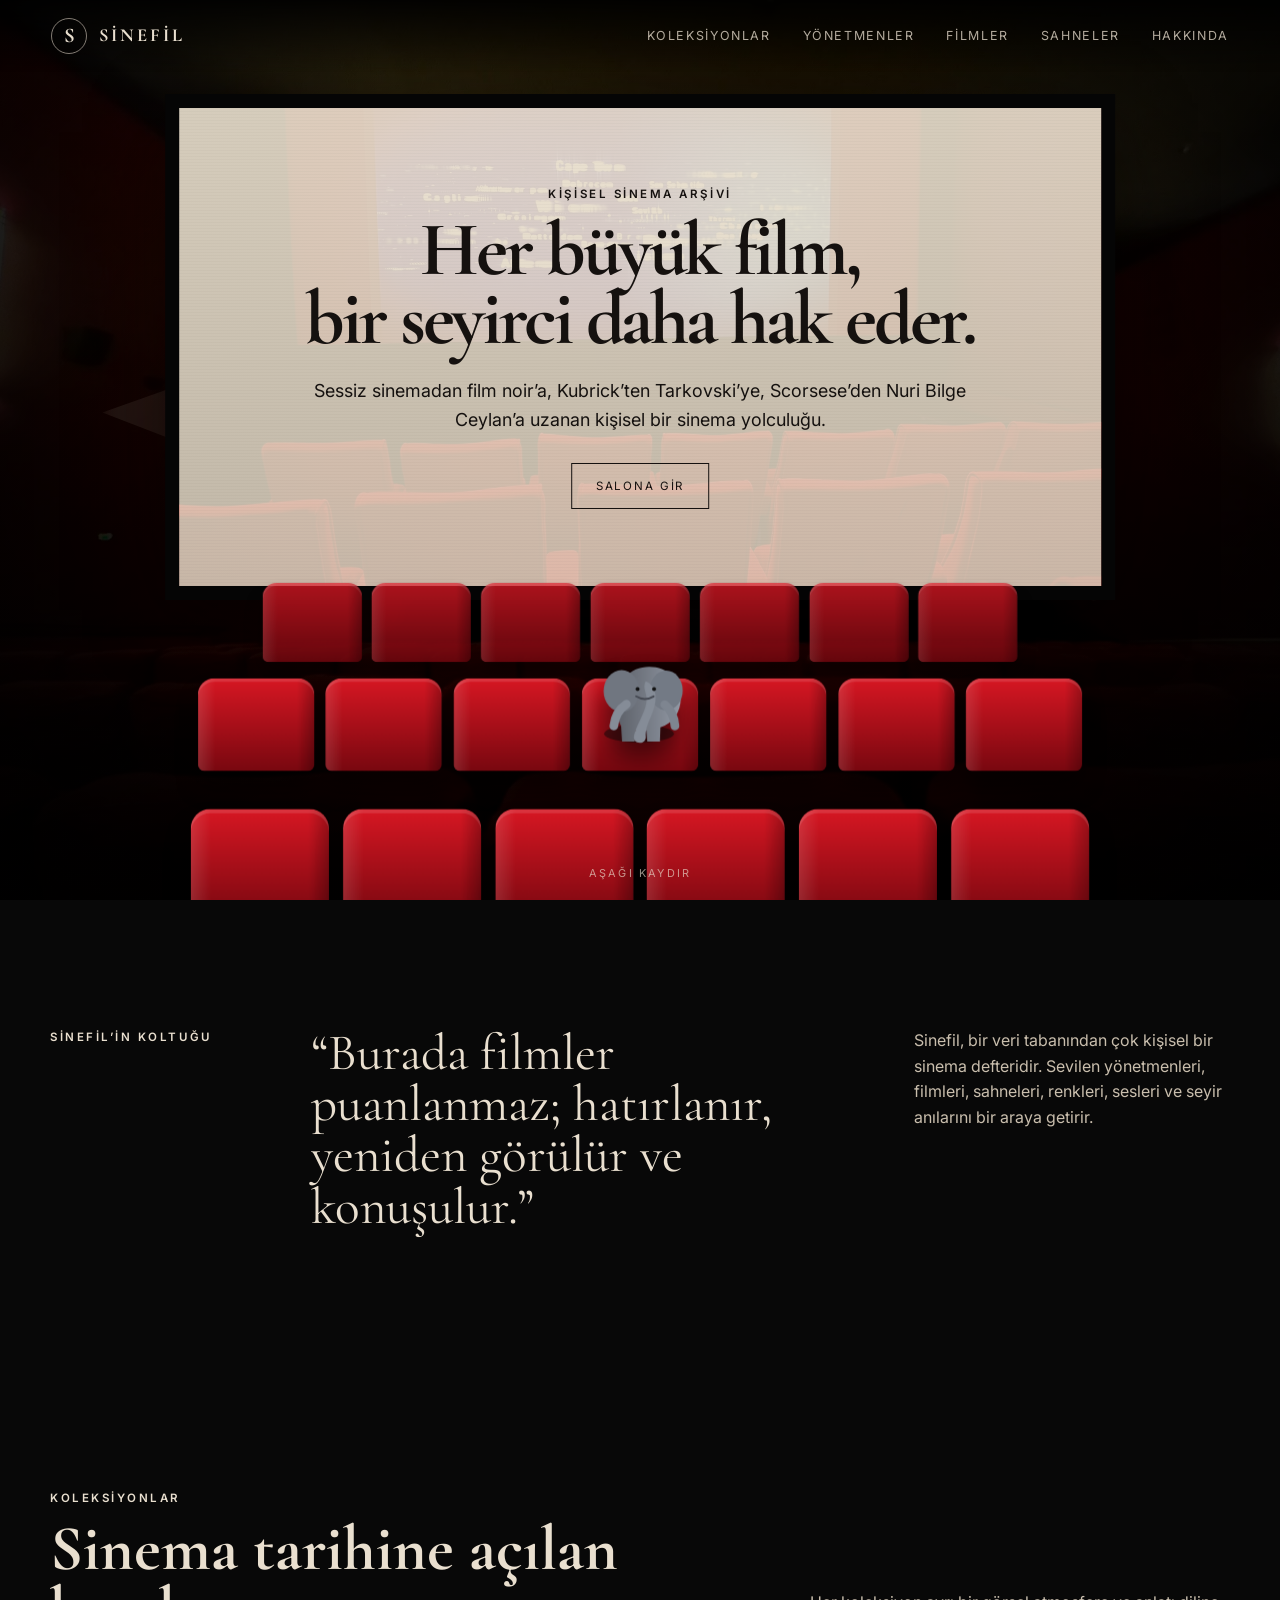
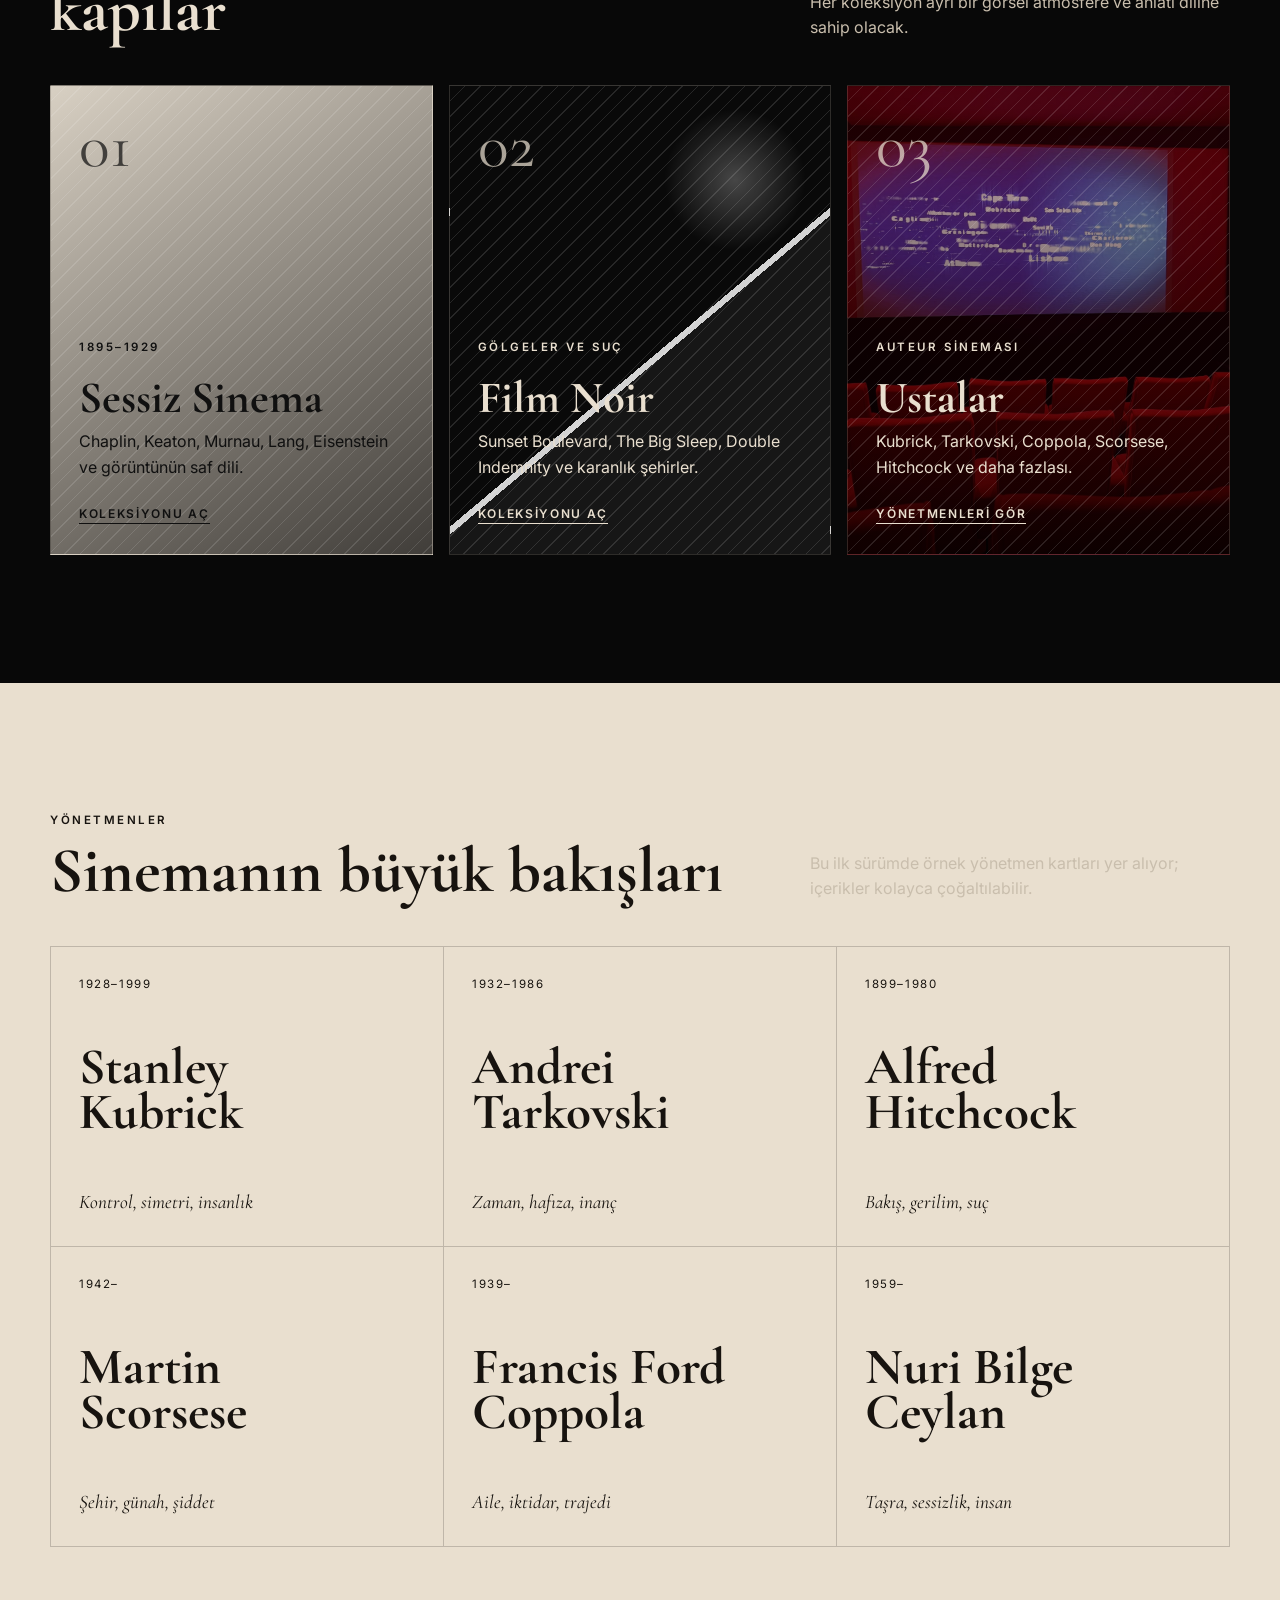
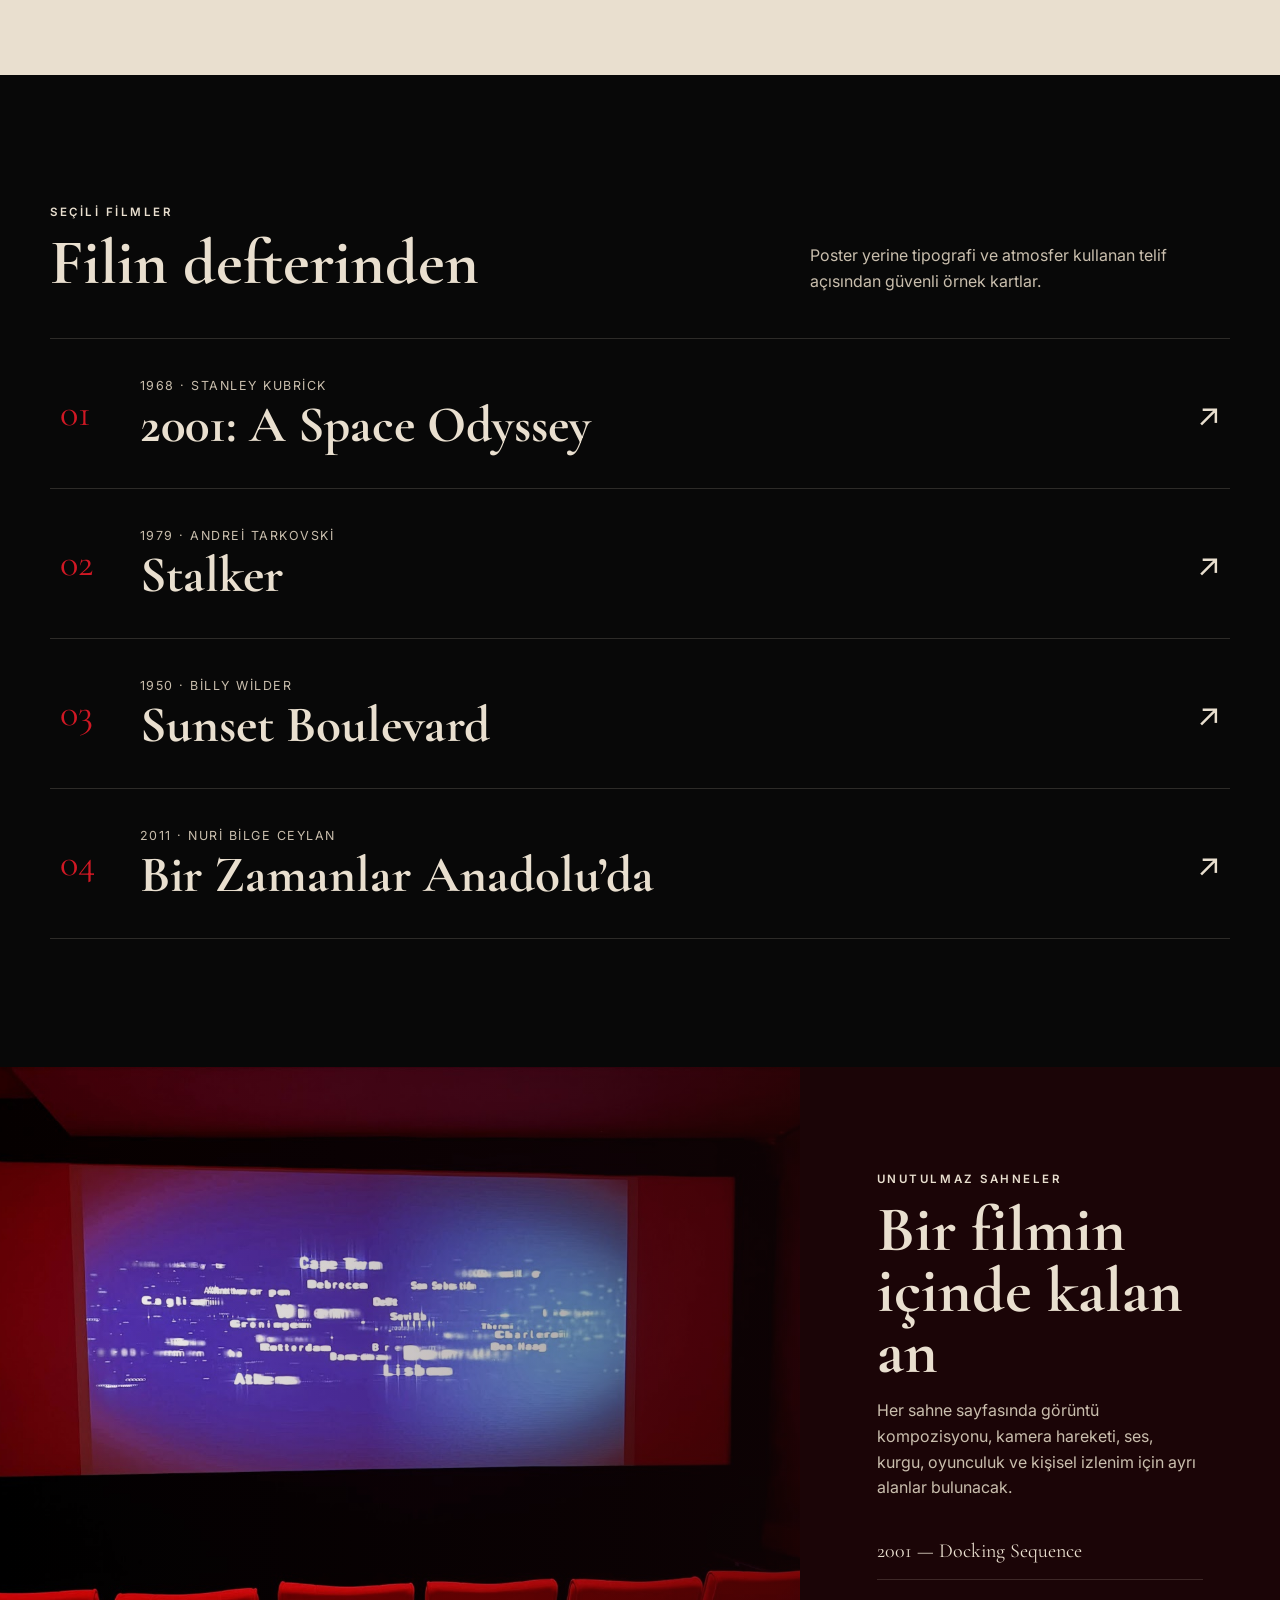
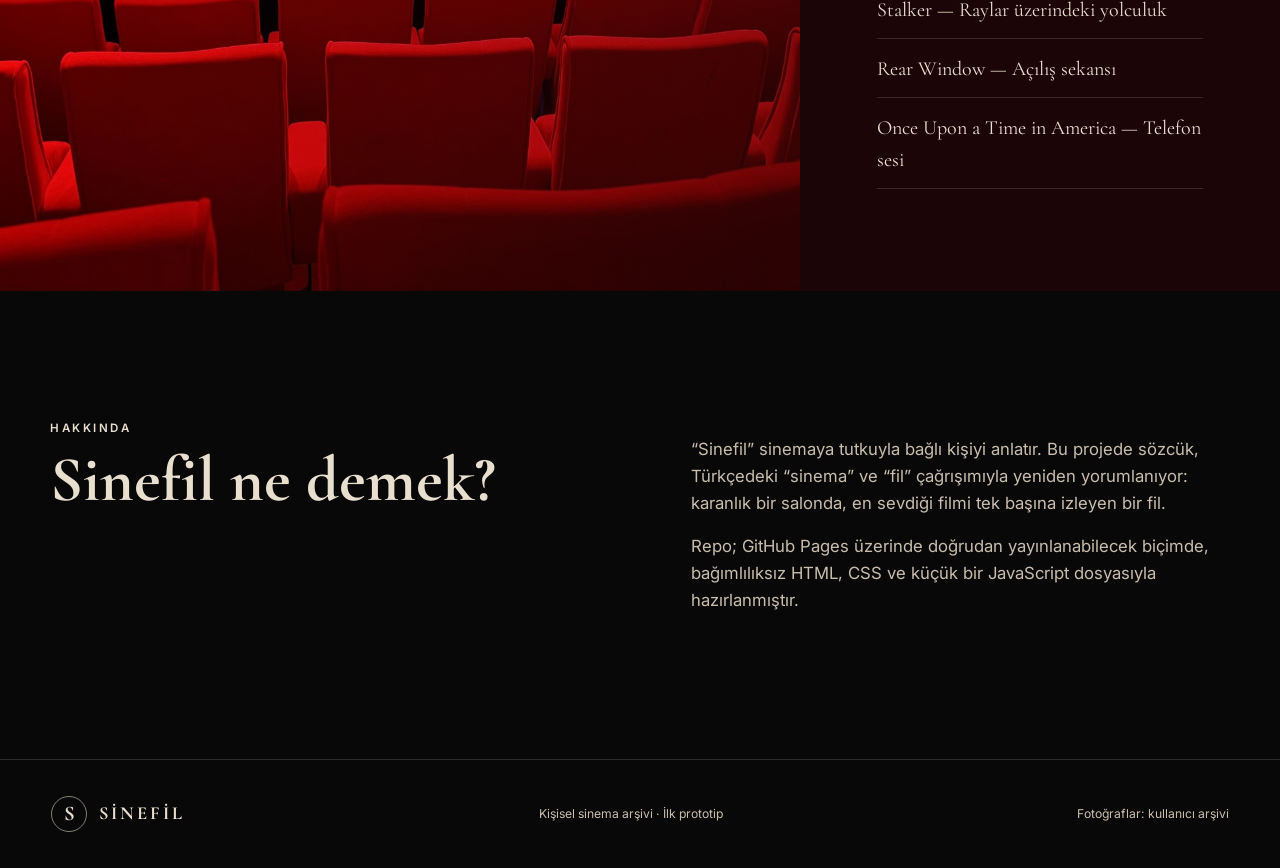
==== index.html @ 7ff7f436 "Add files via upload" ====
<!DOCTYPE html>
<html lang="tr">
<head>
  <meta charset="UTF-8" />
  <meta name="viewport" content="width=device-width, initial-scale=1.0" />
  <meta name="description" content="Sinefil — kişisel sinema arşivi, yönetmenler, filmler ve unutulmaz sahneler." />
  <title>Sinefil — Kişisel Sinema Arşivi</title>
  <link rel="preconnect" href="https://fonts.googleapis.com">
  <link rel="preconnect" href="https://fonts.gstatic.com" crossorigin>
  <link href="https://fonts.googleapis.com/css2?family=Cormorant+Garamond:wght@500;600;700&family=Inter:wght@400;500;600&display=swap" rel="stylesheet">
  <link rel="stylesheet" href="style.css" />
</head>
<body>
  <header class="site-header">
    <a class="brand" href="#top" aria-label="Sinefil ana sayfa">
      <span class="brand-mark">S</span>
      <span>SİNEFİL</span>
    </a>

    <button class="menu-toggle" aria-label="Menüyü aç" aria-expanded="false">☰</button>

    <nav class="main-nav" aria-label="Ana menü">
      <a href="#collections">Koleksiyonlar</a>
      <a href="#directors">Yönetmenler</a>
      <a href="#films">Filmler</a>
      <a href="#scenes">Sahneler</a>
      <a href="#about">Hakkında</a>
    </nav>
  </header>

  <main id="top">
    <section class="hero" aria-labelledby="hero-title">
      <div class="hero-overlay"></div>

      <div class="projector-beam" aria-hidden="true"></div>

      <div class="screen">
        <div class="screen-grain"></div>
        <p class="eyebrow">Kişisel sinema arşivi</p>
        <h1 id="hero-title">Her büyük film,<br>bir seyirci daha hak eder.</h1>
        <p class="hero-copy">
          Sessiz sinemadan film noir’a, Kubrick’ten Tarkovski’ye,
          Scorsese’den Nuri Bilge Ceylan’a uzanan kişisel bir sinema yolculuğu.
        </p>
        <a class="primary-button" href="#collections">Salona gir</a>
      </div>

      <div class="auditorium" aria-hidden="true">
        <div class="seat-row row-back">
          <span></span><span></span><span></span><span></span><span></span><span></span><span></span>
        </div>
        <div class="seat-row row-mid">
          <span></span><span></span><span></span><span class="elephant-seat">
            <svg class="elephant" viewBox="0 0 240 220" role="img" aria-label="Sinemada film izleyen fil">
              <defs>
                <linearGradient id="elephantBody" x1="0" x2="1">
                  <stop offset="0%" stop-color="#5d6169"/>
                  <stop offset="100%" stop-color="#9299a5"/>
                </linearGradient>
              </defs>
              <ellipse cx="118" cy="180" rx="72" ry="18" fill="#080808" opacity=".5"/>
              <path d="M72 112c0-40 27-70 67-70 38 0 65 27 65 65 0 29-16 51-42 60l-1 29h-26l-2-23c-7 1-14 1-22 0l-2 23H83l-2-32c-6-12-9-30-9-52Z" fill="url(#elephantBody)"/>
              <ellipse cx="82" cy="92" rx="37" ry="43" fill="#707680"/>
              <ellipse cx="174" cy="91" rx="34" ry="41" fill="#737a85"/>
              <path d="M132 72c12 5 19 16 20 30 1 16-4 30-10 44-6 13-11 26-10 41 0 7-5 12-12 12-10 0-14-7-12-16 3-15 12-29 18-44 6-13 10-27 6-42-2-8-5-16 0-25Z" fill="#858c97"/>
              <circle cx="115" cy="88" r="4" fill="#121212"/>
              <circle cx="149" cy="88" r="4" fill="#121212"/>
              <path d="M112 103c11 7 24 7 36 0" stroke="#454952" stroke-width="4" fill="none" stroke-linecap="round"/>
              <path d="M92 119c-15 10-24 26-26 45" stroke="#858c97" stroke-width="18" fill="none" stroke-linecap="round"/>
              <path d="M171 120c13 11 20 26 21 44" stroke="#7e8590" stroke-width="18" fill="none" stroke-linecap="round"/>
            </svg>
          </span><span></span><span></span><span></span>
        </div>
        <div class="seat-row row-front">
          <span></span><span></span><span></span><span></span><span></span><span></span>
        </div>
      </div>

      <div class="scroll-cue">Aşağı kaydır</div>
    </section>

    <section class="manifesto section-shell">
      <p class="section-kicker">Sinefil’in koltuğu</p>
      <blockquote>
        “Burada filmler puanlanmaz; hatırlanır, yeniden görülür ve konuşulur.”
      </blockquote>
      <p>
        Sinefil, bir veri tabanından çok kişisel bir sinema defteridir.
        Sevilen yönetmenleri, filmleri, sahneleri, renkleri, sesleri ve
        seyir anılarını bir araya getirir.
      </p>
    </section>

    <section id="collections" class="section-shell">
      <div class="section-heading">
        <div>
          <p class="section-kicker">Koleksiyonlar</p>
          <h2>Sinema tarihine açılan kapılar</h2>
        </div>
        <p>Her koleksiyon ayrı bir görsel atmosfere ve anlatı diline sahip olacak.</p>
      </div>

      <div class="collection-grid">
        <article class="collection-card silent">
          <span class="card-number">01</span>
          <div>
            <p class="card-label">1895–1929</p>
            <h3>Sessiz Sinema</h3>
            <p>Chaplin, Keaton, Murnau, Lang, Eisenstein ve görüntünün saf dili.</p>
            <a href="collections/silent-cinema.html">Koleksiyonu aç</a>
          </div>
        </article>

        <article class="collection-card noir">
          <span class="card-number">02</span>
          <div>
            <p class="card-label">Gölgeler ve suç</p>
            <h3>Film Noir</h3>
            <p>Sunset Boulevard, The Big Sleep, Double Indemnity ve karanlık şehirler.</p>
            <a href="collections/film-noir.html">Koleksiyonu aç</a>
          </div>
        </article>

        <article class="collection-card auteurs">
          <span class="card-number">03</span>
          <div>
            <p class="card-label">Auteur sineması</p>
            <h3>Ustalar</h3>
            <p>Kubrick, Tarkovski, Coppola, Scorsese, Hitchcock ve daha fazlası.</p>
            <a href="#directors">Yönetmenleri gör</a>
          </div>
        </article>
      </div>
    </section>

    <section id="directors" class="directors-section">
      <div class="section-shell">
        <div class="section-heading">
          <div>
            <p class="section-kicker">Yönetmenler</p>
            <h2>Sinemanın büyük bakışları</h2>
          </div>
          <p>Bu ilk sürümde örnek yönetmen kartları yer alıyor; içerikler kolayca çoğaltılabilir.</p>
        </div>

        <div class="director-grid">
          <a class="director-card" href="directors/stanley-kubrick.html">
            <span class="director-year">1928–1999</span>
            <strong>Stanley<br>Kubrick</strong>
            <em>Kontrol, simetri, insanlık</em>
          </a>
          <a class="director-card" href="directors/andrei-tarkovsky.html">
            <span class="director-year">1932–1986</span>
            <strong>Andrei<br>Tarkovski</strong>
            <em>Zaman, hafıza, inanç</em>
          </a>
          <a class="director-card" href="directors/alfred-hitchcock.html">
            <span class="director-year">1899–1980</span>
            <strong>Alfred<br>Hitchcock</strong>
            <em>Bakış, gerilim, suç</em>
          </a>
          <a class="director-card" href="directors/martin-scorsese.html">
            <span class="director-year">1942–</span>
            <strong>Martin<br>Scorsese</strong>
            <em>Şehir, günah, şiddet</em>
          </a>
          <a class="director-card" href="directors/francis-ford-coppola.html">
            <span class="director-year">1939–</span>
            <strong>Francis Ford<br>Coppola</strong>
            <em>Aile, iktidar, trajedi</em>
          </a>
          <a class="director-card" href="directors/nuri-bilge-ceylan.html">
            <span class="director-year">1959–</span>
            <strong>Nuri Bilge<br>Ceylan</strong>
            <em>Taşra, sessizlik, insan</em>
          </a>
        </div>
      </div>
    </section>

    <section id="films" class="section-shell films-section">
      <div class="section-heading">
        <div>
          <p class="section-kicker">Seçili filmler</p>
          <h2>Filin defterinden</h2>
        </div>
        <p>Poster yerine tipografi ve atmosfer kullanan telif açısından güvenli örnek kartlar.</p>
      </div>

      <div class="film-grid">
        <a class="film-card" href="films/2001-a-space-odyssey.html">
          <span class="film-index">01</span>
          <div class="film-title-block">
            <p>1968 · Stanley Kubrick</p>
            <h3>2001: A Space Odyssey</h3>
          </div>
          <span class="film-arrow">↗</span>
        </a>
        <a class="film-card" href="films/stalker.html">
          <span class="film-index">02</span>
          <div class="film-title-block">
            <p>1979 · Andrei Tarkovski</p>
            <h3>Stalker</h3>
          </div>
          <span class="film-arrow">↗</span>
        </a>
        <a class="film-card" href="films/sunset-boulevard.html">
          <span class="film-index">03</span>
          <div class="film-title-block">
            <p>1950 · Billy Wilder</p>
            <h3>Sunset Boulevard</h3>
          </div>
          <span class="film-arrow">↗</span>
        </a>
        <a class="film-card" href="films/once-upon-a-time-in-anatolia.html">
          <span class="film-index">04</span>
          <div class="film-title-block">
            <p>2011 · Nuri Bilge Ceylan</p>
            <h3>Bir Zamanlar Anadolu’da</h3>
          </div>
          <span class="film-arrow">↗</span>
        </a>
      </div>
    </section>

    <section id="scenes" class="scenes-section">
      <div class="scene-image" role="img" aria-label="Kırmızı koltuklu boş sinema salonu"></div>
      <div class="scene-copy">
        <p class="section-kicker">Unutulmaz sahneler</p>
        <h2>Bir filmin içinde kalan an</h2>
        <p>
          Her sahne sayfasında görüntü kompozisyonu, kamera hareketi, ses,
          kurgu, oyunculuk ve kişisel izlenim için ayrı alanlar bulunacak.
        </p>
        <div class="scene-list">
          <span>2001 — Docking Sequence</span>
          <span>Stalker — Raylar üzerindeki yolculuk</span>
          <span>Rear Window — Açılış sekansı</span>
          <span>Once Upon a Time in America — Telefon sesi</span>
        </div>
      </div>
    </section>

    <section id="about" class="about-section section-shell">
      <div>
        <p class="section-kicker">Hakkında</p>
        <h2>Sinefil ne demek?</h2>
      </div>
      <div class="about-copy">
        <p>
          “Sinefil” sinemaya tutkuyla bağlı kişiyi anlatır. Bu projede sözcük,
          Türkçedeki “sinema” ve “fil” çağrışımıyla yeniden yorumlanıyor:
          karanlık bir salonda, en sevdiği filmi tek başına izleyen bir fil.
        </p>
        <p>
          Repo; GitHub Pages üzerinde doğrudan yayınlanabilecek biçimde,
          bağımlılıksız HTML, CSS ve küçük bir JavaScript dosyasıyla hazırlanmıştır.
        </p>
      </div>
    </section>
  </main>

  <footer>
    <a class="brand footer-brand" href="#top">
      <span class="brand-mark">S</span>
      <span>SİNEFİL</span>
    </a>
    <p>Kişisel sinema arşivi · İlk prototip</p>
    <p>Fotoğraflar: kullanıcı arşivi</p>
  </footer>

  <script src="script.js"></script>
</body>
</html>
---- style.css ----
:root {
  --bg: #080808;
  --bg-soft: #111111;
  --paper: #e9dfcf;
  --paper-soft: #c9bead;
  --red: #a30f19;
  --red-bright: #d01824;
  --red-dark: #4d080d;
  --line: rgba(233, 223, 207, .16);
  --shadow: rgba(0, 0, 0, .65);
}

* { box-sizing: border-box; }

html {
  scroll-behavior: smooth;
  background: var(--bg);
}

body {
  margin: 0;
  min-width: 320px;
  background:
    radial-gradient(circle at 50% 0%, rgba(163,15,25,.12), transparent 35rem),
    var(--bg);
  color: var(--paper);
  font-family: "Inter", sans-serif;
  line-height: 1.6;
}

a { color: inherit; text-decoration: none; }
img, svg { display: block; max-width: 100%; }

.site-header {
  position: fixed;
  inset: 0 0 auto 0;
  z-index: 50;
  display: flex;
  align-items: center;
  justify-content: space-between;
  padding: 18px clamp(20px, 4vw, 64px);
  background: linear-gradient(to bottom, rgba(0,0,0,.88), rgba(0,0,0,0));
  transition: background .3s ease, backdrop-filter .3s ease;
}

.site-header.is-scrolled {
  background: rgba(8,8,8,.88);
  backdrop-filter: blur(14px);
  border-bottom: 1px solid var(--line);
}

.brand {
  display: inline-flex;
  align-items: center;
  gap: 12px;
  font-family: "Cormorant Garamond", serif;
  font-weight: 700;
  letter-spacing: .16em;
  font-size: 1.15rem;
}

.brand-mark {
  display: grid;
  place-items: center;
  width: 36px;
  aspect-ratio: 1;
  border: 1px solid rgba(233,223,207,.55);
  border-radius: 50%;
  color: var(--paper);
  font-size: 1.3rem;
  letter-spacing: 0;
}

.main-nav {
  display: flex;
  gap: clamp(16px, 2.5vw, 36px);
  font-size: .78rem;
  text-transform: uppercase;
  letter-spacing: .13em;
}

.main-nav a {
  position: relative;
  opacity: .76;
}

.main-nav a::after {
  content: "";
  position: absolute;
  left: 0;
  right: 100%;
  bottom: -6px;
  height: 1px;
  background: var(--paper);
  transition: right .25s ease;
}

.main-nav a:hover { opacity: 1; }
.main-nav a:hover::after { right: 0; }

.menu-toggle {
  display: none;
  border: 0;
  background: none;
  color: var(--paper);
  font-size: 1.4rem;
}

.hero {
  position: relative;
  min-height: 100svh;
  overflow: hidden;
  background:
    linear-gradient(to bottom, rgba(20,0,0,.25), rgba(0,0,0,.8)),
    url("assets/images/cinema-red-02.png") center / cover no-repeat;
}

.hero::after {
  content: "";
  position: absolute;
  inset: 0;
  background: radial-gradient(ellipse at center, transparent 0 35%, rgba(0,0,0,.55) 86%);
  pointer-events: none;
}

.hero-overlay {
  position: absolute;
  inset: 0;
  background:
    linear-gradient(90deg, rgba(0,0,0,.55), transparent 30% 70%, rgba(0,0,0,.55)),
    linear-gradient(to bottom, rgba(0,0,0,.1), rgba(0,0,0,.75));
}

.screen {
  position: absolute;
  z-index: 4;
  top: 12vh;
  left: 50%;
  transform: translateX(-50%);
  width: min(72vw, 940px);
  min-height: 44vh;
  display: grid;
  align-content: center;
  justify-items: center;
  text-align: center;
  padding: clamp(36px, 6vw, 80px);
  background:
    linear-gradient(rgba(232,222,204,.92), rgba(219,208,190,.88)),
    url("assets/images/cinema-red-01.png") center / cover;
  color: #15110f;
  box-shadow: 0 0 0 14px #050505, 0 24px 80px var(--shadow);
  overflow: hidden;
}

.screen-grain {
  position: absolute;
  inset: 0;
  opacity: .12;
  pointer-events: none;
  background-image:
    repeating-linear-gradient(0deg, rgba(0,0,0,.16) 0 1px, transparent 1px 3px);
  mix-blend-mode: multiply;
}

.eyebrow,
.section-kicker,
.card-label {
  position: relative;
  z-index: 1;
  margin: 0 0 12px;
  font-size: .72rem;
  text-transform: uppercase;
  letter-spacing: .22em;
  font-weight: 600;
}

.screen h1 {
  position: relative;
  z-index: 1;
  margin: 0;
  font-family: "Cormorant Garamond", serif;
  font-size: clamp(2.6rem, 6vw, 6.5rem);
  line-height: .9;
  letter-spacing: -.04em;
  max-width: 900px;
}

.hero-copy {
  position: relative;
  z-index: 1;
  max-width: 670px;
  margin: 24px auto 0;
  font-size: clamp(.95rem, 1.4vw, 1.12rem);
}

.primary-button {
  position: relative;
  z-index: 1;
  display: inline-flex;
  align-items: center;
  justify-content: center;
  margin-top: 28px;
  padding: 13px 24px;
  border: 1px solid #15110f;
  text-transform: uppercase;
  letter-spacing: .16em;
  font-size: .72rem;
  transition: .25s ease;
}

.primary-button:hover {
  background: #15110f;
  color: var(--paper);
}

.projector-beam {
  position: absolute;
  z-index: 2;
  left: 8%;
  top: 18%;
  width: 55%;
  height: 58%;
  clip-path: polygon(0 48%, 100% 0, 100% 100%);
  background: linear-gradient(90deg, rgba(255,244,210,.08), rgba(255,244,210,0));
  filter: blur(8px);
}

.auditorium {
  position: absolute;
  z-index: 5;
  inset: auto 0 0;
  height: 41vh;
  display: flex;
  flex-direction: column;
  justify-content: flex-end;
  gap: 1.4vh;
  padding: 0 5vw 1vh;
  perspective: 900px;
}

.seat-row {
  display: flex;
  justify-content: center;
  gap: 1vw;
}

.seat-row span {
  display: block;
  width: clamp(68px, 10vw, 145px);
  height: clamp(60px, 8vw, 112px);
  border-radius: 18px 18px 7px 7px;
  background:
    linear-gradient(to right, rgba(255,255,255,.12), transparent 15% 85%, rgba(0,0,0,.25)),
    linear-gradient(to bottom, #d71723, #790810);
  box-shadow: inset 0 4px 0 rgba(255,255,255,.12), 0 18px 24px rgba(0,0,0,.45);
}

.row-back { transform: translateZ(-120px) scale(.88); opacity: .8; }
.row-mid { transform: translateZ(-40px) scale(.95); }
.row-front { transform: translateY(24px) scale(1.08); }

.seat-row .elephant-seat {
  position: relative;
  overflow: visible;
  background:
    linear-gradient(to right, rgba(255,255,255,.12), transparent 15% 85%, rgba(0,0,0,.25)),
    linear-gradient(to bottom, #d71723, #790810);
}

.elephant {
  position: absolute;
  width: clamp(125px, 16vw, 210px);
  left: 50%;
  bottom: 20%;
  transform: translateX(-50%);
  filter: drop-shadow(0 18px 14px rgba(0,0,0,.55));
}

.scroll-cue {
  position: absolute;
  z-index: 8;
  left: 50%;
  bottom: 18px;
  transform: translateX(-50%);
  font-size: .68rem;
  text-transform: uppercase;
  letter-spacing: .2em;
  opacity: .65;
}

.section-shell {
  width: min(1180px, calc(100% - 40px));
  margin: 0 auto;
  padding: clamp(80px, 10vw, 150px) 0;
}

.manifesto {
  display: grid;
  grid-template-columns: .7fr 2fr 1.2fr;
  gap: clamp(28px, 6vw, 80px);
  align-items: start;
}

.manifesto blockquote {
  margin: 0;
  font-family: "Cormorant Garamond", serif;
  font-size: clamp(2rem, 4vw, 4.4rem);
  line-height: 1;
}

.manifesto > p:last-child {
  margin: 0;
  color: var(--paper-soft);
}

.section-heading {
  display: flex;
  justify-content: space-between;
  align-items: end;
  gap: 30px;
  margin-bottom: 44px;
}

.section-heading h2,
.about-section h2,
.scene-copy h2 {
  margin: 0;
  font-family: "Cormorant Garamond", serif;
  font-size: clamp(2.8rem, 5vw, 5rem);
  line-height: .95;
}

.section-heading > p {
  max-width: 420px;
  margin: 0;
  color: var(--paper-soft);
}

.collection-grid {
  display: grid;
  grid-template-columns: repeat(3, 1fr);
  gap: 16px;
}

.collection-card {
  min-height: 470px;
  padding: 28px;
  display: flex;
  flex-direction: column;
  justify-content: space-between;
  border: 1px solid var(--line);
  overflow: hidden;
  position: relative;
}

.collection-card::after {
  content: "";
  position: absolute;
  inset: 0;
  opacity: .12;
  background: repeating-linear-gradient(135deg, transparent 0 10px, white 10px 11px);
  pointer-events: none;
}

.collection-card > * { position: relative; z-index: 1; }

.collection-card.silent {
  background: linear-gradient(150deg, #d8d0c3, #403d39);
  color: #101010;
}

.collection-card.noir {
  background:
    radial-gradient(circle at 75% 20%, rgba(255,255,255,.25), transparent 15%),
    linear-gradient(140deg, #090909 0 56%, #d3d3d3 56% 57%, #161616 57%);
}

.collection-card.auteurs {
  background:
    linear-gradient(rgba(79,0,7,.35), rgba(0,0,0,.78)),
    url("assets/images/cinema-red-01.png") center / cover;
}

.card-number {
  font-family: "Cormorant Garamond", serif;
  font-size: 4rem;
  line-height: 1;
  opacity: .72;
}

.collection-card h3 {
  margin: 0 0 8px;
  font-family: "Cormorant Garamond", serif;
  font-size: 2.8rem;
  line-height: 1;
}

.collection-card p { margin: 0 0 20px; }
.collection-card a {
  display: inline-block;
  font-size: .75rem;
  font-weight: 600;
  text-transform: uppercase;
  letter-spacing: .14em;
  border-bottom: 1px solid currentColor;
}

.directors-section {
  background: var(--paper);
  color: #17130f;
}

.director-grid {
  display: grid;
  grid-template-columns: repeat(3, 1fr);
  border-top: 1px solid rgba(23,19,15,.2);
  border-left: 1px solid rgba(23,19,15,.2);
}

.director-card {
  min-height: 300px;
  display: flex;
  flex-direction: column;
  justify-content: space-between;
  padding: 28px;
  border-right: 1px solid rgba(23,19,15,.2);
  border-bottom: 1px solid rgba(23,19,15,.2);
  transition: background .25s ease, color .25s ease;
}

.director-card:hover {
  background: #17130f;
  color: var(--paper);
}

.director-card strong {
  font-family: "Cormorant Garamond", serif;
  font-size: clamp(2.4rem, 4vw, 4rem);
  line-height: .88;
}

.director-card em {
  font-family: "Cormorant Garamond", serif;
  font-size: 1.2rem;
}

.director-year {
  font-size: .72rem;
  letter-spacing: .14em;
}

.film-grid {
  border-top: 1px solid var(--line);
}

.film-card {
  display: grid;
  grid-template-columns: 80px 1fr auto;
  align-items: center;
  min-height: 150px;
  padding: 22px 10px;
  border-bottom: 1px solid var(--line);
  transition: padding .25s ease, background .25s ease;
}

.film-card:hover {
  padding-left: 26px;
  padding-right: 26px;
  background: rgba(255,255,255,.035);
}

.film-index {
  font-family: "Cormorant Garamond", serif;
  font-size: 2.4rem;
  color: var(--red-bright);
}

.film-title-block p {
  margin: 0 0 4px;
  color: var(--paper-soft);
  font-size: .78rem;
  text-transform: uppercase;
  letter-spacing: .12em;
}

.film-title-block h3 {
  margin: 0;
  font-family: "Cormorant Garamond", serif;
  font-size: clamp(2rem, 4vw, 4rem);
  line-height: 1;
}

.film-arrow { font-size: 2rem; }

.scenes-section {
  min-height: 730px;
  display: grid;
  grid-template-columns: 1.25fr .75fr;
  background: #1b0507;
}

.scene-image {
  min-height: 630px;
  background:
    linear-gradient(90deg, transparent, rgba(27,5,7,.45)),
    url("assets/images/cinema-red-01.png") center / cover;
}

.scene-copy {
  padding: clamp(60px, 8vw, 120px) clamp(30px, 6vw, 90px);
  align-self: center;
}

.scene-copy > p:not(.section-kicker) { color: var(--paper-soft); }

.scene-list {
  display: grid;
  gap: 14px;
  margin-top: 34px;
}

.scene-list span {
  padding-bottom: 12px;
  border-bottom: 1px solid var(--line);
  font-family: "Cormorant Garamond", serif;
  font-size: 1.25rem;
}

.about-section {
  display: grid;
  grid-template-columns: 1fr 1fr;
  gap: clamp(30px, 8vw, 120px);
}

.about-copy {
  color: var(--paper-soft);
  font-size: 1.05rem;
}

footer {
  display: flex;
  align-items: center;
  justify-content: space-between;
  gap: 20px;
  padding: 32px clamp(20px, 4vw, 64px);
  border-top: 1px solid var(--line);
  font-size: .76rem;
  color: var(--paper-soft);
}

.footer-brand { color: var(--paper); }

@media (max-width: 900px) {
  .main-nav {
    position: fixed;
    inset: 72px 20px auto;
    display: none;
    flex-direction: column;
    padding: 24px;
    background: rgba(8,8,8,.97);
    border: 1px solid var(--line);
  }

  .main-nav.is-open { display: flex; }
  .menu-toggle { display: block; }

  .screen {
    width: calc(100% - 52px);
    top: 14vh;
    min-height: 42vh;
    padding: 30px 24px;
  }

  .auditorium { height: 36vh; padding-inline: 0; }
  .seat-row { gap: 7px; }
  .seat-row span { width: 16vw; height: 13vw; min-height: 58px; }

  .manifesto,
  .about-section {
    grid-template-columns: 1fr;
  }

  .collection-grid,
  .director-grid {
    grid-template-columns: 1fr 1fr;
  }

  .scenes-section {
    grid-template-columns: 1fr;
  }

  .scene-image { min-height: 420px; }
}

@media (max-width: 620px) {
  .screen h1 { font-size: 2.75rem; }
  .hero-copy { font-size: .88rem; }
  .primary-button { margin-top: 18px; }

  .collection-grid,
  .director-grid {
    grid-template-columns: 1fr;
  }

  .section-heading {
    align-items: start;
    flex-direction: column;
  }

  .film-card {
    grid-template-columns: 48px 1fr auto;
  }

  .film-title-block h3 { font-size: 2rem; }

  footer {
    align-items: flex-start;
    flex-direction: column;
  }

  .scroll-cue { display: none; }
}
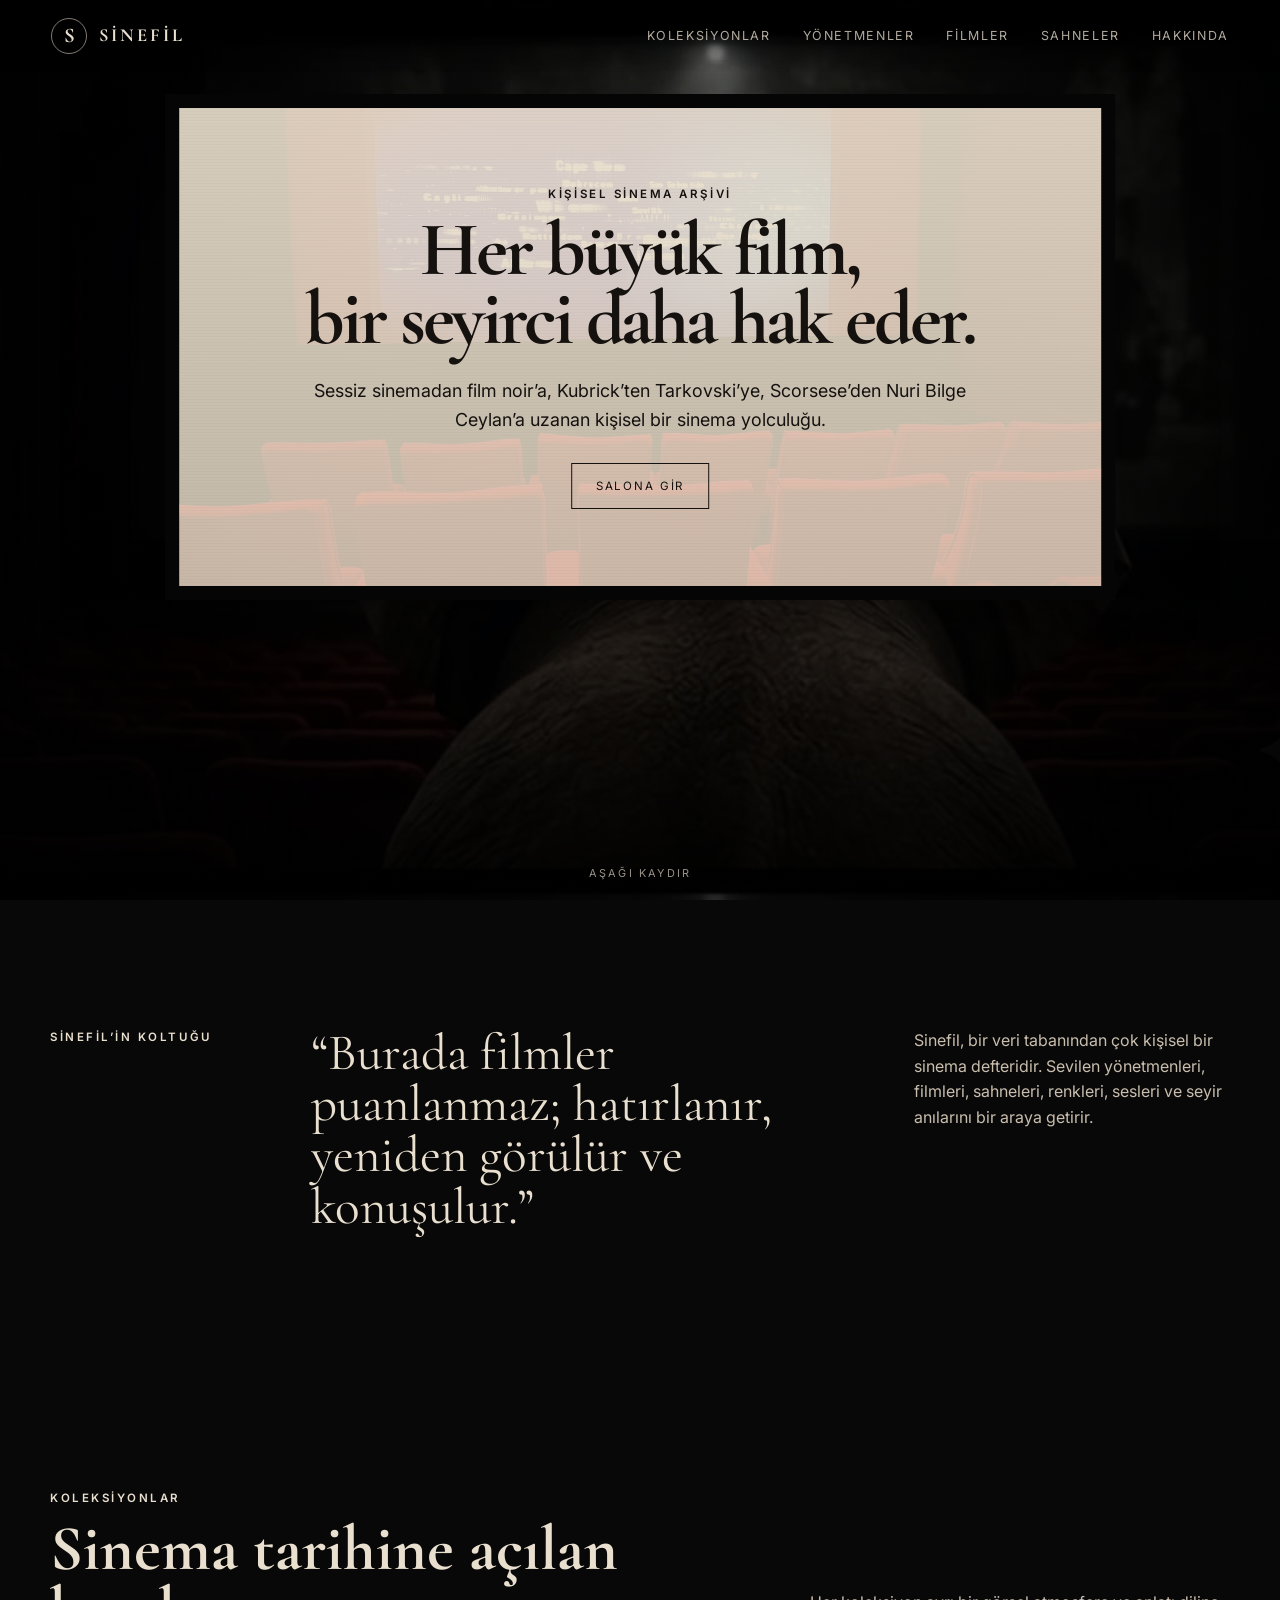
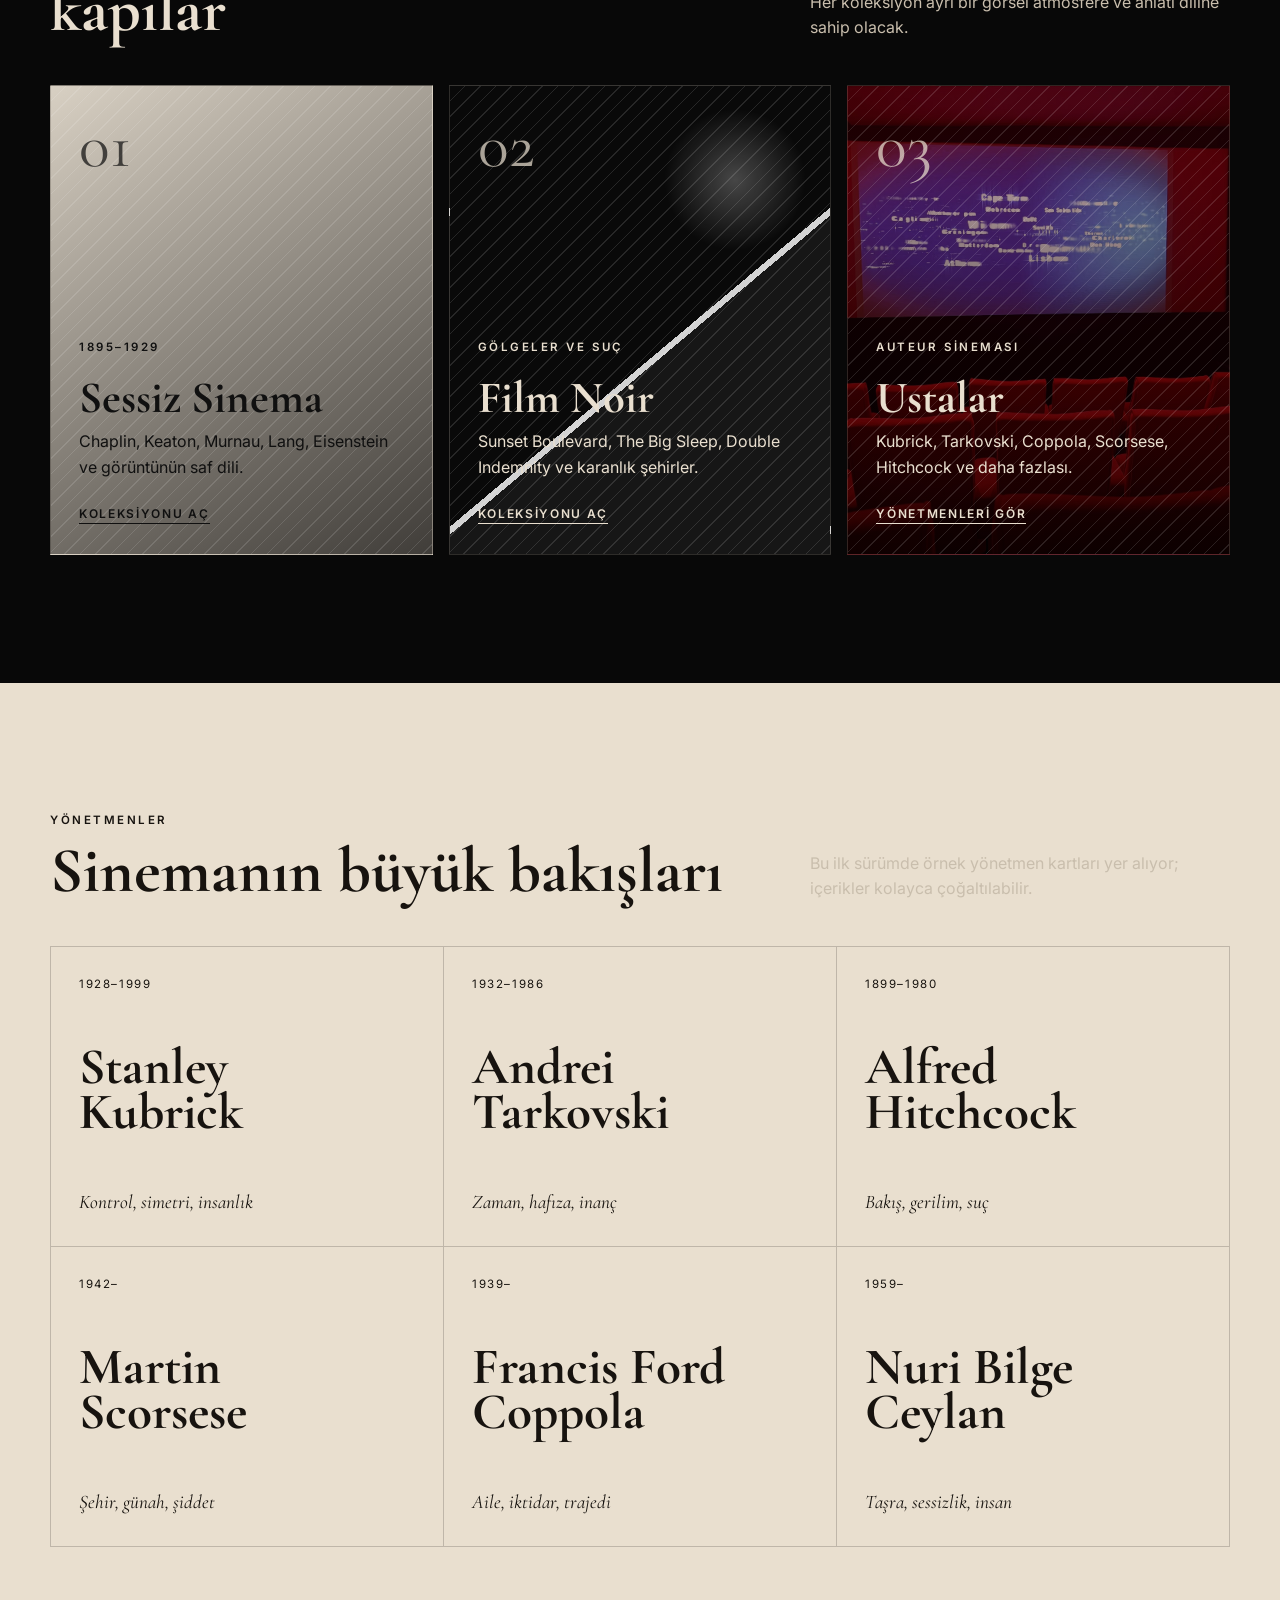
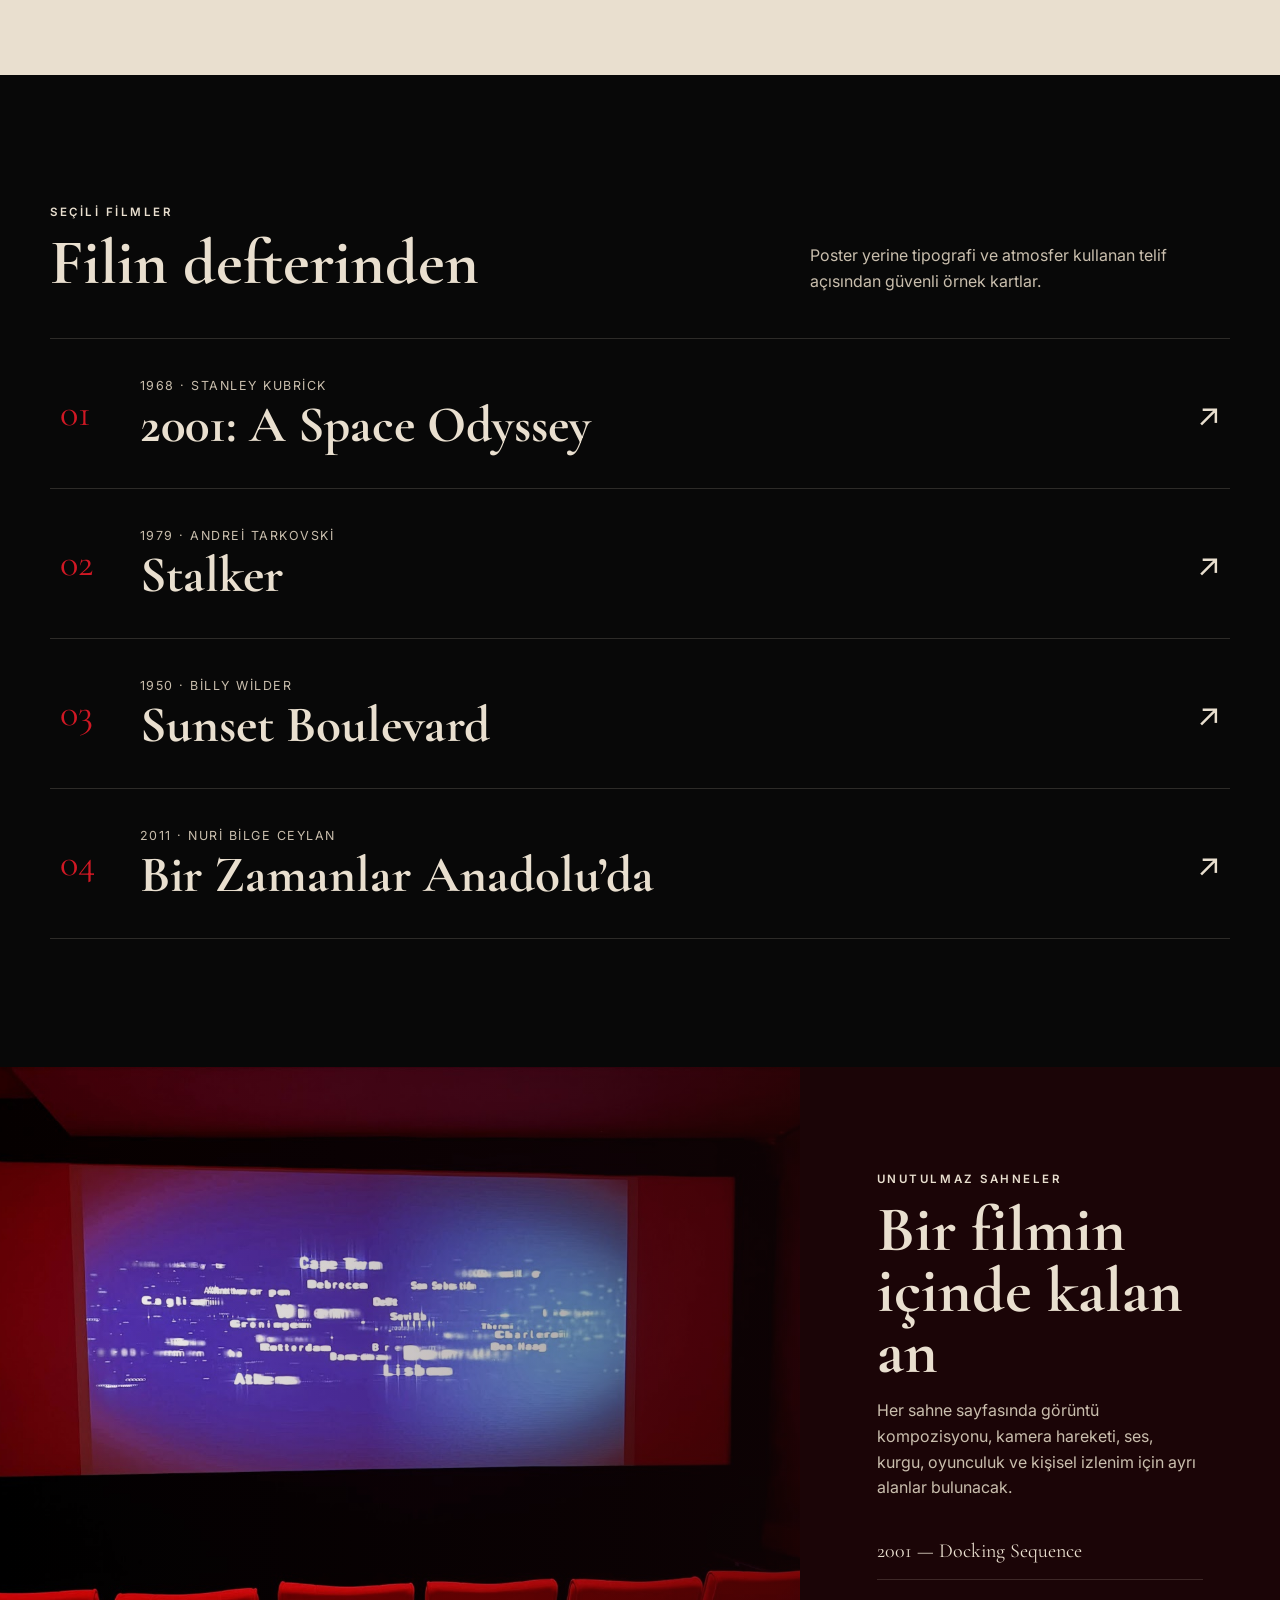
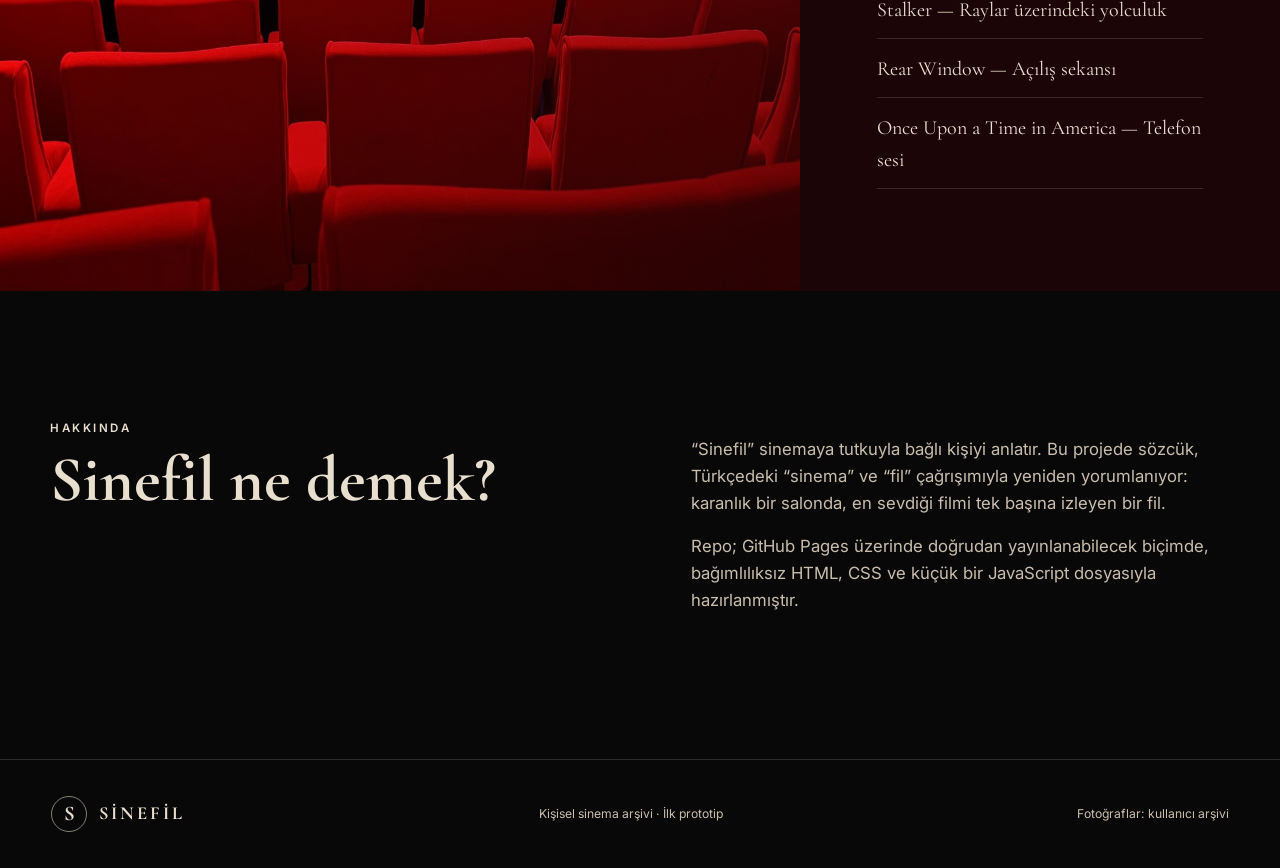
==== commit b1a41164: "Add files via upload" ====
--- a/index.html
+++ b/index.html
@@ -30,9 +30,11 @@
 
   <main id="top">
     <section class="hero" aria-labelledby="hero-title">
+      <video class="hero-video" autoplay muted loop playsinline
+             poster="assets/images/hero-poster.jpg">
+        <source src="assets/video/sinefil-fil.mp4" type="video/mp4" />
+      </video>
       <div class="hero-overlay"></div>
-
-      <div class="projector-beam" aria-hidden="true"></div>
 
       <div class="screen">
         <div class="screen-grain"></div>
@@ -43,37 +45,6 @@
           Scorsese’den Nuri Bilge Ceylan’a uzanan kişisel bir sinema yolculuğu.
         </p>
         <a class="primary-button" href="#collections">Salona gir</a>
-      </div>
-
-      <div class="auditorium" aria-hidden="true">
-        <div class="seat-row row-back">
-          <span></span><span></span><span></span><span></span><span></span><span></span><span></span>
-        </div>
-        <div class="seat-row row-mid">
-          <span></span><span></span><span></span><span class="elephant-seat">
-            <svg class="elephant" viewBox="0 0 240 220" role="img" aria-label="Sinemada film izleyen fil">
-              <defs>
-                <linearGradient id="elephantBody" x1="0" x2="1">
-                  <stop offset="0%" stop-color="#5d6169"/>
-                  <stop offset="100%" stop-color="#9299a5"/>
-                </linearGradient>
-              </defs>
-              <ellipse cx="118" cy="180" rx="72" ry="18" fill="#080808" opacity=".5"/>
-              <path d="M72 112c0-40 27-70 67-70 38 0 65 27 65 65 0 29-16 51-42 60l-1 29h-26l-2-23c-7 1-14 1-22 0l-2 23H83l-2-32c-6-12-9-30-9-52Z" fill="url(#elephantBody)"/>
-              <ellipse cx="82" cy="92" rx="37" ry="43" fill="#707680"/>
-              <ellipse cx="174" cy="91" rx="34" ry="41" fill="#737a85"/>
-              <path d="M132 72c12 5 19 16 20 30 1 16-4 30-10 44-6 13-11 26-10 41 0 7-5 12-12 12-10 0-14-7-12-16 3-15 12-29 18-44 6-13 10-27 6-42-2-8-5-16 0-25Z" fill="#858c97"/>
-              <circle cx="115" cy="88" r="4" fill="#121212"/>
-              <circle cx="149" cy="88" r="4" fill="#121212"/>
-              <path d="M112 103c11 7 24 7 36 0" stroke="#454952" stroke-width="4" fill="none" stroke-linecap="round"/>
-              <path d="M92 119c-15 10-24 26-26 45" stroke="#858c97" stroke-width="18" fill="none" stroke-linecap="round"/>
-              <path d="M171 120c13 11 20 26 21 44" stroke="#7e8590" stroke-width="18" fill="none" stroke-linecap="round"/>
-            </svg>
-          </span><span></span><span></span><span></span>
-        </div>
-        <div class="seat-row row-front">
-          <span></span><span></span><span></span><span></span><span></span><span></span>
-        </div>
       </div>
 
       <div class="scroll-cue">Aşağı kaydır</div>
--- a/style.css
+++ b/style.css
@@ -123,9 +123,19 @@
   pointer-events: none;
 }
 
+.hero-video {
+  position: absolute;
+  inset: 0;
+  width: 100%;
+  height: 100%;
+  object-fit: cover;
+  z-index: 0;
+}
+
 .hero-overlay {
   position: absolute;
   inset: 0;
+  z-index: 1;
   background:
     linear-gradient(90deg, rgba(0,0,0,.55), transparent 30% 70%, rgba(0,0,0,.55)),
     linear-gradient(to bottom, rgba(0,0,0,.1), rgba(0,0,0,.75));
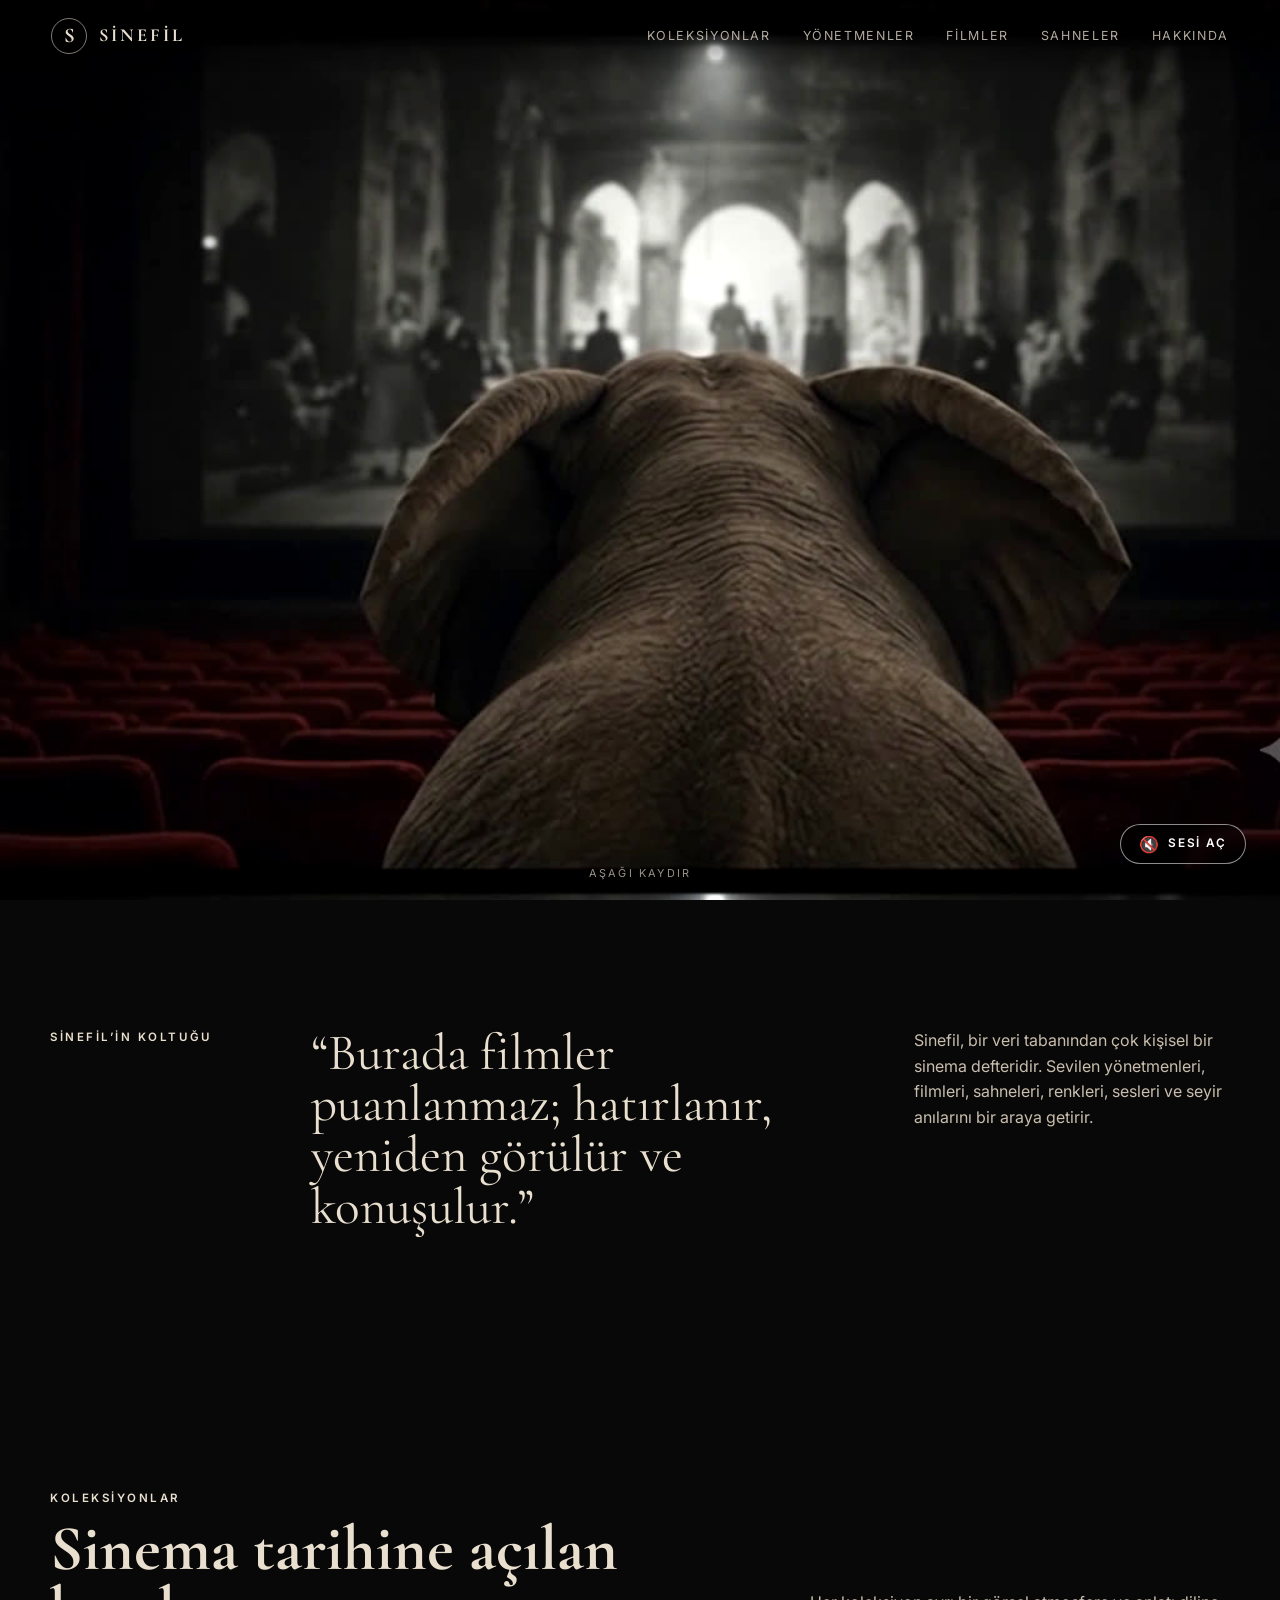
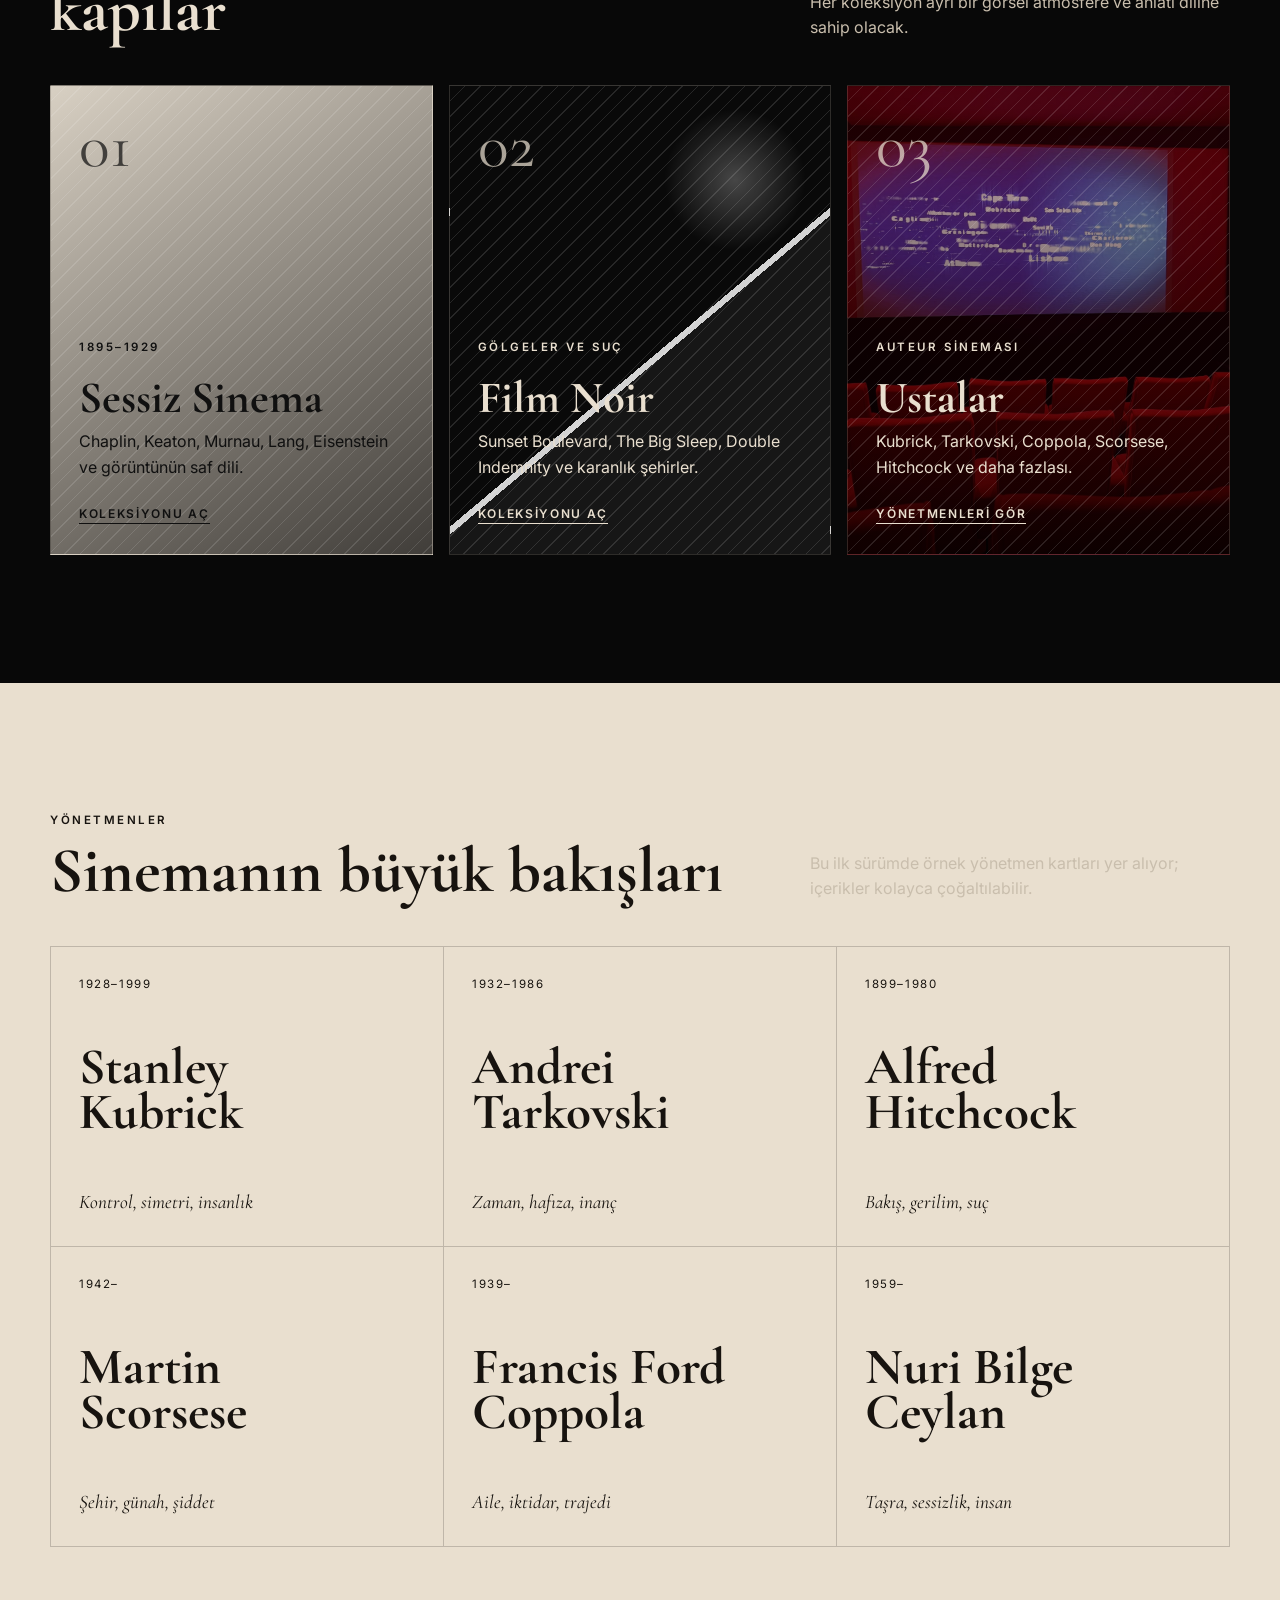
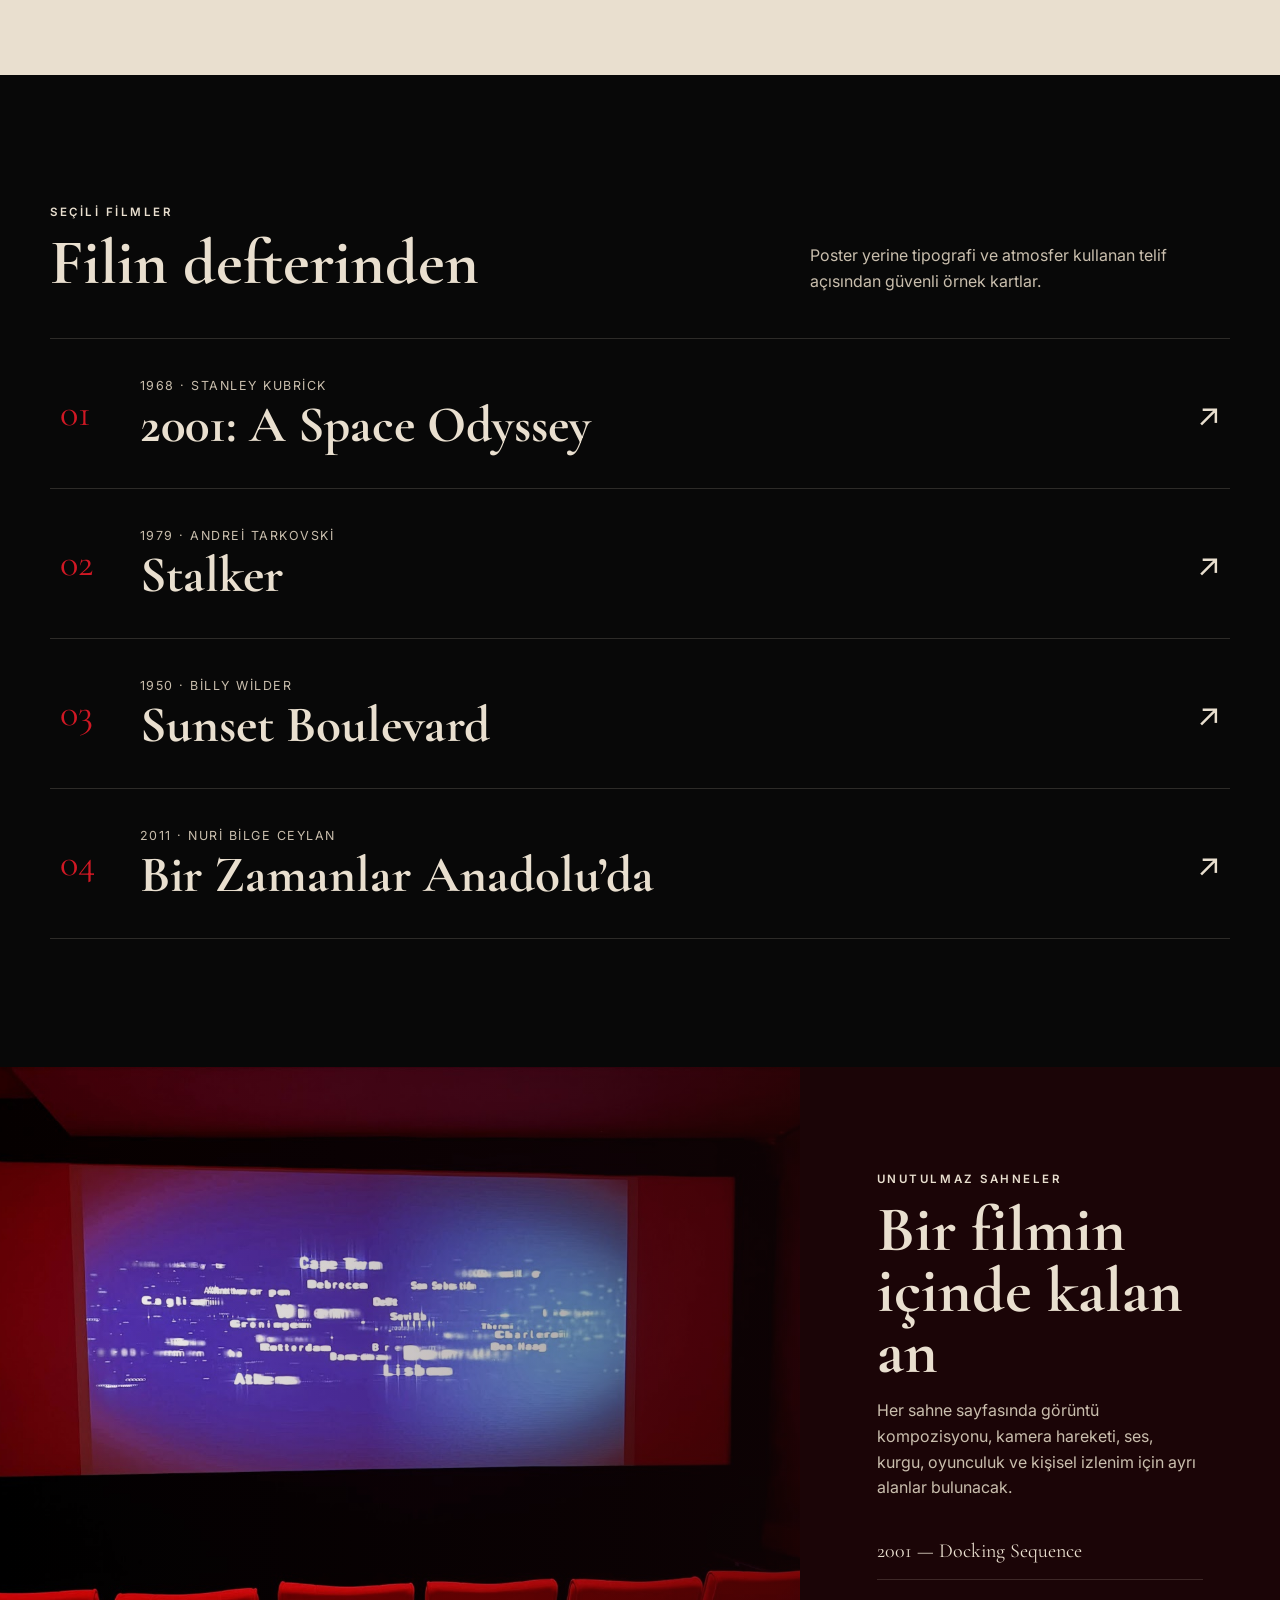
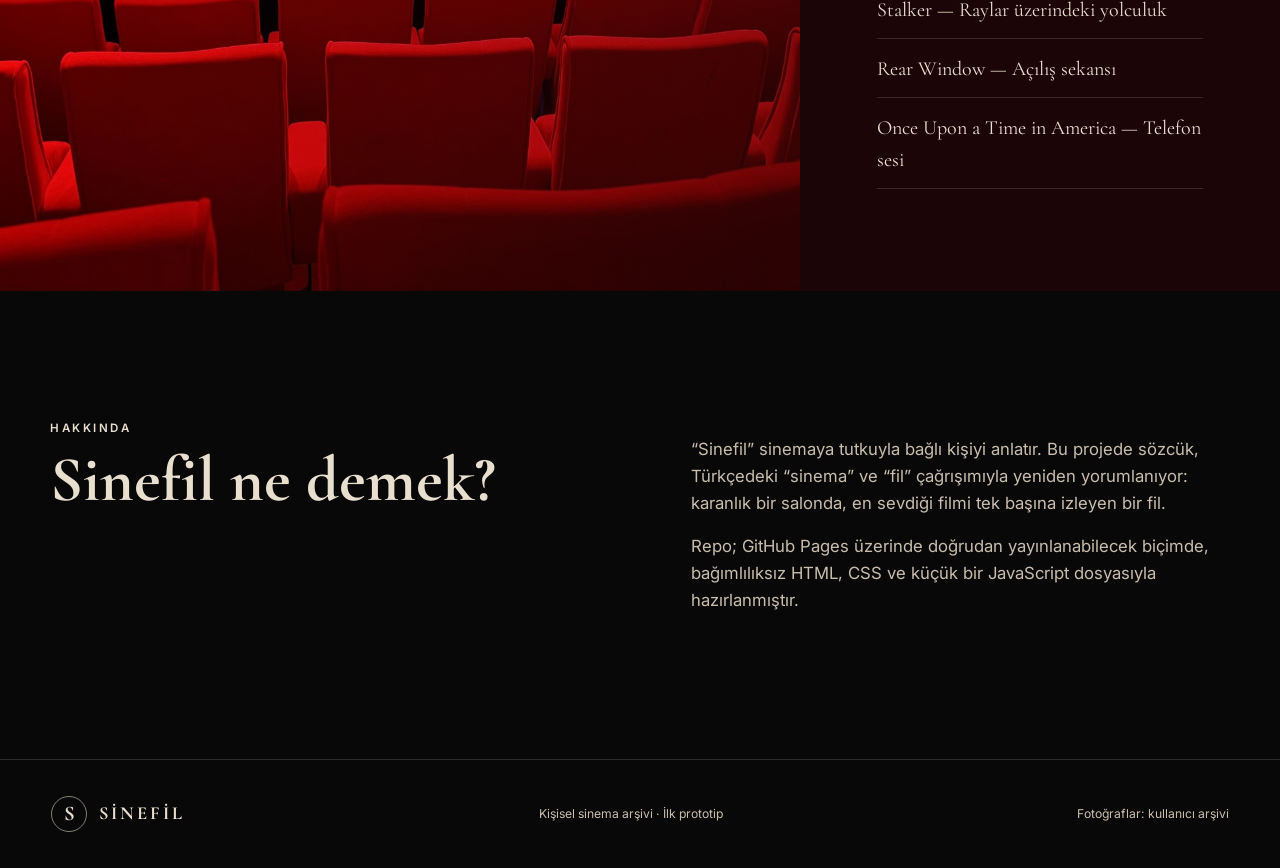
==== commit 918f6547: "Add files via upload" ====
--- a/index.html
+++ b/index.html
@@ -29,25 +29,16 @@
   </header>
 
   <main id="top">
-    <section class="hero" aria-labelledby="hero-title">
-      <video class="hero-video" autoplay muted loop playsinline
+    <section class="hero">
+      <video class="hero-video" id="heroVideo" autoplay muted loop playsinline
              poster="assets/images/hero-poster.jpg">
         <source src="assets/video/sinefil-fil.mp4" type="video/mp4" />
       </video>
-      <div class="hero-overlay"></div>
-
-      <div class="screen">
-        <div class="screen-grain"></div>
-        <p class="eyebrow">Kişisel sinema arşivi</p>
-        <h1 id="hero-title">Her büyük film,<br>bir seyirci daha hak eder.</h1>
-        <p class="hero-copy">
-          Sessiz sinemadan film noir’a, Kubrick’ten Tarkovski’ye,
-          Scorsese’den Nuri Bilge Ceylan’a uzanan kişisel bir sinema yolculuğu.
-        </p>
-        <a class="primary-button" href="#collections">Salona gir</a>
-      </div>
-
-      <div class="scroll-cue">Aşağı kaydır</div>
+      <button class="sound-toggle" id="soundToggle" aria-label="Sesi aç">
+        <span class="sound-ico" aria-hidden="true">🔊</span>
+        <span class="sound-txt">Sesi aç</span>
+      </button>
+      <a class="scroll-cue" href="#collections">Aşağı kaydır</a>
     </section>
 
     <section class="manifesto section-shell">
--- a/style.css
+++ b/style.css
@@ -119,7 +119,8 @@
   content: "";
   position: absolute;
   inset: 0;
-  background: radial-gradient(ellipse at center, transparent 0 35%, rgba(0,0,0,.55) 86%);
+  z-index: 1;
+  background: radial-gradient(ellipse at center, transparent 0 70%, rgba(0,0,0,.22) 100%);
   pointer-events: none;
 }
 
@@ -130,6 +131,42 @@
   height: 100%;
   object-fit: cover;
   z-index: 0;
+  filter: brightness(1.14) contrast(1.03) saturate(1.05);
+}
+
+.sound-toggle {
+  position: absolute;
+  z-index: 8;
+  right: clamp(16px, 3vw, 34px);
+  bottom: clamp(20px, 4vh, 40px);
+  display: inline-flex;
+  align-items: center;
+  gap: 8px;
+  padding: 11px 18px;
+  border: 1px solid rgba(255,255,255,.55);
+  border-radius: 999px;
+  background: rgba(0,0,0,.42);
+  backdrop-filter: blur(6px);
+  color: #fff;
+  font: 600 .74rem/1 "Inter", sans-serif;
+  letter-spacing: .14em;
+  text-transform: uppercase;
+  cursor: pointer;
+  transition: .22s ease;
+}
+
+.sound-toggle:hover {
+  background: rgba(0,0,0,.7);
+  border-color: #fff;
+}
+
+.sound-toggle .sound-ico {
+  font-size: 1rem;
+}
+
+.sound-toggle.is-on {
+  background: rgba(160,20,26,.72);
+  border-color: rgba(255,255,255,.85);
 }
 
 .hero-overlay {
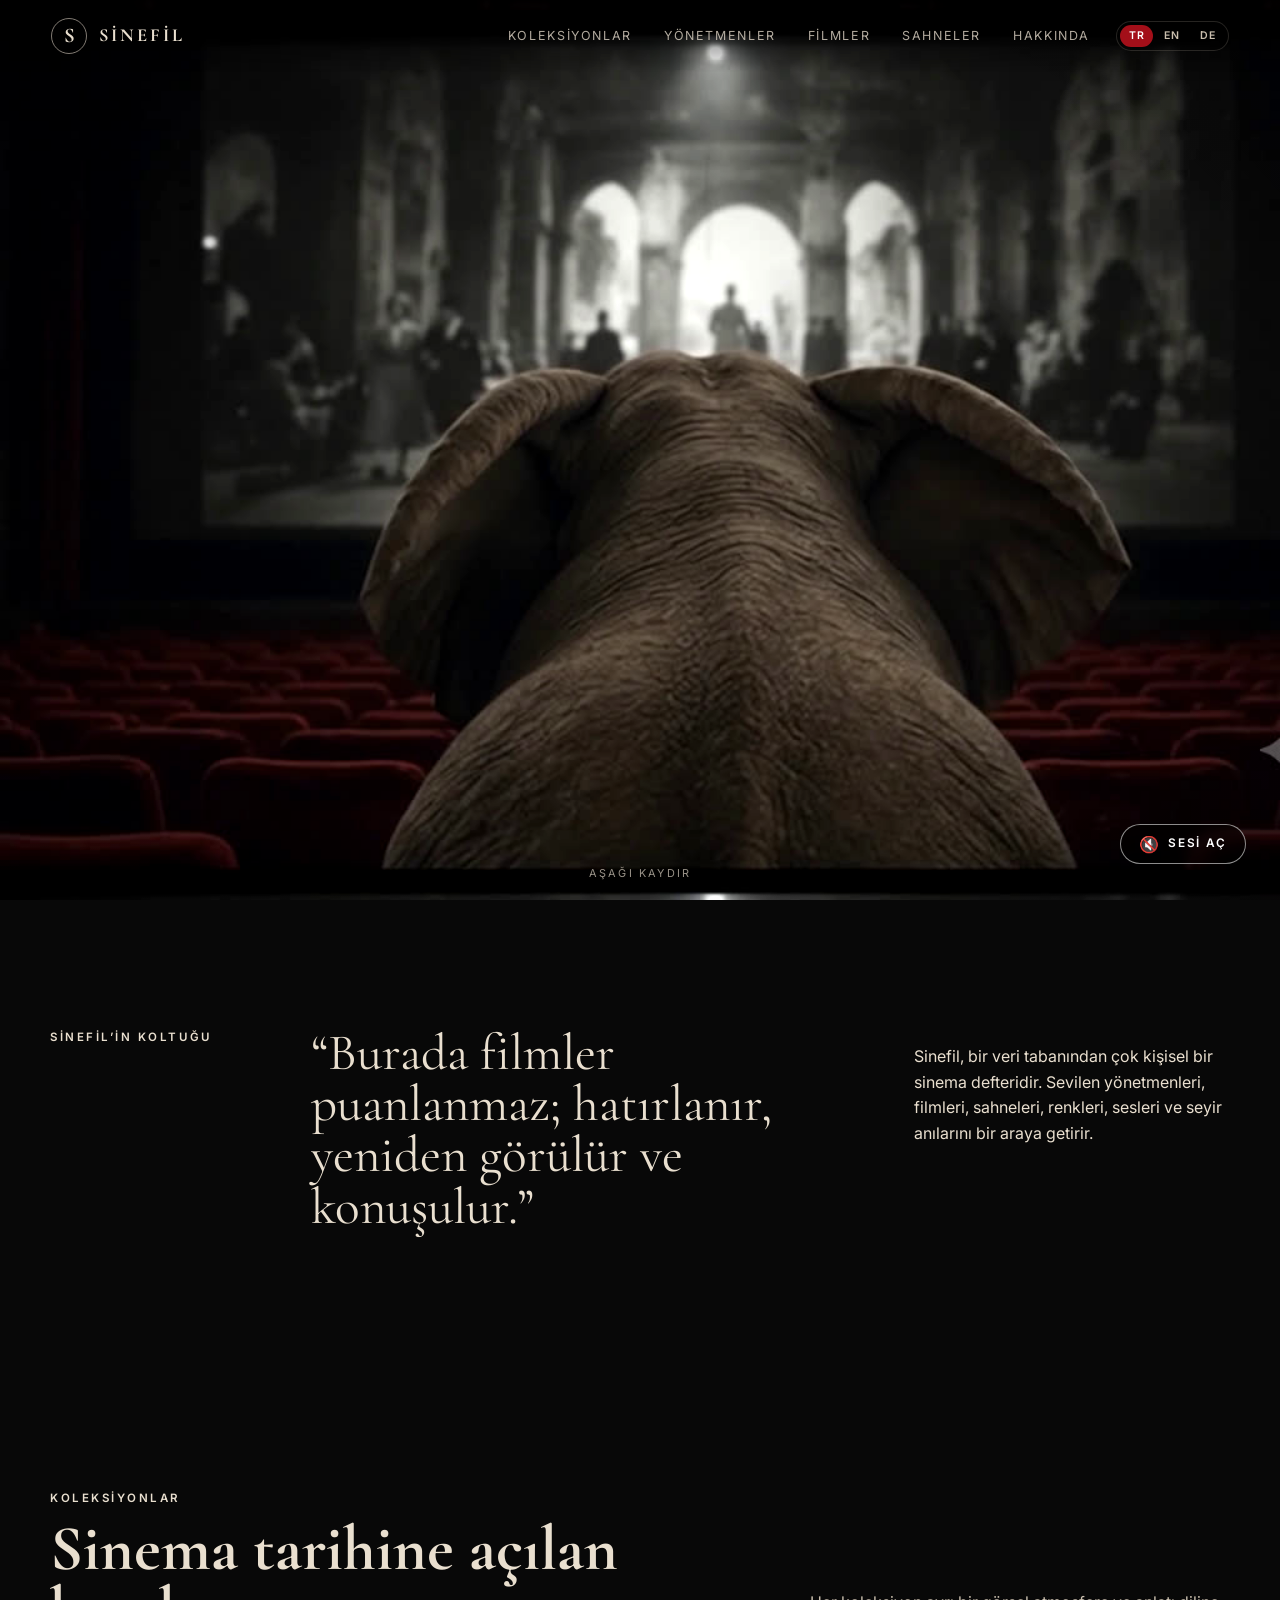
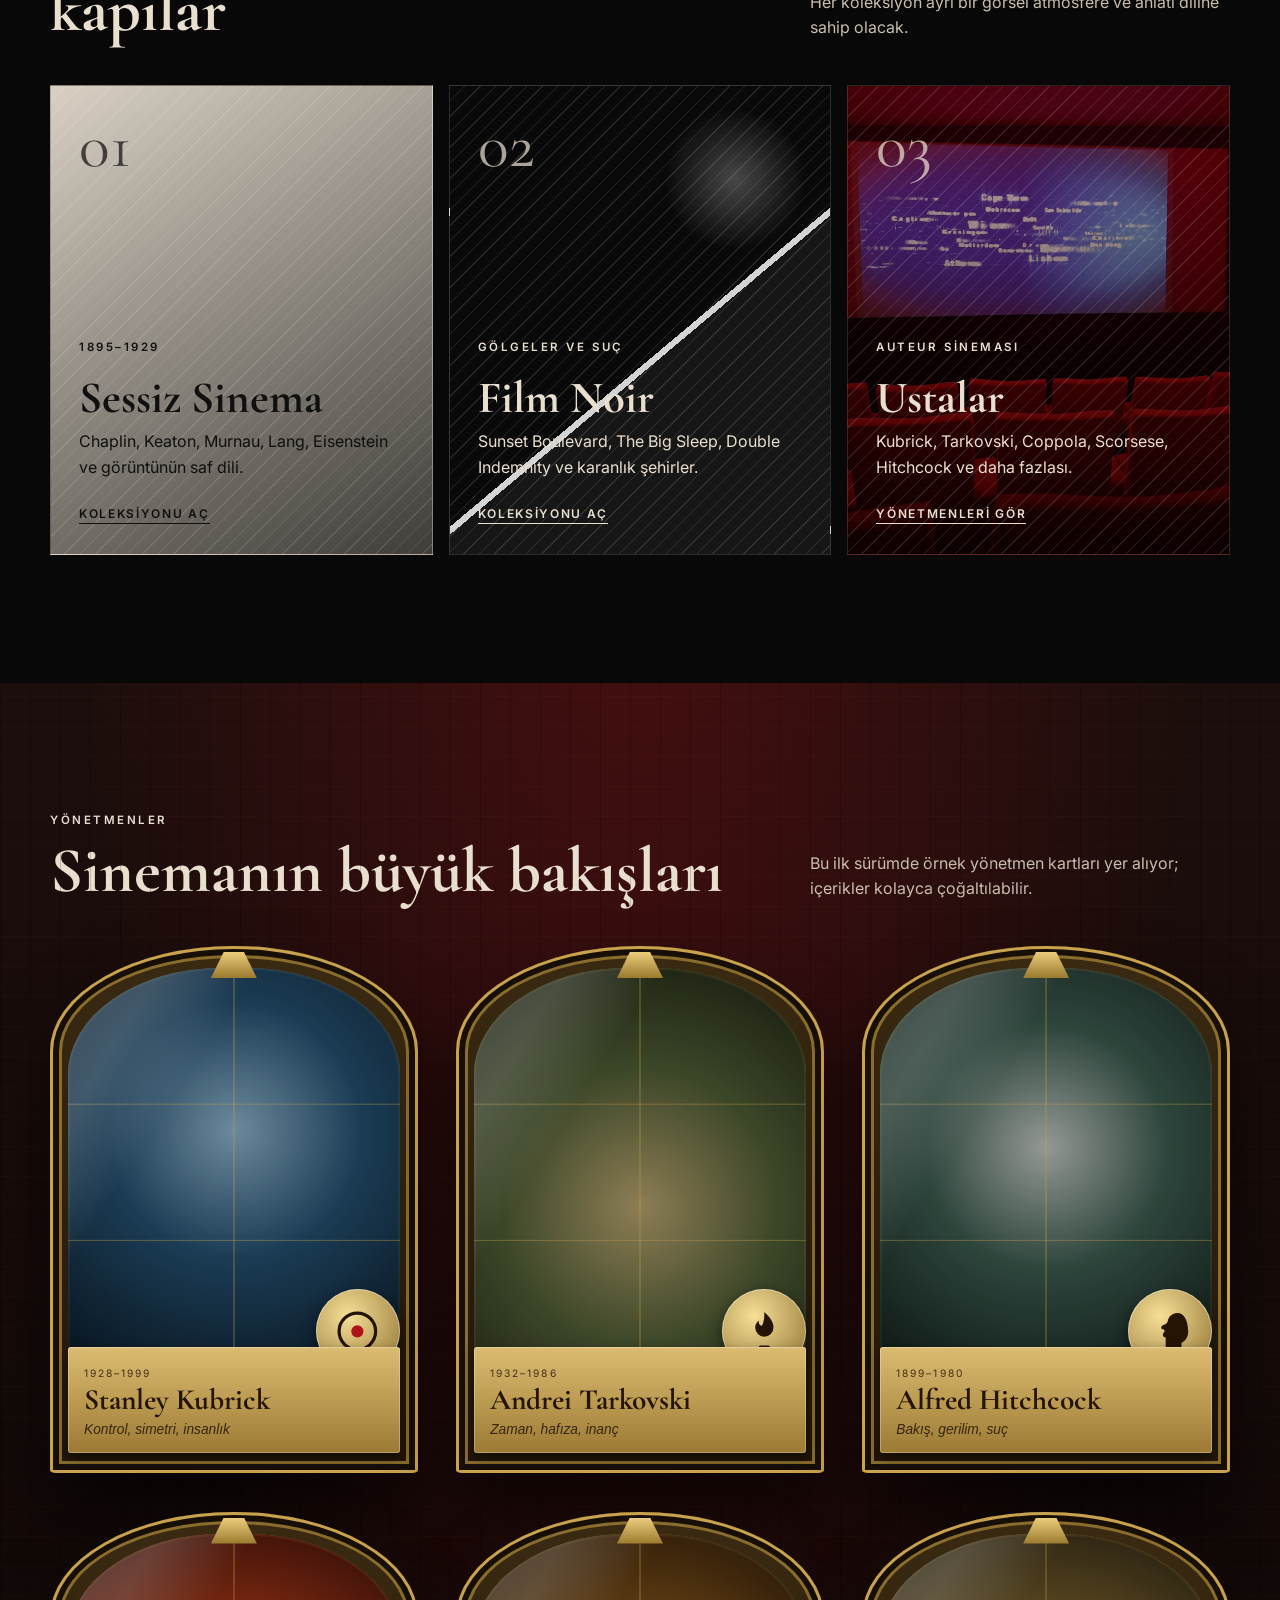
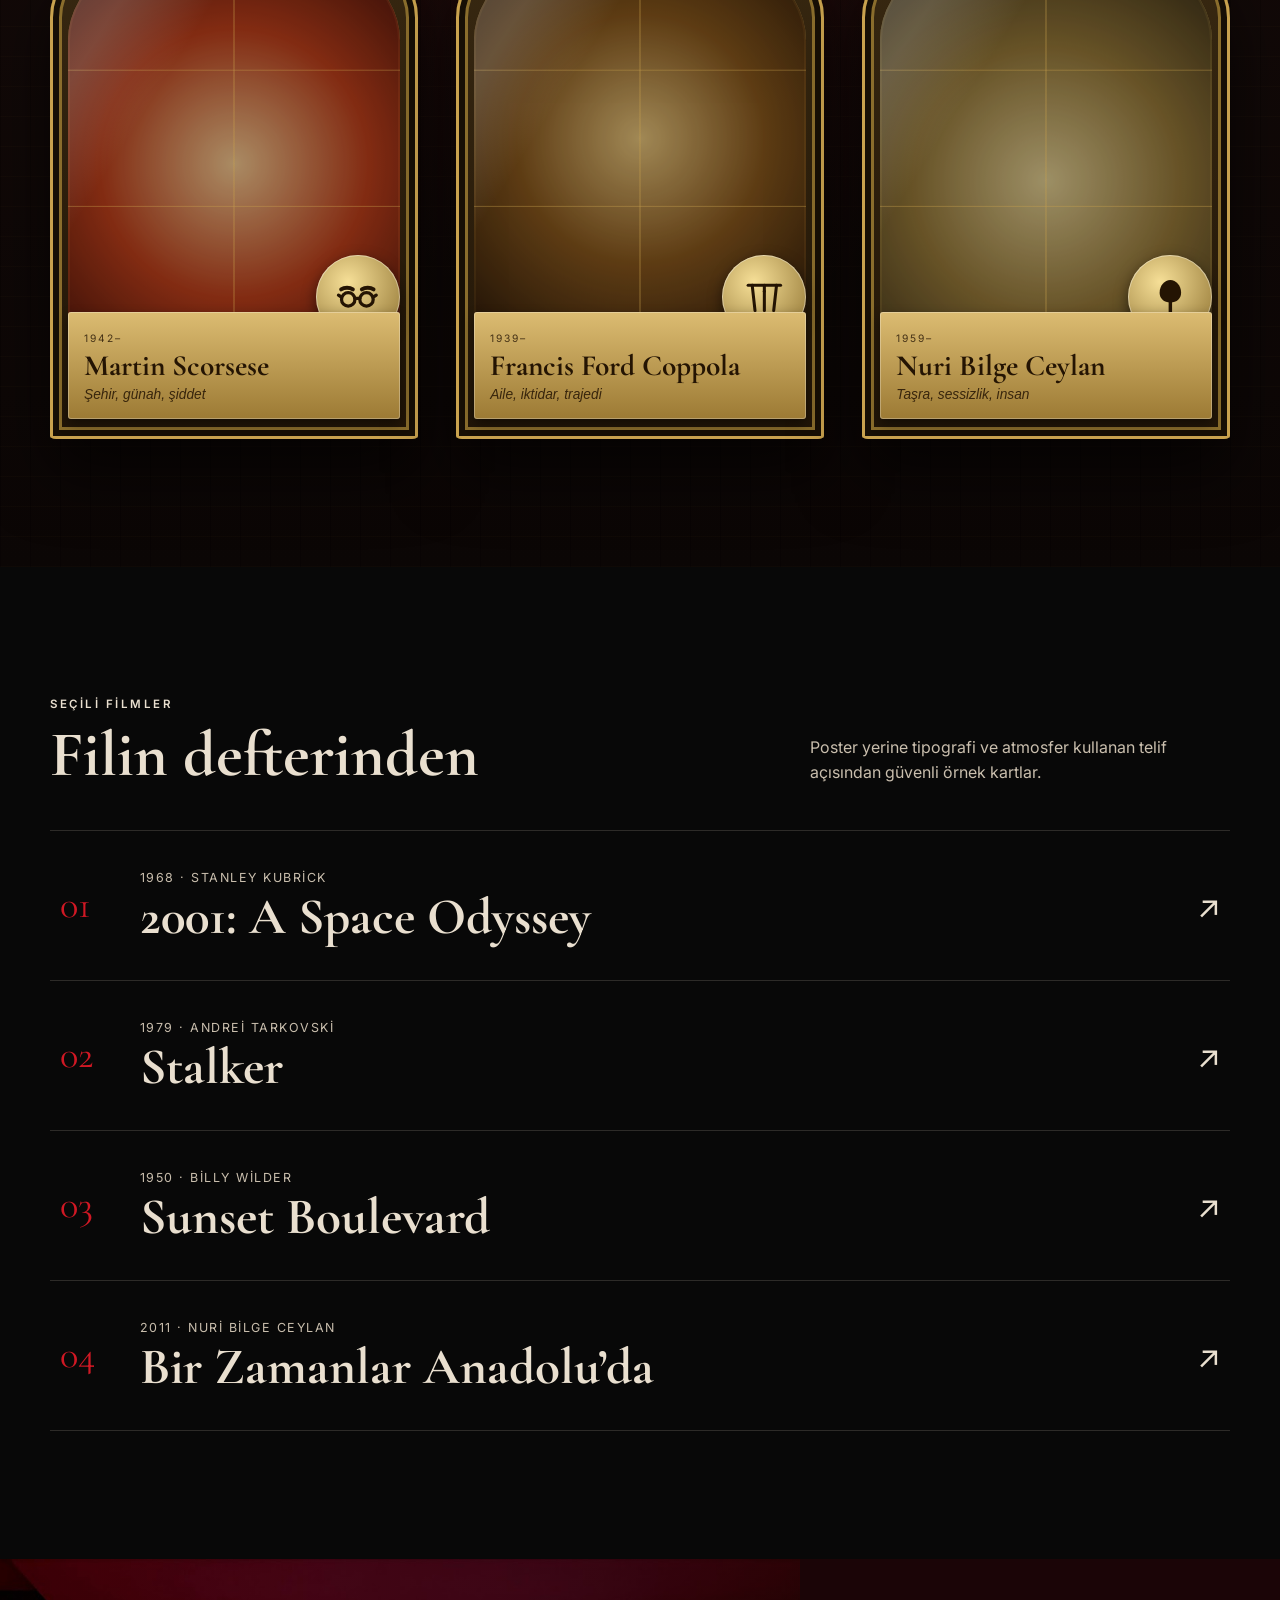
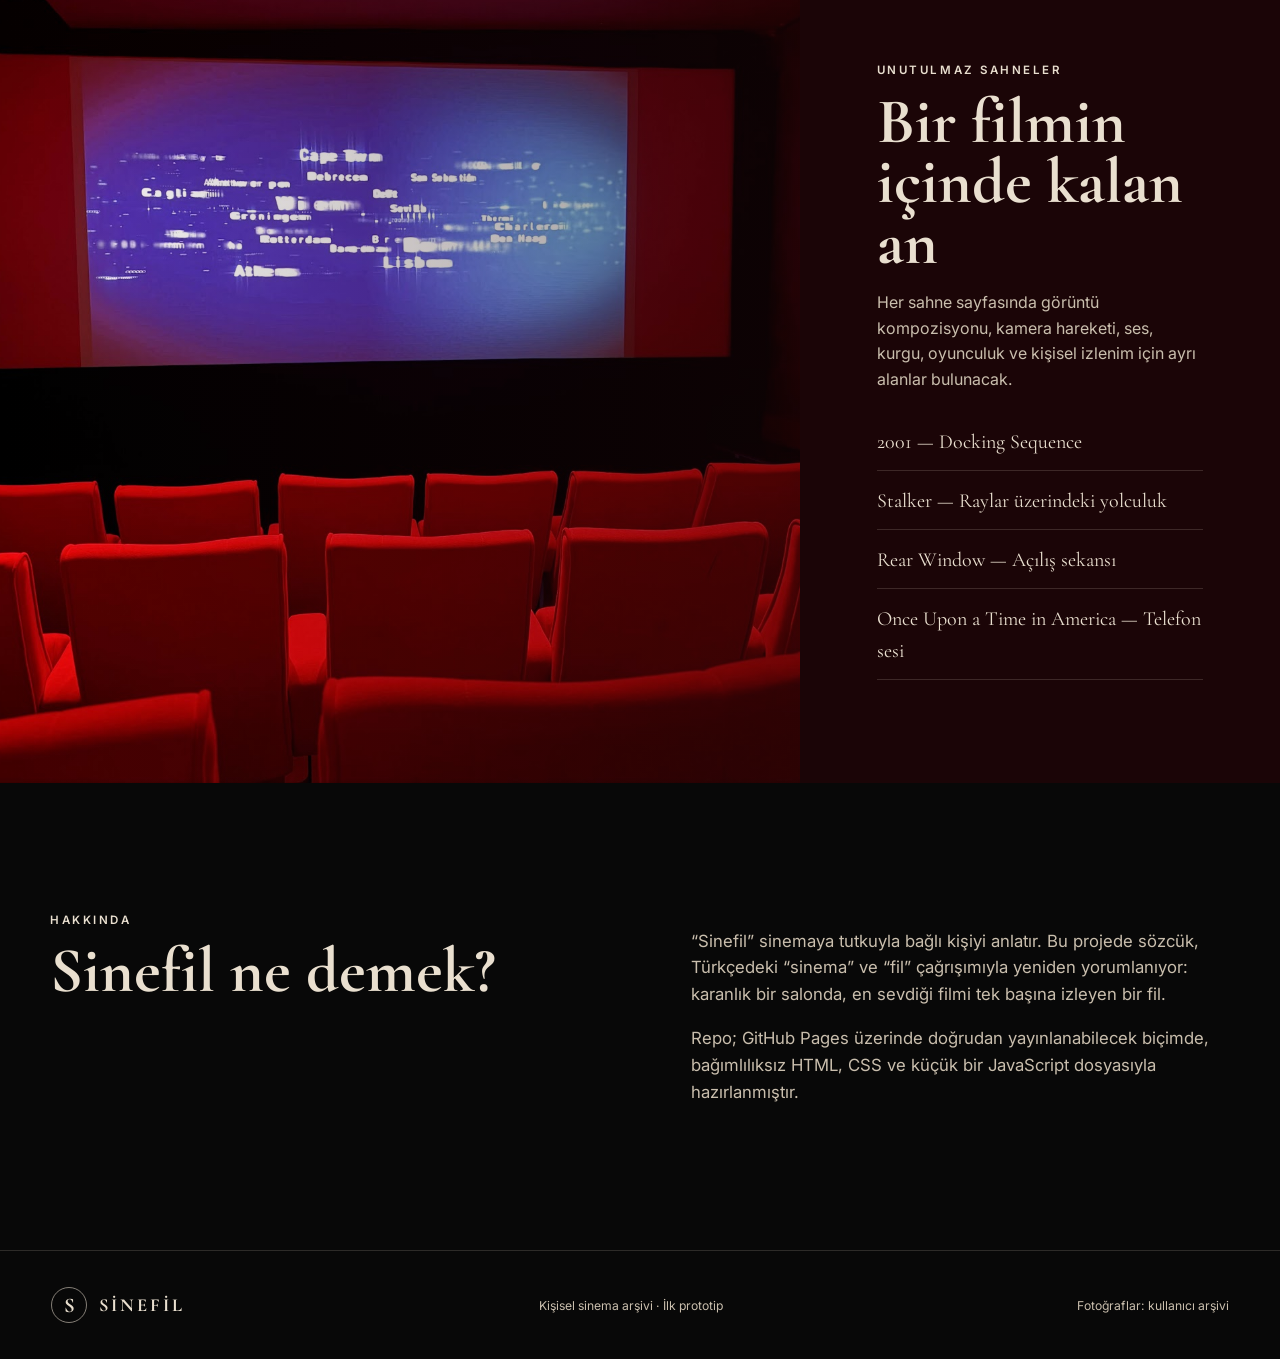
==== commit 179706f1: "Add files via upload" ====
--- a/index.html
+++ b/index.html
@@ -17,15 +17,22 @@
       <span>SİNEFİL</span>
     </a>
 
-    <button class="menu-toggle" aria-label="Menüyü aç" aria-expanded="false">☰</button>
-
-    <nav class="main-nav" aria-label="Ana menü">
-      <a href="#collections">Koleksiyonlar</a>
-      <a href="#directors">Yönetmenler</a>
-      <a href="#films">Filmler</a>
-      <a href="#scenes">Sahneler</a>
-      <a href="#about">Hakkında</a>
-    </nav>
+    <button class="menu-toggle" aria-label="Menü" aria-expanded="false">☰</button>
+
+    <div class="header-right">
+      <nav class="main-nav" aria-label="Menu">
+        <a href="#collections"><span data-lang="tr">Koleksiyonlar</span><span data-lang="en" hidden>Collections</span><span data-lang="de" hidden>Sammlungen</span></a>
+        <a href="#directors"><span data-lang="tr">Yönetmenler</span><span data-lang="en" hidden>Directors</span><span data-lang="de" hidden>Regisseure</span></a>
+        <a href="#films"><span data-lang="tr">Filmler</span><span data-lang="en" hidden>Films</span><span data-lang="de" hidden>Filme</span></a>
+        <a href="#scenes"><span data-lang="tr">Sahneler</span><span data-lang="en" hidden>Scenes</span><span data-lang="de" hidden>Szenen</span></a>
+        <a href="#about"><span data-lang="tr">Hakkında</span><span data-lang="en" hidden>About</span><span data-lang="de" hidden>Über</span></a>
+      </nav>
+      <div class="lang-switch" role="group" aria-label="Language">
+        <button type="button" data-set-lang="tr">TR</button>
+        <button type="button" data-set-lang="en">EN</button>
+        <button type="button" data-set-lang="de">DE</button>
+      </div>
+    </div>
   </header>
 
   <main id="top">
@@ -38,28 +45,40 @@
         <span class="sound-ico" aria-hidden="true">🔊</span>
         <span class="sound-txt">Sesi aç</span>
       </button>
-      <a class="scroll-cue" href="#collections">Aşağı kaydır</a>
+      <a class="scroll-cue" href="#collections" data-lang="tr">Aşağı kaydır</a><a class="scroll-cue" href="#collections" data-lang="en" hidden>Scroll down</a><a class="scroll-cue" href="#collections" data-lang="de" hidden>Nach unten scrollen</a>
     </section>
 
     <section class="manifesto section-shell">
-      <p class="section-kicker">Sinefil’in koltuğu</p>
-      <blockquote>
+      <p class="section-kicker" data-lang="tr">Sinefil’in koltuğu</p><p class="section-kicker" data-lang="en" hidden>Sinefil's seat</p><p class="section-kicker" data-lang="de" hidden>Sinefils Sessel</p>
+      <blockquote data-lang="tr">
         “Burada filmler puanlanmaz; hatırlanır, yeniden görülür ve konuşulur.”
+      </blockquote><blockquote data-lang="en" hidden>
+        “Here films are not rated; they are remembered, revisited and talked about.”
+      </blockquote><blockquote data-lang="de" hidden>
+        „Hier werden Filme nicht bewertet; sie werden erinnert, wiedergesehen und besprochen.“
       </blockquote>
-      <p>
+      <p data-lang="tr">
         Sinefil, bir veri tabanından çok kişisel bir sinema defteridir.
         Sevilen yönetmenleri, filmleri, sahneleri, renkleri, sesleri ve
         seyir anılarını bir araya getirir.
+      </p><p data-lang="en" hidden>
+        Sinefil is less a database than a personal cinema notebook.
+        It brings together beloved directors, films, scenes, colours, sounds
+        and the memories of watching.
+      </p><p data-lang="de" hidden>
+        Sinefil ist weniger eine Datenbank als ein persönliches Kino-Notizbuch.
+        Es versammelt geliebte Regisseure, Filme, Szenen, Farben, Klänge
+        und die Erinnerungen des Zuschauens.
       </p>
     </section>
 
     <section id="collections" class="section-shell">
       <div class="section-heading">
         <div>
-          <p class="section-kicker">Koleksiyonlar</p>
-          <h2>Sinema tarihine açılan kapılar</h2>
-        </div>
-        <p>Her koleksiyon ayrı bir görsel atmosfere ve anlatı diline sahip olacak.</p>
+          <p class="section-kicker" data-lang="tr">Koleksiyonlar</p><p class="section-kicker" data-lang="en" hidden>Collections</p><p class="section-kicker" data-lang="de" hidden>Sammlungen</p>
+          <h2 data-lang="tr">Sinema tarihine açılan kapılar</h2><h2 data-lang="en" hidden>Doors onto the history of cinema</h2><h2 data-lang="de" hidden>Türen zur Kinogeschichte</h2>
+        </div>
+        <p data-lang="tr">Her koleksiyon ayrı bir görsel atmosfere ve anlatı diline sahip olacak.</p><p data-lang="en" hidden>Each collection will have its own visual atmosphere and narrative language.</p><p data-lang="de" hidden>Jede Sammlung wird eine eigene visuelle Atmosphäre und Erzählsprache haben.</p>
       </div>
 
       <div class="collection-grid">
@@ -67,29 +86,29 @@
           <span class="card-number">01</span>
           <div>
             <p class="card-label">1895–1929</p>
-            <h3>Sessiz Sinema</h3>
-            <p>Chaplin, Keaton, Murnau, Lang, Eisenstein ve görüntünün saf dili.</p>
-            <a href="collections/silent-cinema.html">Koleksiyonu aç</a>
+            <h3 data-lang="tr">Sessiz Sinema</h3><h3 data-lang="en" hidden>Silent Cinema</h3><h3 data-lang="de" hidden>Stummfilm</h3>
+            <p data-lang="tr">Chaplin, Keaton, Murnau, Lang, Eisenstein ve görüntünün saf dili.</p><p data-lang="en" hidden>Chaplin, Keaton, Murnau, Lang, Eisenstein and the pure language of the image.</p><p data-lang="de" hidden>Chaplin, Keaton, Murnau, Lang, Eisenstein und die reine Sprache des Bildes.</p>
+            <a href="collections/silent-cinema.html" data-lang="tr">Koleksiyonu aç</a><a href="collections/silent-cinema.html" data-lang="en" hidden>Open collection</a><a href="collections/silent-cinema.html" data-lang="de" hidden>Sammlung öffnen</a>
           </div>
         </article>
 
         <article class="collection-card noir">
           <span class="card-number">02</span>
           <div>
-            <p class="card-label">Gölgeler ve suç</p>
+            <p class="card-label" data-lang="tr">Gölgeler ve suç</p><p class="card-label" data-lang="en" hidden>Shadows and crime</p><p class="card-label" data-lang="de" hidden>Schatten und Verbrechen</p>
             <h3>Film Noir</h3>
-            <p>Sunset Boulevard, The Big Sleep, Double Indemnity ve karanlık şehirler.</p>
-            <a href="collections/film-noir.html">Koleksiyonu aç</a>
+            <p data-lang="tr">Sunset Boulevard, The Big Sleep, Double Indemnity ve karanlık şehirler.</p><p data-lang="en" hidden>Sunset Boulevard, The Big Sleep, Double Indemnity and dark cities.</p><p data-lang="de" hidden>Sunset Boulevard, The Big Sleep, Double Indemnity und dunkle Städte.</p>
+            <a href="collections/film-noir.html" data-lang="tr">Koleksiyonu aç</a><a href="collections/film-noir.html" data-lang="en" hidden>Open collection</a><a href="collections/film-noir.html" data-lang="de" hidden>Sammlung öffnen</a>
           </div>
         </article>
 
         <article class="collection-card auteurs">
           <span class="card-number">03</span>
           <div>
-            <p class="card-label">Auteur sineması</p>
-            <h3>Ustalar</h3>
-            <p>Kubrick, Tarkovski, Coppola, Scorsese, Hitchcock ve daha fazlası.</p>
-            <a href="#directors">Yönetmenleri gör</a>
+            <p class="card-label" data-lang="tr">Auteur sineması</p><p class="card-label" data-lang="en" hidden>Auteur cinema</p><p class="card-label" data-lang="de" hidden>Autorenkino</p>
+            <h3 data-lang="tr">Ustalar</h3><h3 data-lang="en" hidden>The Masters</h3><h3 data-lang="de" hidden>Die Meister</h3>
+            <p data-lang="tr">Kubrick, Tarkovski, Coppola, Scorsese, Hitchcock ve daha fazlası.</p><p data-lang="en" hidden>Kubrick, Tarkovsky, Coppola, Scorsese, Hitchcock and more.</p><p data-lang="de" hidden>Kubrick, Tarkowski, Coppola, Scorsese, Hitchcock und mehr.</p>
+            <a href="#directors" data-lang="tr">Yönetmenleri gör</a><a href="#directors" data-lang="en" hidden>See the directors</a><a href="#directors" data-lang="de" hidden>Regisseure ansehen</a>
           </div>
         </article>
       </div>
@@ -99,42 +118,96 @@
       <div class="section-shell">
         <div class="section-heading">
           <div>
-            <p class="section-kicker">Yönetmenler</p>
-            <h2>Sinemanın büyük bakışları</h2>
-          </div>
-          <p>Bu ilk sürümde örnek yönetmen kartları yer alıyor; içerikler kolayca çoğaltılabilir.</p>
+            <p class="section-kicker" data-lang="tr">Yönetmenler</p><p class="section-kicker" data-lang="en" hidden>Directors</p><p class="section-kicker" data-lang="de" hidden>Regisseure</p>
+            <h2 data-lang="tr">Sinemanın büyük bakışları</h2><h2 data-lang="en" hidden>The great gazes of cinema</h2><h2 data-lang="de" hidden>Die großen Blicke des Kinos</h2>
+          </div>
+          <p data-lang="tr">Bu ilk sürümde örnek yönetmen kartları yer alıyor; içerikler kolayca çoğaltılabilir.</p><p data-lang="en" hidden>This first version features sample director cards; the content can easily be expanded.</p><p data-lang="de" hidden>Diese erste Version enthält beispielhafte Regisseur-Karten; die Inhalte lassen sich leicht erweitern.</p>
         </div>
 
         <div class="director-grid">
-          <a class="director-card" href="directors/stanley-kubrick.html">
-            <span class="director-year">1928–1999</span>
-            <strong>Stanley<br>Kubrick</strong>
-            <em>Kontrol, simetri, insanlık</em>
-          </a>
-          <a class="director-card" href="directors/andrei-tarkovsky.html">
-            <span class="director-year">1932–1986</span>
-            <strong>Andrei<br>Tarkovski</strong>
-            <em>Zaman, hafıza, inanç</em>
-          </a>
-          <a class="director-card" href="directors/alfred-hitchcock.html">
-            <span class="director-year">1899–1980</span>
-            <strong>Alfred<br>Hitchcock</strong>
-            <em>Bakış, gerilim, suç</em>
-          </a>
-          <a class="director-card" href="directors/martin-scorsese.html">
-            <span class="director-year">1942–</span>
-            <strong>Martin<br>Scorsese</strong>
-            <em>Şehir, günah, şiddet</em>
-          </a>
-          <a class="director-card" href="directors/francis-ford-coppola.html">
-            <span class="director-year">1939–</span>
-            <strong>Francis Ford<br>Coppola</strong>
-            <em>Aile, iktidar, trajedi</em>
-          </a>
-          <a class="director-card" href="directors/nuri-bilge-ceylan.html">
-            <span class="director-year">1959–</span>
-            <strong>Nuri Bilge<br>Ceylan</strong>
-            <em>Taşra, sessizlik, insan</em>
+          <a class="win" href="directors/stanley-kubrick.html">
+            <span class="win-frame">
+              <span class="win-glass">
+                <span class="win-view view-kubrick"></span>
+                <span class="win-grille"></span>
+              </span>
+              <span class="win-emblem" aria-hidden="true"><svg viewBox="0 0 24 24" fill="none"><circle cx="12" cy="12" r="9" stroke="#241403" stroke-width="1.6"/><circle cx="12" cy="12" r="3" fill="#b01319"/></svg></span>
+              <span class="win-plate">
+                <span class="director-year">1928–1999</span>
+                <strong>Stanley Kubrick</strong>
+                <em data-lang="tr">Kontrol, simetri, insanlık</em><em data-lang="en" hidden>Control, symmetry, humanity</em><em data-lang="de" hidden>Kontrolle, Symmetrie, Menschlichkeit</em>
+              </span>
+            </span>
+          </a>
+          <a class="win" href="directors/andrei-tarkovsky.html">
+            <span class="win-frame">
+              <span class="win-glass">
+                <span class="win-view view-tarkovsky"></span>
+                <span class="win-grille"></span>
+              </span>
+              <span class="win-emblem" aria-hidden="true"><svg viewBox="0 0 24 24"><path d="M12 2.5c3.2 3 4.5 5.2 4.5 7.6a4.5 4.5 0 0 1-9 0c0-1.3.6-2.4 1.8-3.4-.3 1.3.4 2.3 1.3 2.7C12 7.6 12 4.8 12 2.5Z" fill="#241403"/><rect x="9.2" y="19" width="5.6" height="2.4" rx="1" fill="#241403"/></svg></span>
+              <span class="win-plate">
+                <span class="director-year">1932–1986</span>
+                <strong>Andrei Tarkovski</strong>
+                <em data-lang="tr">Zaman, hafıza, inanç</em><em data-lang="en" hidden>Time, memory, faith</em><em data-lang="de" hidden>Zeit, Erinnerung, Glaube</em>
+              </span>
+            </span>
+          </a>
+          <a class="win" href="directors/alfred-hitchcock.html">
+            <span class="win-frame">
+              <span class="win-glass">
+                <span class="win-view view-hitchcock"></span>
+                <span class="win-grille"></span>
+              </span>
+              <span class="win-emblem" aria-hidden="true"><svg viewBox="0 0 24 24"><path d="M15.5 3c-2.6 0-4.4 1.8-4.8 4-.2 1-1 1.4-1.8 1.8-.9.4-1.4.8-1.4 1.4 0 .5.5.8 1.1.9.5.1.7.4.5.9-.2.7-.8 1.1-.8 1.9 0 .7.8.9 1.4 1.1V21h7.8v-3.3c2.1-1.1 3.3-3.1 3.3-5.9C20.5 6.2 18.7 3 15.5 3Z" fill="#241403"/></svg></span>
+              <span class="win-plate">
+                <span class="director-year">1899–1980</span>
+                <strong>Alfred Hitchcock</strong>
+                <em data-lang="tr">Bakış, gerilim, suç</em><em data-lang="en" hidden>Gaze, suspense, crime</em><em data-lang="de" hidden>Blick, Spannung, Verbrechen</em>
+              </span>
+            </span>
+          </a>
+          <a class="win" href="directors/martin-scorsese.html">
+            <span class="win-frame">
+              <span class="win-glass">
+                <span class="win-view view-scorsese"></span>
+                <span class="win-grille"></span>
+              </span>
+              <span class="win-emblem" aria-hidden="true"><svg viewBox="0 0 24 24" fill="none" stroke="#241403" stroke-width="1.6"><circle cx="7.5" cy="13.5" r="3.3"/><circle cx="16.5" cy="13.5" r="3.3"/><path d="M10.8 13h2.4" stroke-linecap="round"/><path d="M4.2 12.4 2.7 11.4" stroke-linecap="round"/><path d="M19.8 12.4l1.5-1" stroke-linecap="round"/><path d="M4 8.6c1.6-1.1 4.2-1.1 5.8 0" stroke-width="1.9" stroke-linecap="round"/><path d="M14.2 8.6c1.6-1.1 4.2-1.1 5.8 0" stroke-width="1.9" stroke-linecap="round"/></svg></span>
+              <span class="win-plate">
+                <span class="director-year">1942–</span>
+                <strong>Martin Scorsese</strong>
+                <em data-lang="tr">Şehir, günah, şiddet</em><em data-lang="en" hidden>City, sin, violence</em><em data-lang="de" hidden>Stadt, Sünde, Gewalt</em>
+              </span>
+            </span>
+          </a>
+          <a class="win" href="directors/francis-ford-coppola.html">
+            <span class="win-frame">
+              <span class="win-glass">
+                <span class="win-view view-coppola"></span>
+                <span class="win-grille"></span>
+              </span>
+              <span class="win-emblem" aria-hidden="true"><svg viewBox="0 0 24 24" fill="none" stroke="#241403" stroke-width="1.5" stroke-linecap="round"><path d="M4 6.5h16"/><path d="M12 6.5v3"/><path d="M6 6.5 7.4 19"/><path d="M12 9.5V19"/><path d="M18 6.5 16.6 19"/></svg></span>
+              <span class="win-plate">
+                <span class="director-year">1939–</span>
+                <strong>Francis Ford Coppola</strong>
+                <em data-lang="tr">Aile, iktidar, trajedi</em><em data-lang="en" hidden>Family, power, tragedy</em><em data-lang="de" hidden>Familie, Macht, Tragödie</em>
+              </span>
+            </span>
+          </a>
+          <a class="win" href="directors/nuri-bilge-ceylan.html">
+            <span class="win-frame">
+              <span class="win-glass">
+                <span class="win-view view-ceylan"></span>
+                <span class="win-grille"></span>
+              </span>
+              <span class="win-emblem" aria-hidden="true"><svg viewBox="0 0 24 24"><path d="M12 21v-6.5" stroke="#241403" stroke-width="1.7" stroke-linecap="round" fill="none"/><path d="M12 15c-3.2 0-5.3-2-5.3-4.8C6.7 6.8 9.2 4 12 4s5.3 2.8 5.3 6.2C17.3 13 15.2 15 12 15Z" fill="#241403"/><path d="M5.5 21h13" stroke="#241403" stroke-width="1.4" stroke-linecap="round" fill="none"/></svg></span>
+              <span class="win-plate">
+                <span class="director-year">1959–</span>
+                <strong>Nuri Bilge Ceylan</strong>
+                <em data-lang="tr">Taşra, sessizlik, insan</em><em data-lang="en" hidden>Province, silence, humanity</em><em data-lang="de" hidden>Provinz, Stille, Mensch</em>
+              </span>
+            </span>
           </a>
         </div>
       </div>
@@ -143,10 +216,10 @@
     <section id="films" class="section-shell films-section">
       <div class="section-heading">
         <div>
-          <p class="section-kicker">Seçili filmler</p>
-          <h2>Filin defterinden</h2>
-        </div>
-        <p>Poster yerine tipografi ve atmosfer kullanan telif açısından güvenli örnek kartlar.</p>
+          <p class="section-kicker" data-lang="tr">Seçili filmler</p><p class="section-kicker" data-lang="en" hidden>Selected films</p><p class="section-kicker" data-lang="de" hidden>Ausgewählte Filme</p>
+          <h2 data-lang="tr">Filin defterinden</h2><h2 data-lang="en" hidden>From the elephant's notebook</h2><h2 data-lang="de" hidden>Aus dem Notizbuch des Elefanten</h2>
+        </div>
+        <p data-lang="tr">Poster yerine tipografi ve atmosfer kullanan telif açısından güvenli örnek kartlar.</p><p data-lang="en" hidden>Copyright-safe sample cards that use typography and atmosphere instead of posters.</p><p data-lang="de" hidden>Urheberrechtlich unbedenkliche Beispielkarten, die Typografie und Atmosphäre statt Plakaten verwenden.</p>
       </div>
 
       <div class="film-grid">
@@ -188,35 +261,56 @@
     <section id="scenes" class="scenes-section">
       <div class="scene-image" role="img" aria-label="Kırmızı koltuklu boş sinema salonu"></div>
       <div class="scene-copy">
-        <p class="section-kicker">Unutulmaz sahneler</p>
-        <h2>Bir filmin içinde kalan an</h2>
-        <p>
+        <p class="section-kicker" data-lang="tr">Unutulmaz sahneler</p><p class="section-kicker" data-lang="en" hidden>Unforgettable scenes</p><p class="section-kicker" data-lang="de" hidden>Unvergessliche Szenen</p>
+        <h2 data-lang="tr">Bir filmin içinde kalan an</h2><h2 data-lang="en" hidden>A moment held inside a film</h2><h2 data-lang="de" hidden>Ein Augenblick, der im Film bleibt</h2>
+        <p data-lang="tr">
           Her sahne sayfasında görüntü kompozisyonu, kamera hareketi, ses,
           kurgu, oyunculuk ve kişisel izlenim için ayrı alanlar bulunacak.
+        </p><p data-lang="en" hidden>
+          Each scene page will have separate sections for image composition, camera
+          movement, sound, editing, acting and personal impression.
+        </p><p data-lang="de" hidden>
+          Jede Szenenseite wird eigene Bereiche für Bildkomposition, Kamerabewegung,
+          Ton, Schnitt, Schauspiel und persönlichen Eindruck haben.
         </p>
         <div class="scene-list">
-          <span>2001 — Docking Sequence</span>
-          <span>Stalker — Raylar üzerindeki yolculuk</span>
-          <span>Rear Window — Açılış sekansı</span>
-          <span>Once Upon a Time in America — Telefon sesi</span>
+          <span data-lang="tr">2001 — Docking Sequence</span><span data-lang="en" hidden>2001 — Docking Sequence</span><span data-lang="de" hidden>2001 — Docking Sequence</span>
+          <span data-lang="tr">Stalker — Raylar üzerindeki yolculuk</span><span data-lang="en" hidden>Stalker — The journey along the rails</span><span data-lang="de" hidden>Stalker — Die Reise über die Schienen</span>
+          <span data-lang="tr">Rear Window — Açılış sekansı</span><span data-lang="en" hidden>Rear Window — The opening sequence</span><span data-lang="de" hidden>Rear Window — Die Anfangssequenz</span>
+          <span data-lang="tr">Once Upon a Time in America — Telefon sesi</span><span data-lang="en" hidden>Once Upon a Time in America — The ringing telephone</span><span data-lang="de" hidden>Once Upon a Time in America — Das Läuten des Telefons</span>
         </div>
       </div>
     </section>
 
     <section id="about" class="about-section section-shell">
       <div>
-        <p class="section-kicker">Hakkında</p>
-        <h2>Sinefil ne demek?</h2>
+        <p class="section-kicker" data-lang="tr">Hakkında</p><p class="section-kicker" data-lang="en" hidden>About</p><p class="section-kicker" data-lang="de" hidden>Über</p>
+        <h2 data-lang="tr">Sinefil ne demek?</h2><h2 data-lang="en" hidden>What does “Sinefil” mean?</h2><h2 data-lang="de" hidden>Was bedeutet „Sinefil“?</h2>
       </div>
       <div class="about-copy">
-        <p>
+        <p data-lang="tr">
           “Sinefil” sinemaya tutkuyla bağlı kişiyi anlatır. Bu projede sözcük,
           Türkçedeki “sinema” ve “fil” çağrışımıyla yeniden yorumlanıyor:
           karanlık bir salonda, en sevdiği filmi tek başına izleyen bir fil.
+        </p><p data-lang="en" hidden>
+          “Sinefil” describes someone passionately devoted to cinema. In this project the
+          word is reinterpreted through its echo of the Turkish words “sinema” and “fil”
+          (elephant): an elephant watching its favourite film alone in a dark auditorium.
+        </p><p data-lang="de" hidden>
+          „Sinefil“ bezeichnet einen leidenschaftlich dem Kino verbundenen Menschen. In
+          diesem Projekt wird das Wort durch den Anklang an die türkischen Wörter „sinema“
+          und „fil“ (Elefant) neu gedeutet: ein Elefant, der in einem dunklen Saal allein
+          seinen Lieblingsfilm ansieht.
         </p>
-        <p>
+        <p data-lang="tr">
           Repo; GitHub Pages üzerinde doğrudan yayınlanabilecek biçimde,
           bağımlılıksız HTML, CSS ve küçük bir JavaScript dosyasıyla hazırlanmıştır.
+        </p><p data-lang="en" hidden>
+          The repository is built with dependency-free HTML, CSS and a small JavaScript
+          file, ready to be published directly on GitHub Pages.
+        </p><p data-lang="de" hidden>
+          Das Repository ist mit abhängigkeitsfreiem HTML, CSS und einer kleinen
+          JavaScript-Datei aufgebaut und kann direkt auf GitHub Pages veröffentlicht werden.
         </p>
       </div>
     </section>
@@ -227,10 +321,11 @@
       <span class="brand-mark">S</span>
       <span>SİNEFİL</span>
     </a>
-    <p>Kişisel sinema arşivi · İlk prototip</p>
-    <p>Fotoğraflar: kullanıcı arşivi</p>
+    <p data-lang="tr">Kişisel sinema arşivi · İlk prototip</p><p data-lang="en" hidden>Personal cinema archive · First prototype</p><p data-lang="de" hidden>Persönliches Kinoarchiv · Erster Prototyp</p>
+    <p data-lang="tr">Fotoğraflar: kullanıcı arşivi</p><p data-lang="en" hidden>Photographs: user archive</p><p data-lang="de" hidden>Fotografien: Nutzerarchiv</p>
   </footer>
 
   <script src="script.js"></script>
+  <script src="lang.js"></script>
 </body>
 </html>
--- a/style.css
+++ b/style.css
@@ -11,6 +11,10 @@
 }
 
 * { box-sizing: border-box; }
+
+/* Dil değiştirici: gizli dil sürümleri her zaman gizli kalsın
+   (display:inline-block/flex gibi kurallar [hidden]'ı ezmesin) */
+[hidden] { display: none !important; }
 
 html {
   scroll-behavior: smooth;
@@ -452,48 +456,183 @@
   border-bottom: 1px solid currentColor;
 }
 
+/* ===== Movie-palace: auditorium doors ===== */
 .directors-section {
-  background: var(--paper);
-  color: #17130f;
+  position: relative;
+  color: var(--paper);
+  background:
+    radial-gradient(ellipse at 50% -8%, rgba(163,15,25,.30), transparent 62%),
+    linear-gradient(180deg, #1c0e0c 0%, #0b0605 100%);
+}
+
+/* faint damask/carpet texture on the lobby wall */
+.directors-section::before {
+  content: "";
+  position: absolute;
+  inset: 0;
+  pointer-events: none;
+  opacity: .5;
+  background-image:
+    repeating-linear-gradient(90deg, rgba(0,0,0,.35) 0 1px, transparent 1px 30px),
+    repeating-linear-gradient(0deg, rgba(201,162,78,.05) 0 1px, transparent 1px 30px);
 }
 
 .director-grid {
   display: grid;
   grid-template-columns: repeat(3, 1fr);
-  border-top: 1px solid rgba(23,19,15,.2);
-  border-left: 1px solid rgba(23,19,15,.2);
-}
-
-.director-card {
-  min-height: 300px;
-  display: flex;
-  flex-direction: column;
-  justify-content: space-between;
-  padding: 28px;
-  border-right: 1px solid rgba(23,19,15,.2);
-  border-bottom: 1px solid rgba(23,19,15,.2);
-  transition: background .25s ease, color .25s ease;
-}
-
-.director-card:hover {
-  background: #17130f;
-  color: var(--paper);
-}
-
-.director-card strong {
-  font-family: "Cormorant Garamond", serif;
-  font-size: clamp(2.4rem, 4vw, 4rem);
-  line-height: .88;
-}
-
-.director-card em {
-  font-family: "Cormorant Garamond", serif;
-  font-size: 1.2rem;
-}
-
-.director-year {
-  font-size: .72rem;
-  letter-spacing: .14em;
+  gap: clamp(22px, 3vw, 46px);
+  perspective: 1800px;
+}
+
+.win {
+  position: relative;
+  display: block;
+  aspect-ratio: 3 / 4.3;
+  color: #f4e9d2;
+  transition: transform .45s ease;
+}
+
+.win:hover { transform: translateY(-5px); }
+
+/* golden arched window frame */
+.win-frame {
+  position: absolute;
+  inset: 0;
+  border-radius: 50% 50% 6px 6px / 20% 20% 3px 3px;
+  background: linear-gradient(180deg, #3a2a12, #211507);
+  box-shadow:
+    0 34px 64px rgba(0,0,0,.6),
+    inset 0 0 0 3px #c9a24e,
+    inset 0 0 0 9px #170f05,
+    inset 0 0 0 12px #8a6d2c;
+  overflow: hidden;
+}
+
+/* keystone at the crown of the arch */
+.win-frame::before {
+  content: "";
+  position: absolute;
+  top: 6px;
+  left: 50%;
+  transform: translateX(-50%);
+  width: 46px;
+  height: 26px;
+  background: linear-gradient(180deg, #eccd7c, #9a7a2e);
+  clip-path: polygon(28% 0, 72% 0, 100% 100%, 0 100%);
+  box-shadow: 0 2px 6px rgba(0,0,0,.55);
+  z-index: 6;
+}
+
+/* glass pane */
+.win-glass {
+  position: absolute;
+  top: 22px;
+  left: 18px;
+  right: 18px;
+  bottom: 96px;
+  border-radius: 46% 46% 3px 3px / 26% 26% 2px 2px;
+  overflow: hidden;
+  background: #0a0708;
+  box-shadow: inset 0 0 0 2px rgba(201,162,78,.75), inset 0 0 30px rgba(0,0,0,.65);
+}
+
+/* reflection streak on the glass */
+.win-glass::after {
+  content: "";
+  position: absolute;
+  inset: 0;
+  z-index: 4;
+  pointer-events: none;
+  background: linear-gradient(122deg, rgba(255,255,255,.18) 0 16%, transparent 32%);
+}
+
+/* the view behind the glass — each director a mood */
+.win-view {
+  position: absolute;
+  inset: 0;
+  z-index: 1;
+  transform: scale(1.03);
+  filter: brightness(.72) saturate(1.05);
+  opacity: .92;
+  transition: transform .9s ease, filter .6s ease, opacity .6s ease;
+}
+.win:hover .win-view {
+  transform: scale(1.1);
+  filter: brightness(1.08) saturate(1.18);
+  opacity: 1;
+}
+
+.view-kubrick   { background: radial-gradient(circle at 50% 40%, #a6d0ea, #2b5a7d 42%, #0a1622 100%); }
+.view-tarkovsky { background: radial-gradient(circle at 50% 58%, #d3bd83, #5c6b3f 46%, #1a1f12 100%); }
+.view-hitchcock { background: radial-gradient(circle at 50% 44%, #dfe6e0, #46685b 42%, #0f1a16 100%); }
+.view-scorsese  { background: radial-gradient(circle at 50% 56%, #ffd39a, #c0431f 46%, #2f0a08 100%); }
+.view-coppola   { background: radial-gradient(circle at 50% 50%, #f0cd84, #8a5a20 46%, #241408 100%); }
+.view-ceylan    { background: radial-gradient(circle at 50% 60%, #ecd89c, #9a7d3e 44%, #221b0f 100%); }
+
+/* muntins / window grille */
+.win-grille {
+  position: absolute;
+  inset: 0;
+  z-index: 3;
+  pointer-events: none;
+  opacity: .9;
+  transition: opacity .5s ease;
+  background:
+    linear-gradient(90deg, transparent calc(50% - 1px), rgba(201,162,78,.6) 50%, transparent calc(50% + 1px)),
+    linear-gradient(180deg, transparent calc(33.3% - 1px), rgba(201,162,78,.45) 33.3%, transparent calc(33.3% + 1px)),
+    linear-gradient(180deg, transparent calc(66.6% - 1px), rgba(201,162,78,.45) 66.6%, transparent calc(66.6% + 1px));
+}
+.win:hover .win-grille { opacity: .45; }
+
+/* director emblem badge */
+.win-emblem {
+  position: absolute;
+  z-index: 5;
+  right: 18px;
+  bottom: 100px;
+  width: 84px;
+  height: 84px;
+  display: grid;
+  place-items: center;
+  border-radius: 50%;
+  color: #2a1802;
+  background: radial-gradient(circle at 38% 32%, #f6df97, #8a6d2c);
+  box-shadow: 0 5px 14px rgba(0,0,0,.55), inset 0 0 0 1px rgba(255,255,255,.4);
+  transition: transform .45s ease;
+}
+.win:hover .win-emblem { transform: scale(1.1) rotate(-3deg); }
+.win-emblem svg { width: 58%; height: 58%; display: block; }
+
+/* brass nameplate */
+.win-plate {
+  position: absolute;
+  left: 18px;
+  right: 18px;
+  bottom: 20px;
+  z-index: 6;
+  padding: 12px 16px;
+  border-radius: 3px;
+  color: #241403;
+  background: linear-gradient(180deg, #dcbc72, #9c7a34);
+  box-shadow: 0 5px 12px rgba(0,0,0,.45), inset 0 0 0 1px rgba(255,255,255,.28);
+}
+.win-plate .director-year {
+  font-size: .64rem;
+  letter-spacing: .2em;
+  text-transform: uppercase;
+  opacity: .82;
+}
+.win-plate strong {
+  display: block;
+  font-family: "Cormorant Garamond", serif;
+  font-size: clamp(1.45rem, 2.3vw, 2.1rem);
+  line-height: .96;
+  margin: 2px 0 1px;
+}
+.win-plate em {
+  font-style: italic;
+  font-size: .86rem;
+  opacity: .85;
 }
 
 .film-grid {
@@ -667,3 +806,100 @@
 
   .scroll-cue { display: none; }
 }
+
+/* ===== Dil değiştirici (TR / EN / DE) ===== */
+.header-right {
+  display: flex;
+  align-items: center;
+  gap: clamp(14px, 2vw, 28px);
+}
+
+.lang-switch {
+  display: inline-flex;
+  gap: 2px;
+  padding: 3px;
+  border: 1px solid var(--line);
+  border-radius: 999px;
+  background: rgba(0,0,0,.35);
+}
+
+.lang-switch button {
+  border: 0;
+  background: transparent;
+  color: var(--paper-soft);
+  font: 600 .66rem/1 "Inter", sans-serif;
+  letter-spacing: .08em;
+  padding: 6px 9px;
+  border-radius: 999px;
+  cursor: pointer;
+  transition: .2s ease;
+}
+
+.lang-switch button:hover { color: var(--paper); }
+.lang-switch button.is-active { background: var(--red); color: #fff; }
+
+.lang-switch--float {
+  position: fixed;
+  top: 14px;
+  right: 14px;
+  z-index: 60;
+  background: rgba(8,8,8,.72);
+  backdrop-filter: blur(8px);
+}
+
+/* ===== Alt sayfalar: sayfadan sayfaya geçiş ===== */
+.page-nav {
+  display: grid;
+  grid-template-columns: 1fr auto 1fr;
+  align-items: stretch;
+  gap: 1px;
+  margin-top: 40px;
+  border-top: 1px solid rgba(201,162,78,.3);
+  background: rgba(201,162,78,.18);
+}
+
+.page-nav a {
+  display: flex;
+  flex-direction: column;
+  justify-content: center;
+  gap: 4px;
+  padding: 26px clamp(18px, 4vw, 46px);
+  background: linear-gradient(180deg, rgba(20,12,8,.6), rgba(8,5,4,.85));
+  transition: background .25s ease;
+}
+
+.page-nav a:hover { background: rgba(163,15,25,.28); }
+
+.page-nav .pn-next { text-align: right; align-items: flex-end; }
+.page-nav .pn-home {
+  justify-content: center;
+  text-align: center;
+  font-size: .72rem;
+  letter-spacing: .18em;
+  text-transform: uppercase;
+  color: #d0a047;
+}
+
+.page-nav span {
+  font-size: .68rem;
+  letter-spacing: .18em;
+  text-transform: uppercase;
+  color: var(--paper-soft);
+}
+
+.page-nav strong {
+  font-family: "Cormorant Garamond", serif;
+  font-weight: 600;
+  font-size: clamp(1.15rem, 2.4vw, 1.7rem);
+  line-height: 1.05;
+  color: var(--paper);
+}
+
+@media (max-width: 620px) {
+  .page-nav { grid-template-columns: 1fr 1fr; }
+  .page-nav .pn-home {
+    grid-column: 1 / -1;
+    order: -1;
+    padding: 16px;
+  }
+}
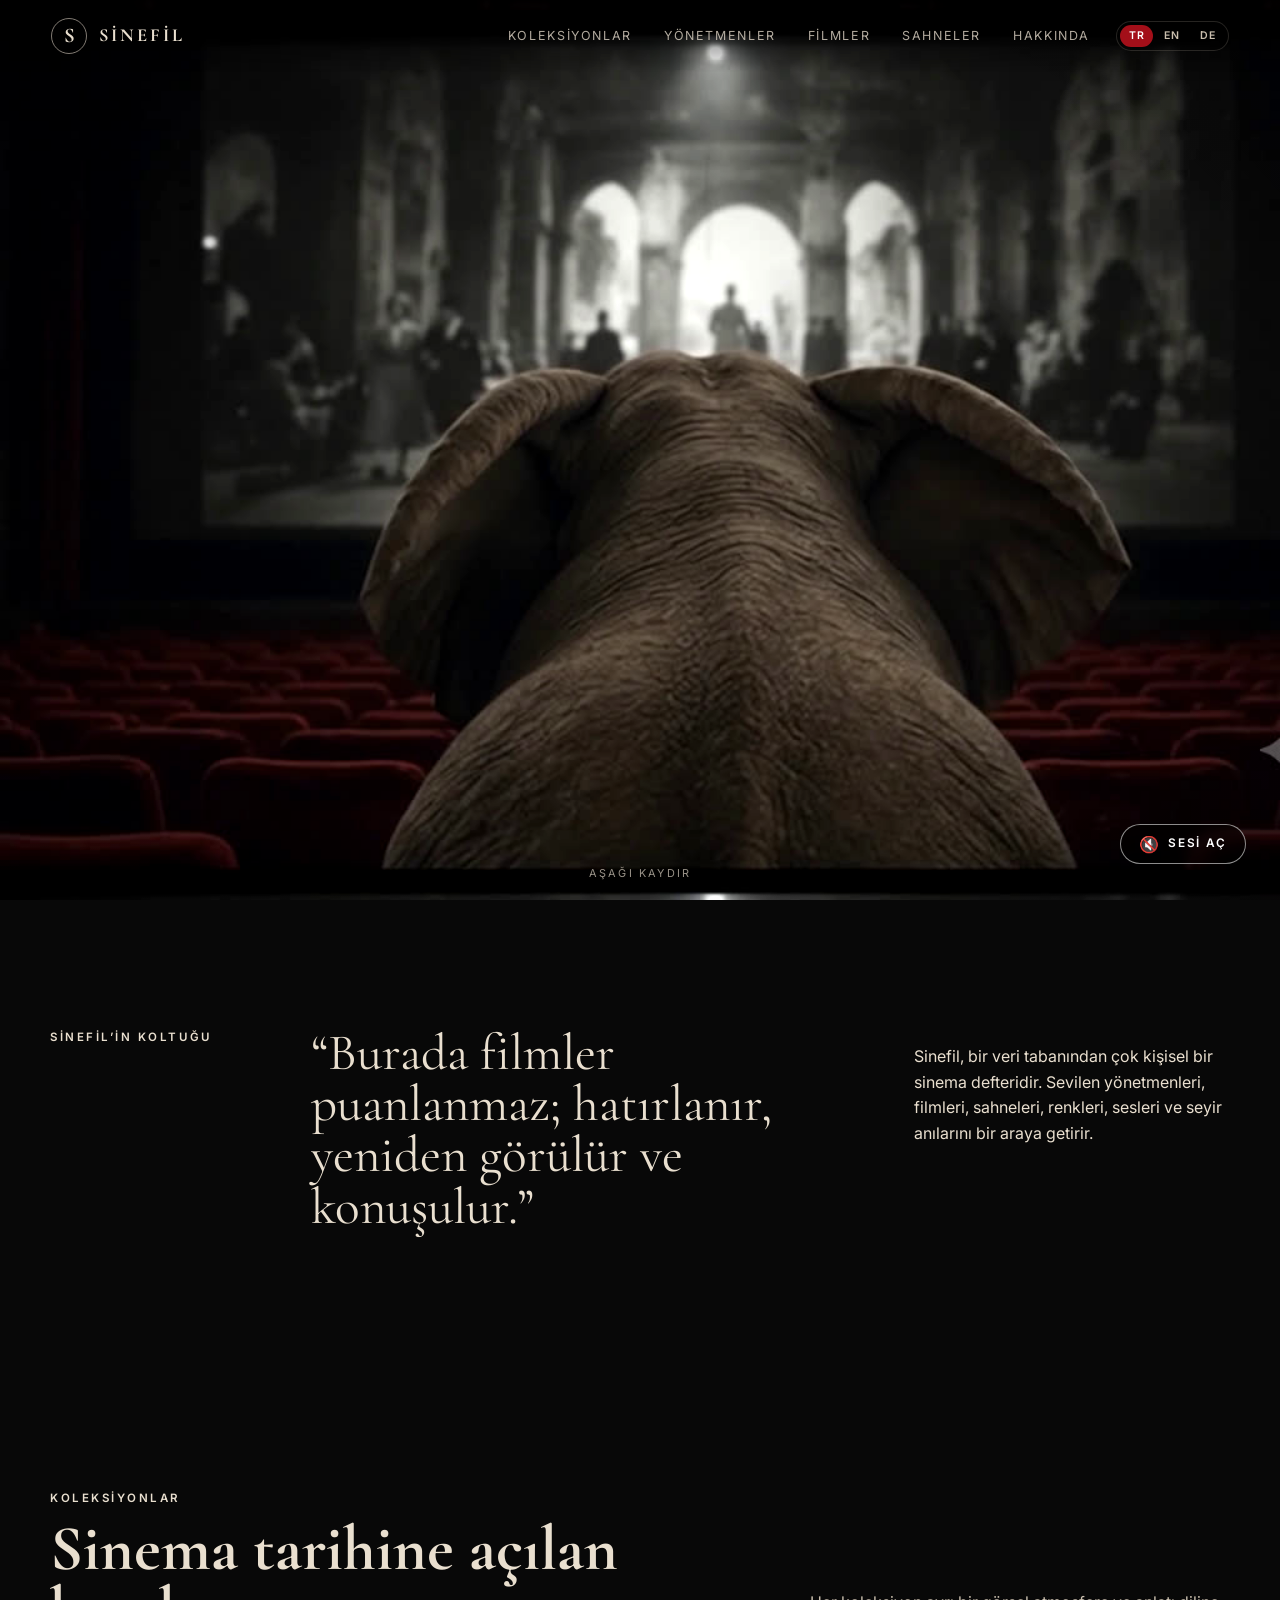
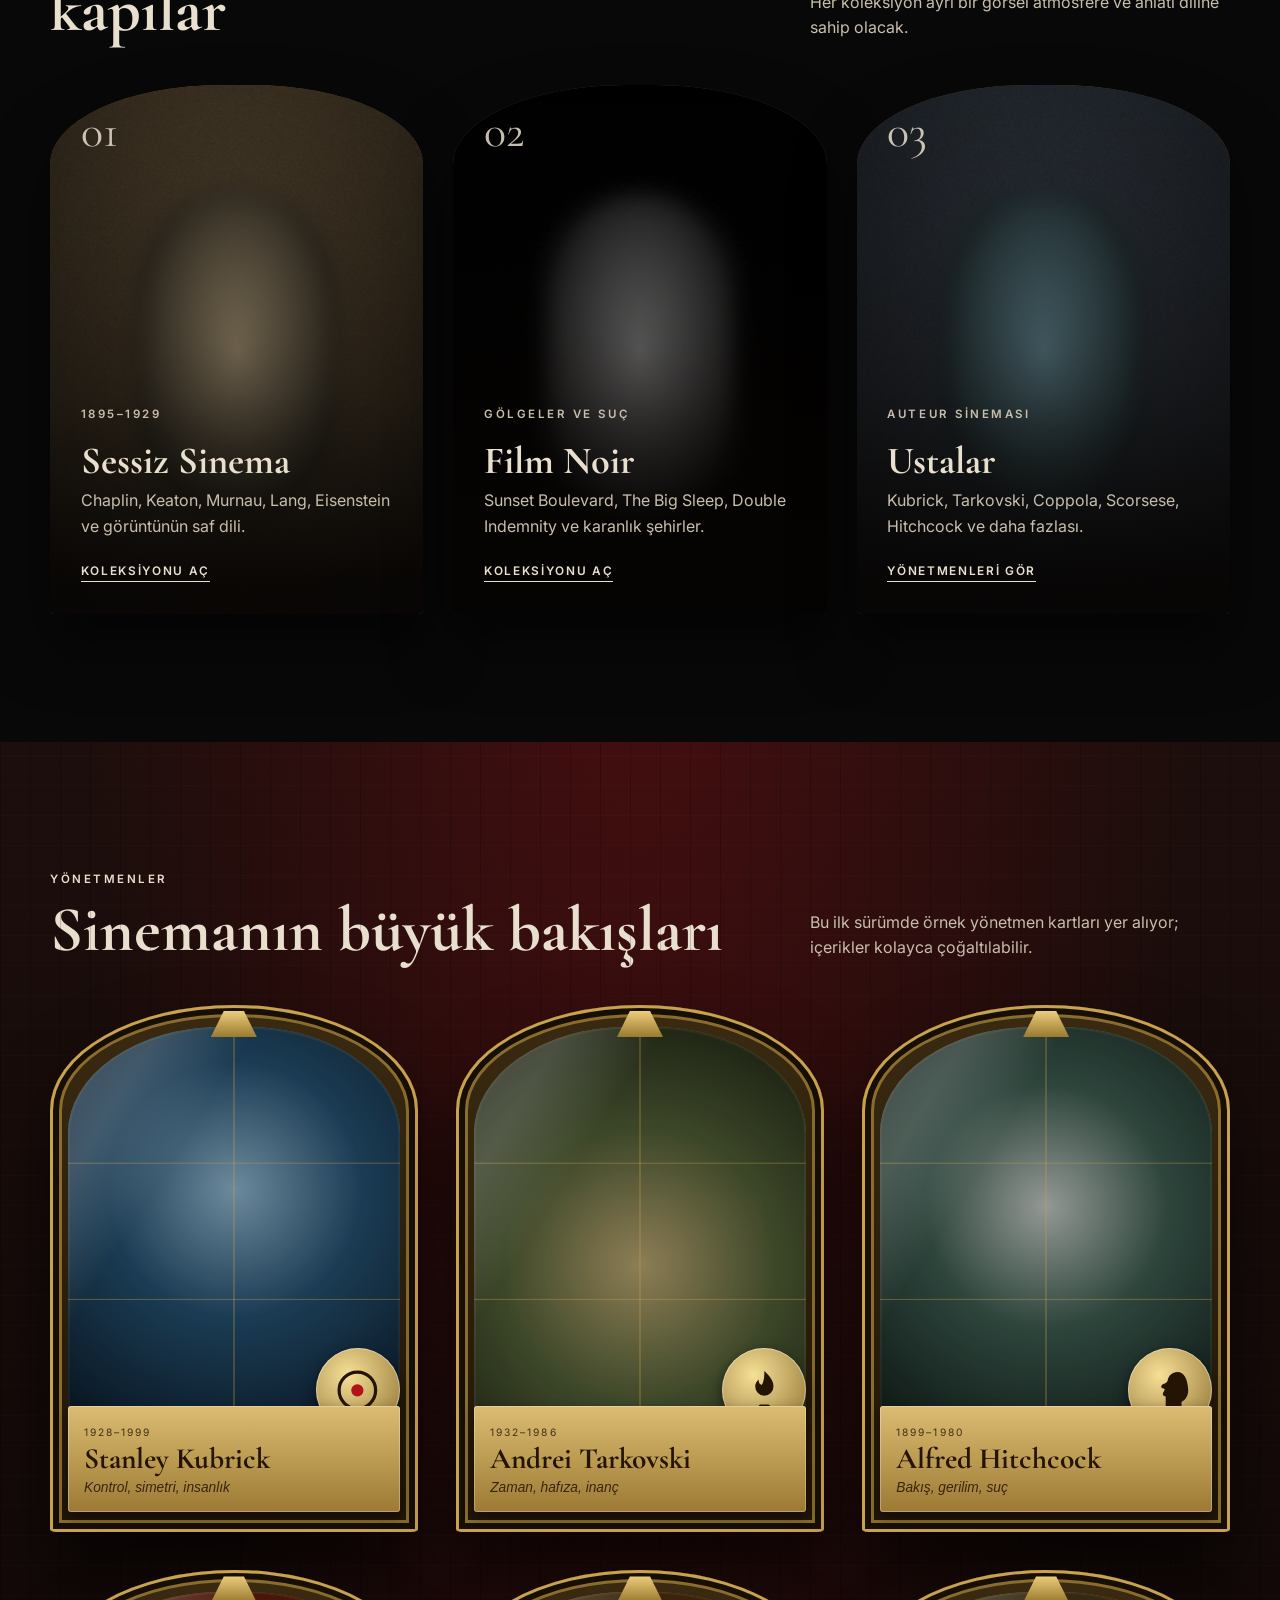
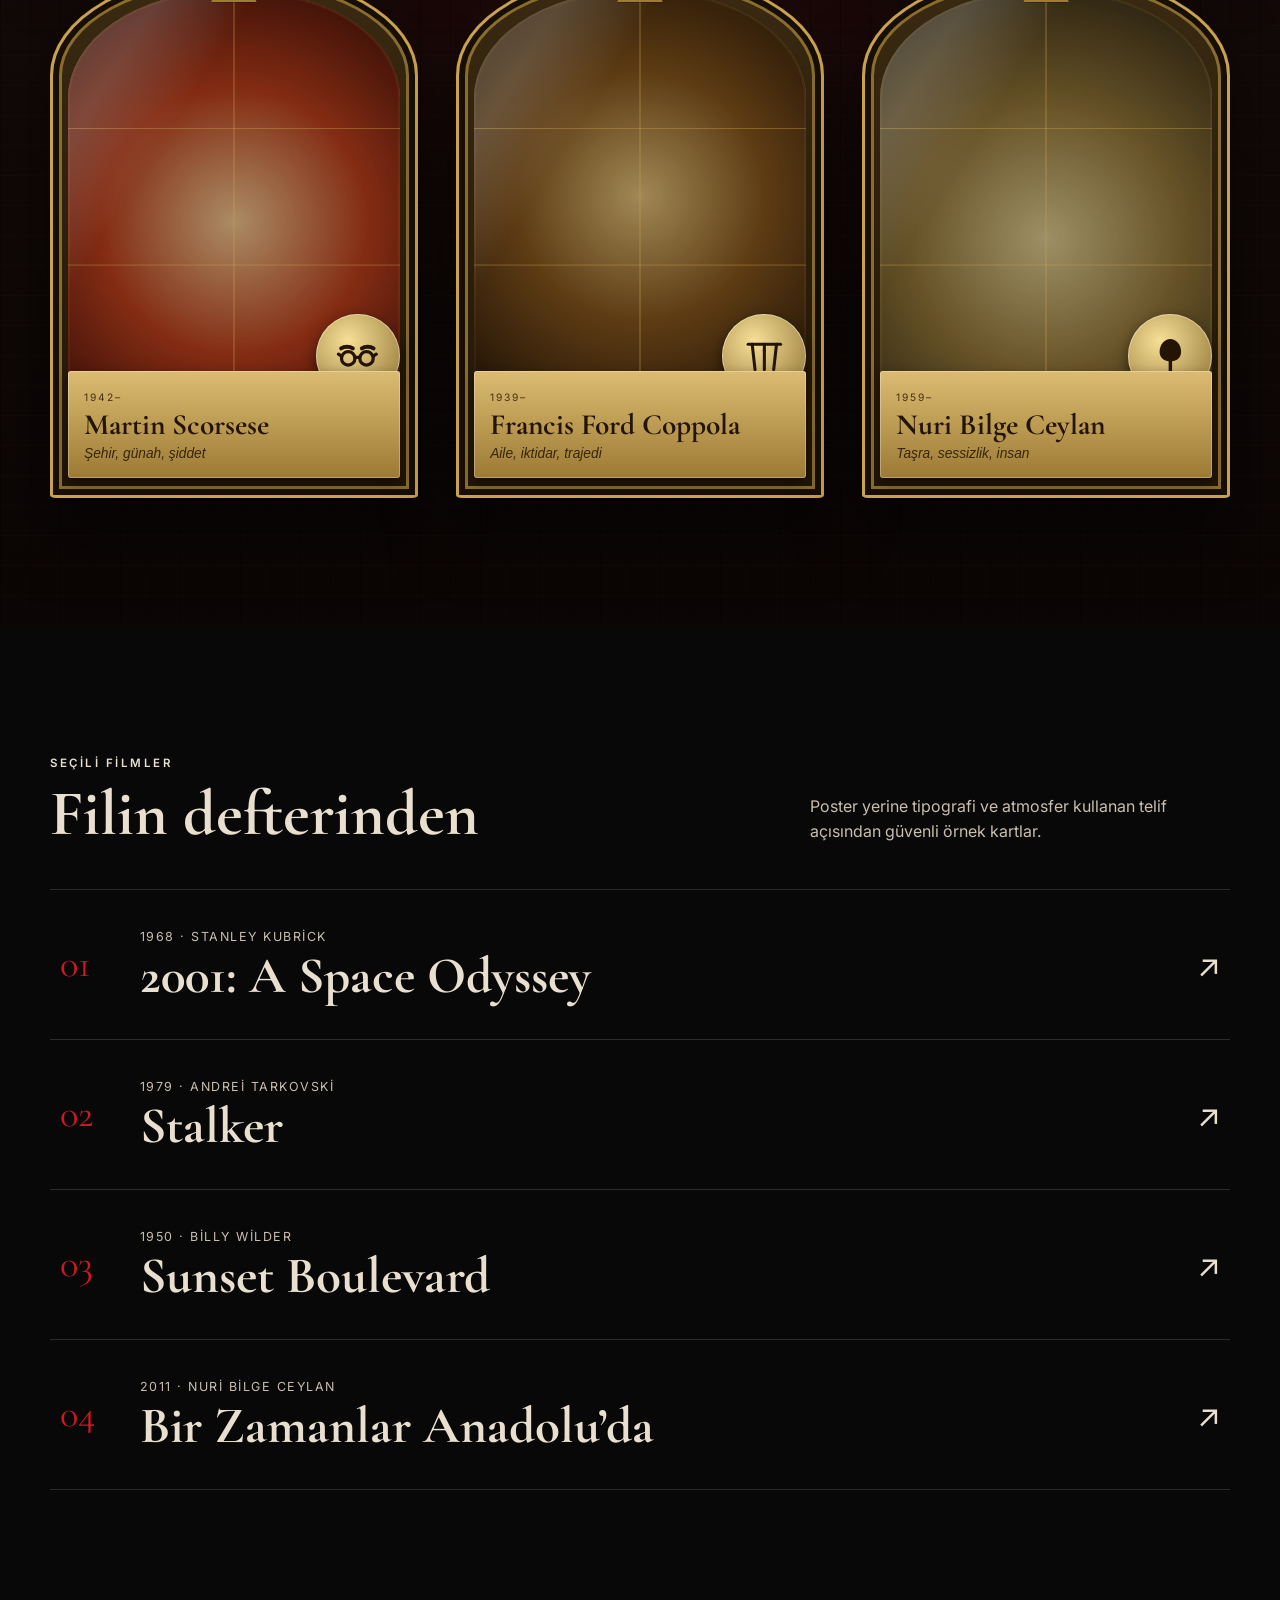
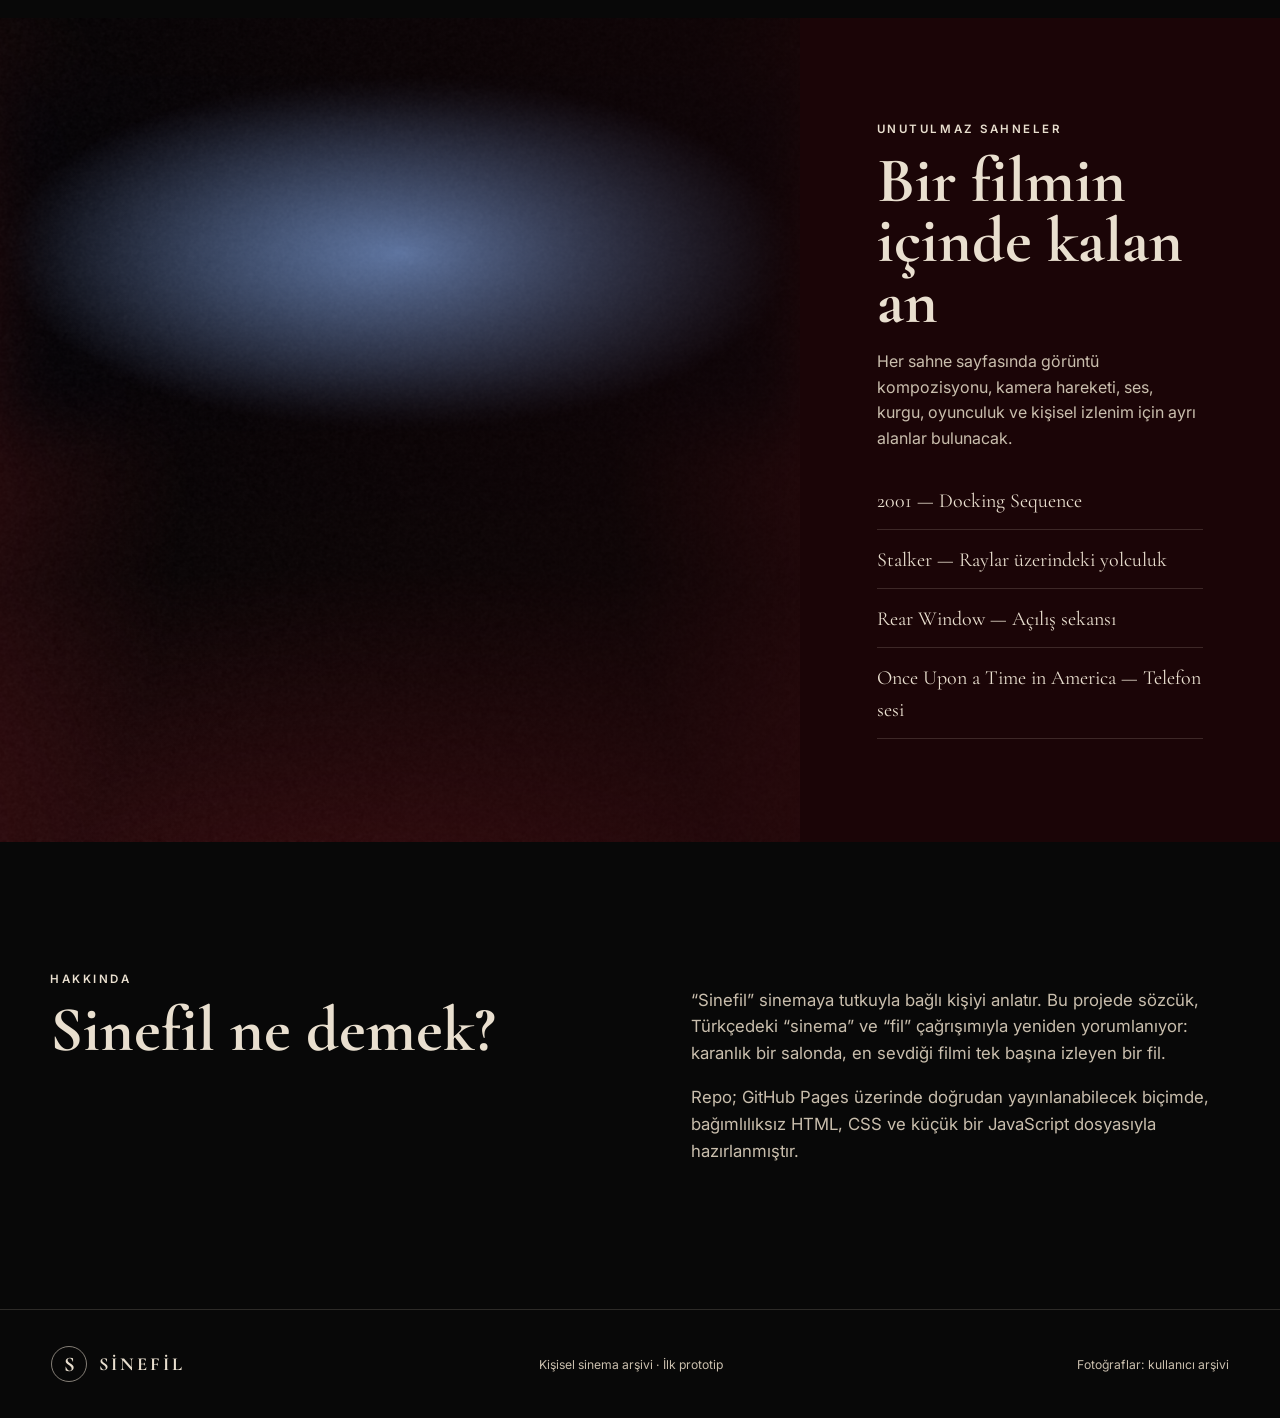
==== commit 0e9cfa94: "Add files via upload" ====
--- a/index.html
+++ b/index.html
@@ -83,6 +83,7 @@
 
       <div class="collection-grid">
         <article class="collection-card silent">
+          <span class="coll-img" aria-hidden="true"></span>
           <span class="card-number">01</span>
           <div>
             <p class="card-label">1895–1929</p>
@@ -93,6 +94,7 @@
         </article>
 
         <article class="collection-card noir">
+          <span class="coll-img" aria-hidden="true"></span>
           <span class="card-number">02</span>
           <div>
             <p class="card-label" data-lang="tr">Gölgeler ve suç</p><p class="card-label" data-lang="en" hidden>Shadows and crime</p><p class="card-label" data-lang="de" hidden>Schatten und Verbrechen</p>
@@ -103,6 +105,7 @@
         </article>
 
         <article class="collection-card auteurs">
+          <span class="coll-img" aria-hidden="true"></span>
           <span class="card-number">03</span>
           <div>
             <p class="card-label" data-lang="tr">Auteur sineması</p><p class="card-label" data-lang="en" hidden>Auteur cinema</p><p class="card-label" data-lang="de" hidden>Autorenkino</p>
--- a/style.css
+++ b/style.css
@@ -390,71 +390,81 @@
 .collection-grid {
   display: grid;
   grid-template-columns: repeat(3, 1fr);
-  gap: 16px;
+  gap: clamp(16px, 2.5vw, 30px);
 }
 
 .collection-card {
-  min-height: 470px;
-  padding: 28px;
+  position: relative;
+  isolation: isolate;
+  aspect-ratio: 3 / 4.25;
   display: flex;
   flex-direction: column;
-  justify-content: space-between;
-  border: 1px solid var(--line);
+  justify-content: flex-end;
+  padding: clamp(22px, 2.4vw, 34px);
   overflow: hidden;
-  position: relative;
-}
-
+  border-radius: 46% 46% 5px 5px / 15% 15% 3px 3px;
+  box-shadow: 0 30px 60px rgba(0,0,0,.55), inset 0 0 0 1px rgba(201,162,78,.4);
+  color: var(--paper);
+}
+
+/* the photograph — swap the file to use your own */
+.coll-img {
+  position: absolute;
+  inset: 0;
+  z-index: -2;
+  background-size: cover;
+  background-position: center;
+  transition: transform .9s ease;
+}
+.collection-card:hover .coll-img { transform: scale(1.07); }
+
+/* legibility gradient over the photo */
 .collection-card::after {
   content: "";
   position: absolute;
   inset: 0;
-  opacity: .12;
-  background: repeating-linear-gradient(135deg, transparent 0 10px, white 10px 11px);
-  pointer-events: none;
-}
-
-.collection-card > * { position: relative; z-index: 1; }
-
-.collection-card.silent {
-  background: linear-gradient(150deg, #d8d0c3, #403d39);
-  color: #101010;
-}
-
-.collection-card.noir {
-  background:
-    radial-gradient(circle at 75% 20%, rgba(255,255,255,.25), transparent 15%),
-    linear-gradient(140deg, #090909 0 56%, #d3d3d3 56% 57%, #161616 57%);
-}
-
-.collection-card.auteurs {
-  background:
-    linear-gradient(rgba(79,0,7,.35), rgba(0,0,0,.78)),
-    url("assets/images/cinema-red-01.png") center / cover;
-}
+  z-index: -1;
+  transition: background .5s ease;
+  background: linear-gradient(to top, rgba(6,4,3,.94) 6%, rgba(6,4,3,.55) 42%, rgba(6,4,3,.14) 100%);
+}
+.collection-card:hover::after {
+  background: linear-gradient(to top, rgba(6,4,3,.9) 6%, rgba(6,4,3,.34) 46%, rgba(6,4,3,.04) 100%);
+}
+
+/* per-collection photo + cinematic grade */
+.collection-card.silent  .coll-img { background-image: url("assets/images/coll-silent.jpg");  filter: sepia(.45) brightness(.82) contrast(1.05); }
+.collection-card.noir    .coll-img { background-image: url("assets/images/coll-noir.jpg");    filter: grayscale(1) brightness(.72) contrast(1.22); }
+.collection-card.auteurs .coll-img { background-image: url("assets/images/coll-masters.jpg"); filter: brightness(.8) saturate(1.08); }
 
 .card-number {
-  font-family: "Cormorant Garamond", serif;
-  font-size: 4rem;
+  position: absolute;
+  top: clamp(16px, 1.8vw, 26px);
+  left: clamp(22px, 2.4vw, 34px);
+  z-index: 1;
+  font-family: "Cormorant Garamond", serif;
+  font-size: clamp(2.3rem, 3.6vw, 3.3rem);
   line-height: 1;
-  opacity: .72;
+  opacity: .85;
 }
 
 .collection-card h3 {
   margin: 0 0 8px;
   font-family: "Cormorant Garamond", serif;
-  font-size: 2.8rem;
+  font-size: clamp(2rem, 3vw, 2.8rem);
   line-height: 1;
 }
 
-.collection-card p { margin: 0 0 20px; }
+.collection-card p { margin: 0 0 18px; color: var(--paper-soft); }
+
 .collection-card a {
   display: inline-block;
-  font-size: .75rem;
+  font-size: .74rem;
   font-weight: 600;
   text-transform: uppercase;
   letter-spacing: .14em;
   border-bottom: 1px solid currentColor;
 }
+
 
 /* ===== Movie-palace: auditorium doors ===== */
 .directors-section {
@@ -854,8 +864,14 @@
   align-items: stretch;
   gap: 1px;
   margin-top: 40px;
-  border-top: 1px solid rgba(201,162,78,.3);
-  background: rgba(201,162,78,.18);
+  min-height: 150px;
+  border-top: 1px solid rgba(201,162,78,.35);
+  background-color: #0a0605;
+  background-image:
+    linear-gradient(rgba(6,4,3,.5), rgba(6,4,3,.74)),
+    url("assets/images/elephant-hall.jpg");
+  background-position: center 56%;
+  background-size: cover;
 }
 
 .page-nav a {
@@ -863,12 +879,12 @@
   flex-direction: column;
   justify-content: center;
   gap: 4px;
-  padding: 26px clamp(18px, 4vw, 46px);
-  background: linear-gradient(180deg, rgba(20,12,8,.6), rgba(8,5,4,.85));
+  padding: 30px clamp(18px, 4vw, 46px);
+  background: rgba(10,6,5,.32);
   transition: background .25s ease;
 }
 
-.page-nav a:hover { background: rgba(163,15,25,.28); }
+.page-nav a:hover { background: rgba(163,15,25,.42); }
 
 .page-nav .pn-next { text-align: right; align-items: flex-end; }
 .page-nav .pn-home {
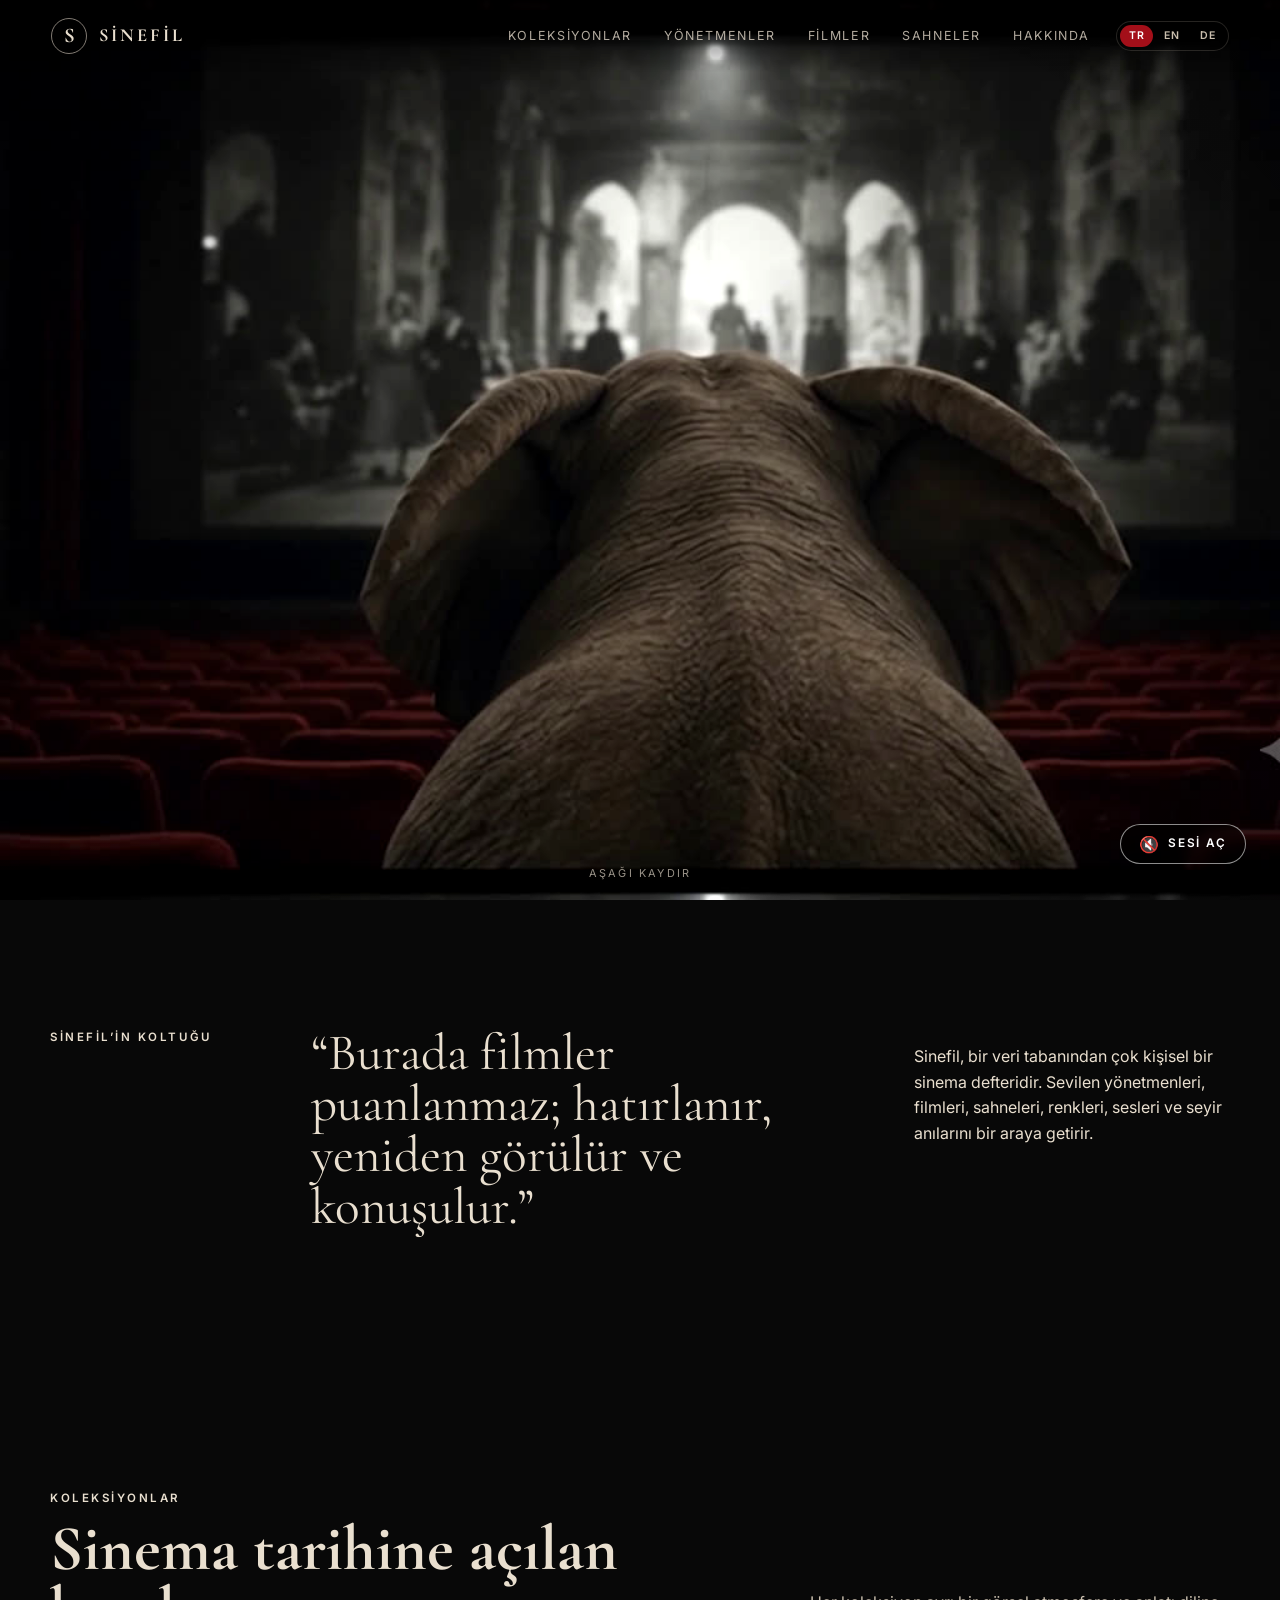
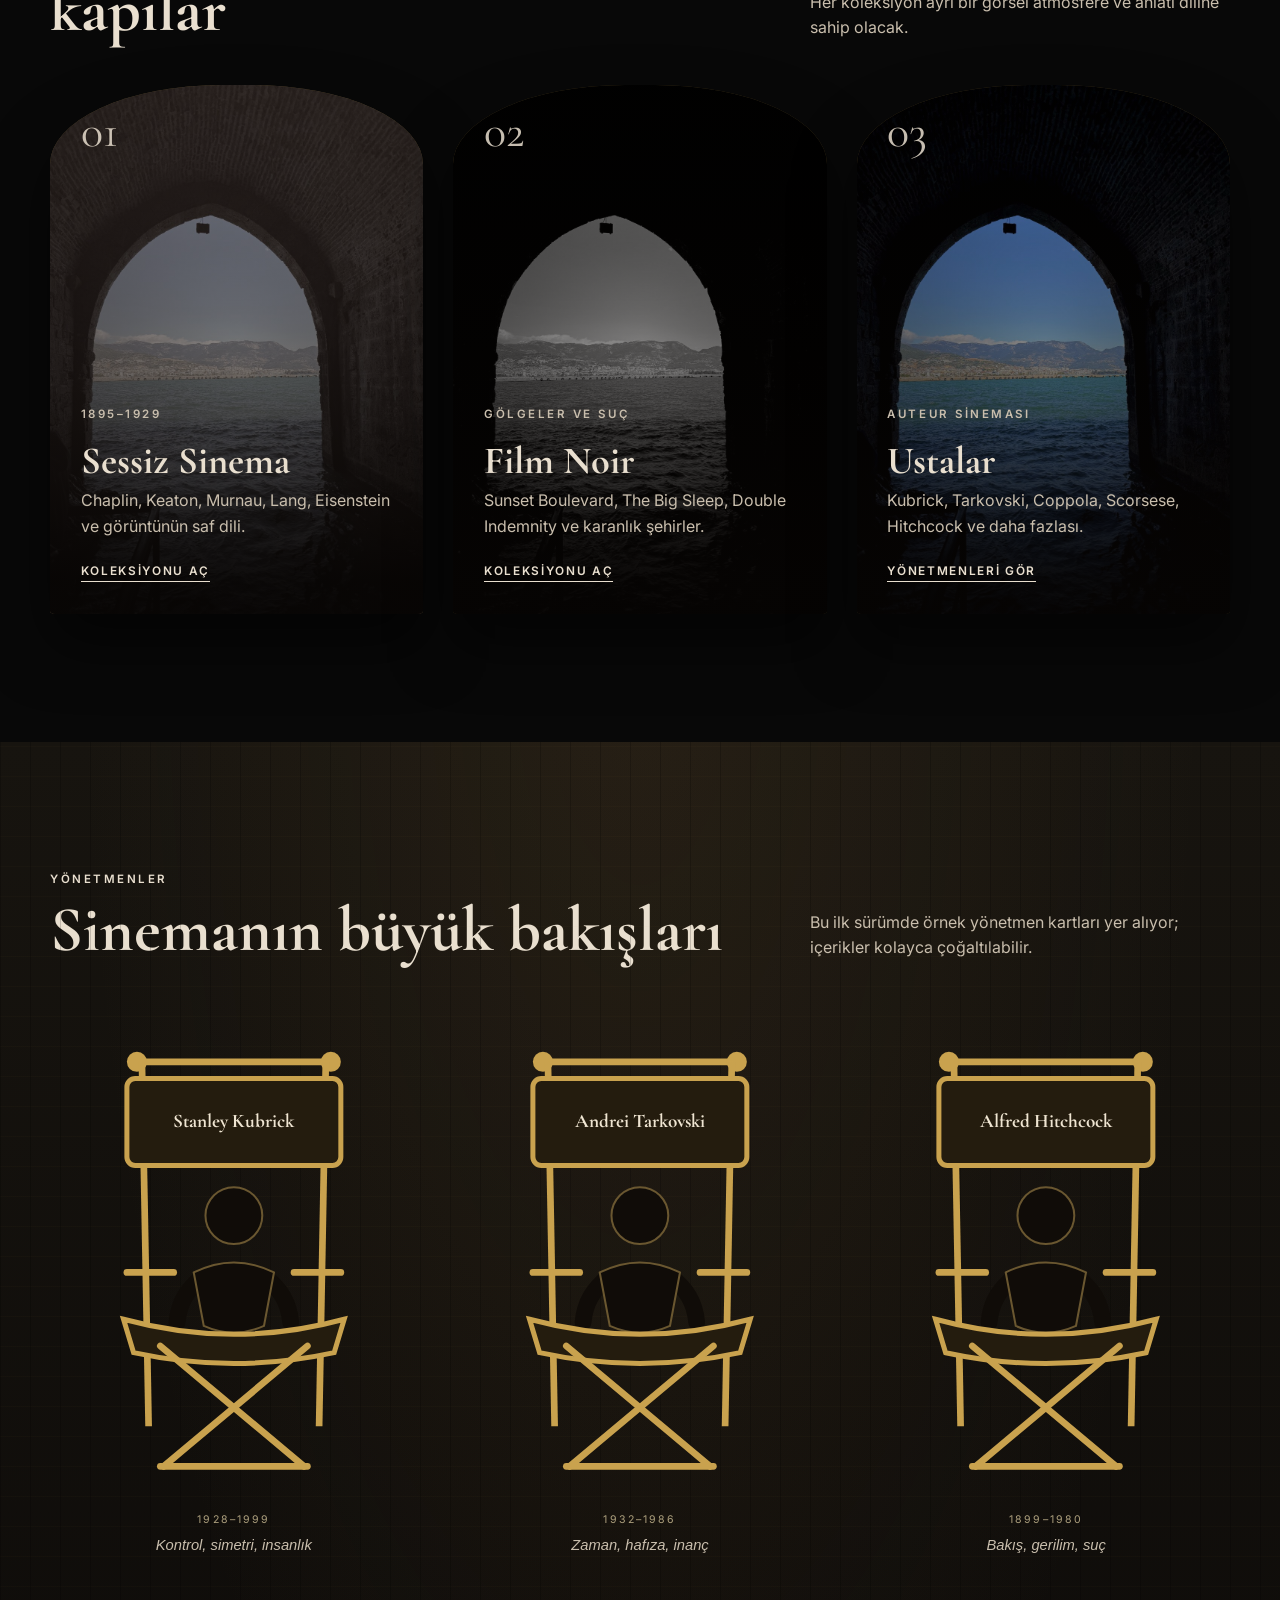
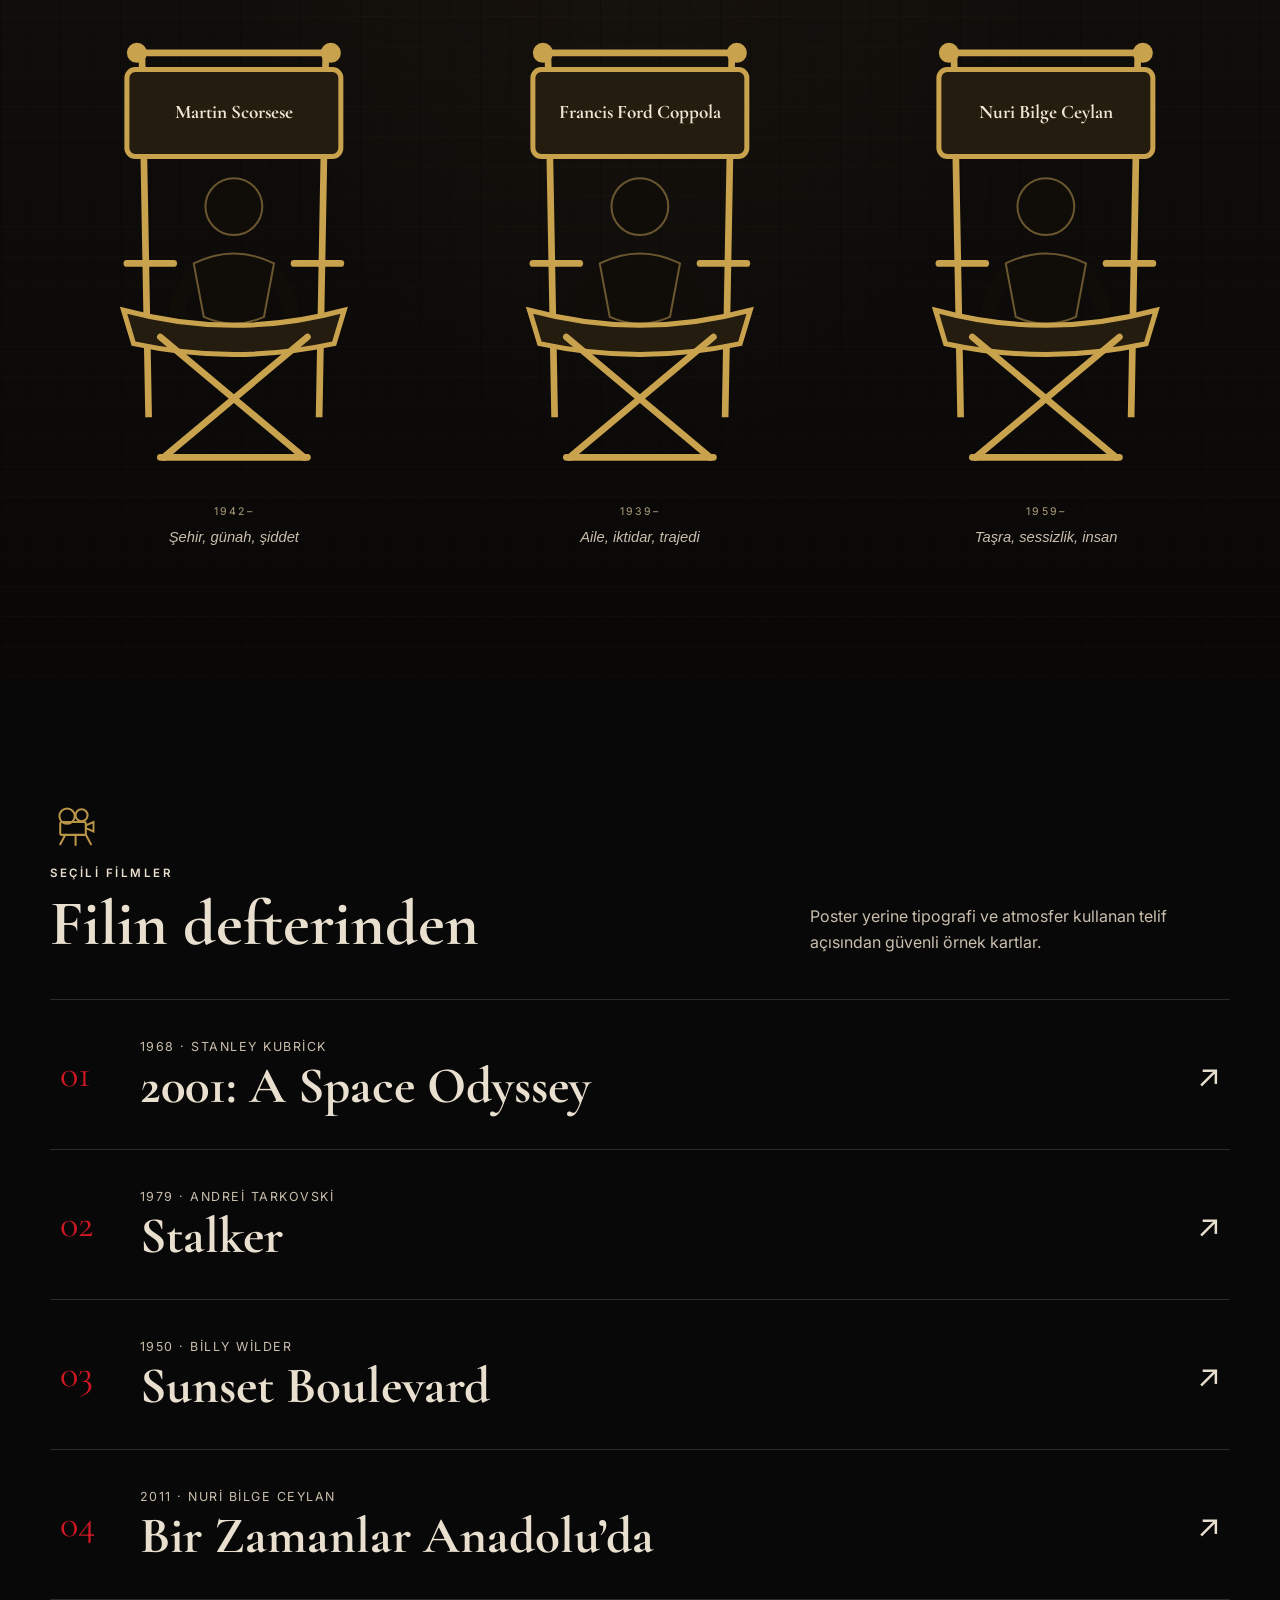
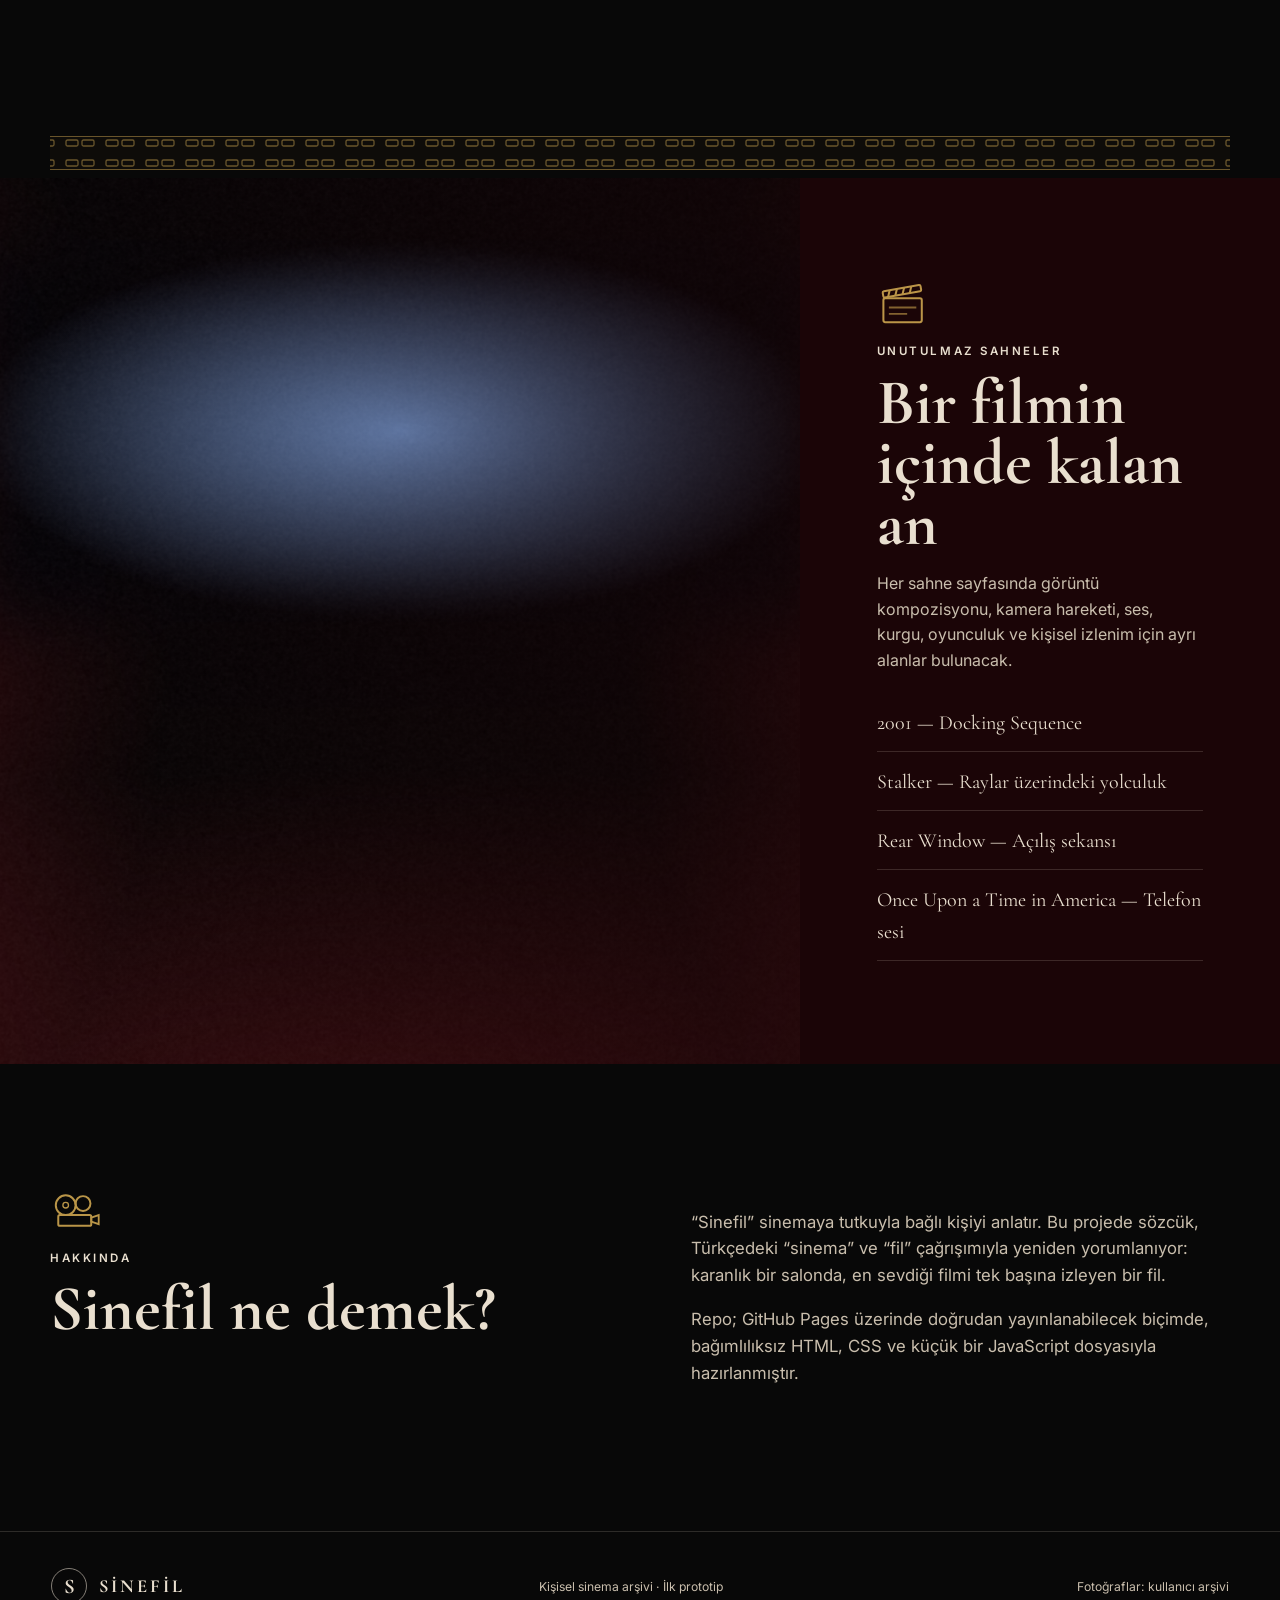
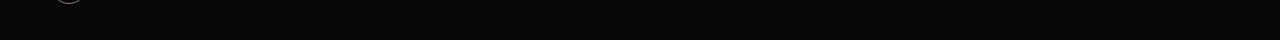
==== commit 61cce6ad: "Add files via upload" ====
--- a/index.html
+++ b/index.html
@@ -128,90 +128,174 @@
         </div>
 
         <div class="director-grid">
-          <a class="win" href="directors/stanley-kubrick.html">
-            <span class="win-frame">
-              <span class="win-glass">
-                <span class="win-view view-kubrick"></span>
-                <span class="win-grille"></span>
-              </span>
-              <span class="win-emblem" aria-hidden="true"><svg viewBox="0 0 24 24" fill="none"><circle cx="12" cy="12" r="9" stroke="#241403" stroke-width="1.6"/><circle cx="12" cy="12" r="3" fill="#b01319"/></svg></span>
-              <span class="win-plate">
-                <span class="director-year">1928–1999</span>
-                <strong>Stanley Kubrick</strong>
-                <em data-lang="tr">Kontrol, simetri, insanlık</em><em data-lang="en" hidden>Control, symmetry, humanity</em><em data-lang="de" hidden>Kontrolle, Symmetrie, Menschlichkeit</em>
-              </span>
-            </span>
-          </a>
-          <a class="win" href="directors/andrei-tarkovsky.html">
-            <span class="win-frame">
-              <span class="win-glass">
-                <span class="win-view view-tarkovsky"></span>
-                <span class="win-grille"></span>
-              </span>
-              <span class="win-emblem" aria-hidden="true"><svg viewBox="0 0 24 24"><path d="M12 2.5c3.2 3 4.5 5.2 4.5 7.6a4.5 4.5 0 0 1-9 0c0-1.3.6-2.4 1.8-3.4-.3 1.3.4 2.3 1.3 2.7C12 7.6 12 4.8 12 2.5Z" fill="#241403"/><rect x="9.2" y="19" width="5.6" height="2.4" rx="1" fill="#241403"/></svg></span>
-              <span class="win-plate">
-                <span class="director-year">1932–1986</span>
-                <strong>Andrei Tarkovski</strong>
-                <em data-lang="tr">Zaman, hafıza, inanç</em><em data-lang="en" hidden>Time, memory, faith</em><em data-lang="de" hidden>Zeit, Erinnerung, Glaube</em>
-              </span>
-            </span>
-          </a>
-          <a class="win" href="directors/alfred-hitchcock.html">
-            <span class="win-frame">
-              <span class="win-glass">
-                <span class="win-view view-hitchcock"></span>
-                <span class="win-grille"></span>
-              </span>
-              <span class="win-emblem" aria-hidden="true"><svg viewBox="0 0 24 24"><path d="M15.5 3c-2.6 0-4.4 1.8-4.8 4-.2 1-1 1.4-1.8 1.8-.9.4-1.4.8-1.4 1.4 0 .5.5.8 1.1.9.5.1.7.4.5.9-.2.7-.8 1.1-.8 1.9 0 .7.8.9 1.4 1.1V21h7.8v-3.3c2.1-1.1 3.3-3.1 3.3-5.9C20.5 6.2 18.7 3 15.5 3Z" fill="#241403"/></svg></span>
-              <span class="win-plate">
-                <span class="director-year">1899–1980</span>
-                <strong>Alfred Hitchcock</strong>
-                <em data-lang="tr">Bakış, gerilim, suç</em><em data-lang="en" hidden>Gaze, suspense, crime</em><em data-lang="de" hidden>Blick, Spannung, Verbrechen</em>
-              </span>
-            </span>
-          </a>
-          <a class="win" href="directors/martin-scorsese.html">
-            <span class="win-frame">
-              <span class="win-glass">
-                <span class="win-view view-scorsese"></span>
-                <span class="win-grille"></span>
-              </span>
-              <span class="win-emblem" aria-hidden="true"><svg viewBox="0 0 24 24" fill="none" stroke="#241403" stroke-width="1.6"><circle cx="7.5" cy="13.5" r="3.3"/><circle cx="16.5" cy="13.5" r="3.3"/><path d="M10.8 13h2.4" stroke-linecap="round"/><path d="M4.2 12.4 2.7 11.4" stroke-linecap="round"/><path d="M19.8 12.4l1.5-1" stroke-linecap="round"/><path d="M4 8.6c1.6-1.1 4.2-1.1 5.8 0" stroke-width="1.9" stroke-linecap="round"/><path d="M14.2 8.6c1.6-1.1 4.2-1.1 5.8 0" stroke-width="1.9" stroke-linecap="round"/></svg></span>
-              <span class="win-plate">
-                <span class="director-year">1942–</span>
-                <strong>Martin Scorsese</strong>
-                <em data-lang="tr">Şehir, günah, şiddet</em><em data-lang="en" hidden>City, sin, violence</em><em data-lang="de" hidden>Stadt, Sünde, Gewalt</em>
-              </span>
-            </span>
-          </a>
-          <a class="win" href="directors/francis-ford-coppola.html">
-            <span class="win-frame">
-              <span class="win-glass">
-                <span class="win-view view-coppola"></span>
-                <span class="win-grille"></span>
-              </span>
-              <span class="win-emblem" aria-hidden="true"><svg viewBox="0 0 24 24" fill="none" stroke="#241403" stroke-width="1.5" stroke-linecap="round"><path d="M4 6.5h16"/><path d="M12 6.5v3"/><path d="M6 6.5 7.4 19"/><path d="M12 9.5V19"/><path d="M18 6.5 16.6 19"/></svg></span>
-              <span class="win-plate">
-                <span class="director-year">1939–</span>
-                <strong>Francis Ford Coppola</strong>
-                <em data-lang="tr">Aile, iktidar, trajedi</em><em data-lang="en" hidden>Family, power, tragedy</em><em data-lang="de" hidden>Familie, Macht, Tragödie</em>
-              </span>
-            </span>
-          </a>
-          <a class="win" href="directors/nuri-bilge-ceylan.html">
-            <span class="win-frame">
-              <span class="win-glass">
-                <span class="win-view view-ceylan"></span>
-                <span class="win-grille"></span>
-              </span>
-              <span class="win-emblem" aria-hidden="true"><svg viewBox="0 0 24 24"><path d="M12 21v-6.5" stroke="#241403" stroke-width="1.7" stroke-linecap="round" fill="none"/><path d="M12 15c-3.2 0-5.3-2-5.3-4.8C6.7 6.8 9.2 4 12 4s5.3 2.8 5.3 6.2C17.3 13 15.2 15 12 15Z" fill="#241403"/><path d="M5.5 21h13" stroke="#241403" stroke-width="1.4" stroke-linecap="round" fill="none"/></svg></span>
-              <span class="win-plate">
-                <span class="director-year">1959–</span>
-                <strong>Nuri Bilge Ceylan</strong>
-                <em data-lang="tr">Taşra, sessizlik, insan</em><em data-lang="en" hidden>Province, silence, humanity</em><em data-lang="de" hidden>Provinz, Stille, Mensch</em>
-              </span>
-            </span>
-          </a>
+          <a class="chair" href="directors/stanley-kubrick.html">
+          <div class="chair-svg">
+            <svg class="chair-art" viewBox="0 0 220 300" aria-hidden="true">
+          <line x1="52" y1="34" x2="168" y2="34" stroke="#c9a24e" stroke-width="4" stroke-linecap="round"/>
+          <circle cx="52" cy="34" r="6" fill="#c9a24e"/><circle cx="168" cy="34" r="6" fill="#c9a24e"/>
+          <line x1="55" y1="34" x2="59" y2="252" stroke="#c9a24e" stroke-width="4"/>
+          <line x1="165" y1="34" x2="161" y2="252" stroke="#c9a24e" stroke-width="4"/>
+          <rect x="46" y="44" width="128" height="52" rx="5" fill="#241c0e" stroke="#c9a24e" stroke-width="3"/>
+          <path class="chair-arm" d="M92,162 C82,170 77,178 76,190"/>
+          <path class="chair-arm" d="M128,162 C138,170 143,178 144,190"/>
+          <g class="chair-figure">
+            <circle cx="110" cy="126" r="17"/>
+            <path d="M86,160 Q110,148 134,160 L128,192 Q110,200 92,192 Z"/>
+          </g>
+          <line x1="46" y1="160" x2="74" y2="160" stroke="#c9a24e" stroke-width="4" stroke-linecap="round"/>
+          <line x1="146" y1="160" x2="174" y2="160" stroke="#c9a24e" stroke-width="4" stroke-linecap="round"/>
+          <path d="M44,188 Q110,206 176,188 L170,208 Q110,221 50,208 Z" fill="#241c0e" stroke="#c9a24e" stroke-width="3"/>
+          <line x1="66" y1="204" x2="152" y2="276" stroke="#c9a24e" stroke-width="4" stroke-linecap="round"/>
+          <line x1="154" y1="204" x2="68" y2="276" stroke="#c9a24e" stroke-width="4" stroke-linecap="round"/>
+          <line x1="66" y1="276" x2="154" y2="276" stroke="#c9a24e" stroke-width="4" stroke-linecap="round"/>
+        </svg>
+            <span class="chair-name">Stanley Kubrick</span>
+          </div>
+          <div class="chair-plate">
+            <span class="director-year">1928–1999</span>
+            <em data-lang="tr">Kontrol, simetri, insanlık</em><em data-lang="en" hidden>Control, symmetry, humanity</em><em data-lang="de" hidden>Kontrolle, Symmetrie, Menschlichkeit</em>
+          </div>
+        </a>
+          <a class="chair" href="directors/andrei-tarkovsky.html">
+          <div class="chair-svg">
+            <svg class="chair-art" viewBox="0 0 220 300" aria-hidden="true">
+          <line x1="52" y1="34" x2="168" y2="34" stroke="#c9a24e" stroke-width="4" stroke-linecap="round"/>
+          <circle cx="52" cy="34" r="6" fill="#c9a24e"/><circle cx="168" cy="34" r="6" fill="#c9a24e"/>
+          <line x1="55" y1="34" x2="59" y2="252" stroke="#c9a24e" stroke-width="4"/>
+          <line x1="165" y1="34" x2="161" y2="252" stroke="#c9a24e" stroke-width="4"/>
+          <rect x="46" y="44" width="128" height="52" rx="5" fill="#241c0e" stroke="#c9a24e" stroke-width="3"/>
+          <path class="chair-arm" d="M92,162 C82,170 77,178 76,190"/>
+          <path class="chair-arm" d="M128,162 C138,170 143,178 144,190"/>
+          <g class="chair-figure">
+            <circle cx="110" cy="126" r="17"/>
+            <path d="M86,160 Q110,148 134,160 L128,192 Q110,200 92,192 Z"/>
+          </g>
+          <line x1="46" y1="160" x2="74" y2="160" stroke="#c9a24e" stroke-width="4" stroke-linecap="round"/>
+          <line x1="146" y1="160" x2="174" y2="160" stroke="#c9a24e" stroke-width="4" stroke-linecap="round"/>
+          <path d="M44,188 Q110,206 176,188 L170,208 Q110,221 50,208 Z" fill="#241c0e" stroke="#c9a24e" stroke-width="3"/>
+          <line x1="66" y1="204" x2="152" y2="276" stroke="#c9a24e" stroke-width="4" stroke-linecap="round"/>
+          <line x1="154" y1="204" x2="68" y2="276" stroke="#c9a24e" stroke-width="4" stroke-linecap="round"/>
+          <line x1="66" y1="276" x2="154" y2="276" stroke="#c9a24e" stroke-width="4" stroke-linecap="round"/>
+        </svg>
+            <span class="chair-name">Andrei Tarkovski</span>
+          </div>
+          <div class="chair-plate">
+            <span class="director-year">1932–1986</span>
+            <em data-lang="tr">Zaman, hafıza, inanç</em><em data-lang="en" hidden>Time, memory, faith</em><em data-lang="de" hidden>Zeit, Erinnerung, Glaube</em>
+          </div>
+        </a>
+          <a class="chair" href="directors/alfred-hitchcock.html">
+          <div class="chair-svg">
+            <svg class="chair-art" viewBox="0 0 220 300" aria-hidden="true">
+          <line x1="52" y1="34" x2="168" y2="34" stroke="#c9a24e" stroke-width="4" stroke-linecap="round"/>
+          <circle cx="52" cy="34" r="6" fill="#c9a24e"/><circle cx="168" cy="34" r="6" fill="#c9a24e"/>
+          <line x1="55" y1="34" x2="59" y2="252" stroke="#c9a24e" stroke-width="4"/>
+          <line x1="165" y1="34" x2="161" y2="252" stroke="#c9a24e" stroke-width="4"/>
+          <rect x="46" y="44" width="128" height="52" rx="5" fill="#241c0e" stroke="#c9a24e" stroke-width="3"/>
+          <path class="chair-arm" d="M92,162 C82,170 77,178 76,190"/>
+          <path class="chair-arm" d="M128,162 C138,170 143,178 144,190"/>
+          <g class="chair-figure">
+            <circle cx="110" cy="126" r="17"/>
+            <path d="M86,160 Q110,148 134,160 L128,192 Q110,200 92,192 Z"/>
+          </g>
+          <line x1="46" y1="160" x2="74" y2="160" stroke="#c9a24e" stroke-width="4" stroke-linecap="round"/>
+          <line x1="146" y1="160" x2="174" y2="160" stroke="#c9a24e" stroke-width="4" stroke-linecap="round"/>
+          <path d="M44,188 Q110,206 176,188 L170,208 Q110,221 50,208 Z" fill="#241c0e" stroke="#c9a24e" stroke-width="3"/>
+          <line x1="66" y1="204" x2="152" y2="276" stroke="#c9a24e" stroke-width="4" stroke-linecap="round"/>
+          <line x1="154" y1="204" x2="68" y2="276" stroke="#c9a24e" stroke-width="4" stroke-linecap="round"/>
+          <line x1="66" y1="276" x2="154" y2="276" stroke="#c9a24e" stroke-width="4" stroke-linecap="round"/>
+        </svg>
+            <span class="chair-name">Alfred Hitchcock</span>
+          </div>
+          <div class="chair-plate">
+            <span class="director-year">1899–1980</span>
+            <em data-lang="tr">Bakış, gerilim, suç</em><em data-lang="en" hidden>Gaze, suspense, crime</em><em data-lang="de" hidden>Blick, Spannung, Verbrechen</em>
+          </div>
+        </a>
+          <a class="chair" href="directors/martin-scorsese.html">
+          <div class="chair-svg">
+            <svg class="chair-art" viewBox="0 0 220 300" aria-hidden="true">
+          <line x1="52" y1="34" x2="168" y2="34" stroke="#c9a24e" stroke-width="4" stroke-linecap="round"/>
+          <circle cx="52" cy="34" r="6" fill="#c9a24e"/><circle cx="168" cy="34" r="6" fill="#c9a24e"/>
+          <line x1="55" y1="34" x2="59" y2="252" stroke="#c9a24e" stroke-width="4"/>
+          <line x1="165" y1="34" x2="161" y2="252" stroke="#c9a24e" stroke-width="4"/>
+          <rect x="46" y="44" width="128" height="52" rx="5" fill="#241c0e" stroke="#c9a24e" stroke-width="3"/>
+          <path class="chair-arm" d="M92,162 C82,170 77,178 76,190"/>
+          <path class="chair-arm" d="M128,162 C138,170 143,178 144,190"/>
+          <g class="chair-figure">
+            <circle cx="110" cy="126" r="17"/>
+            <path d="M86,160 Q110,148 134,160 L128,192 Q110,200 92,192 Z"/>
+          </g>
+          <line x1="46" y1="160" x2="74" y2="160" stroke="#c9a24e" stroke-width="4" stroke-linecap="round"/>
+          <line x1="146" y1="160" x2="174" y2="160" stroke="#c9a24e" stroke-width="4" stroke-linecap="round"/>
+          <path d="M44,188 Q110,206 176,188 L170,208 Q110,221 50,208 Z" fill="#241c0e" stroke="#c9a24e" stroke-width="3"/>
+          <line x1="66" y1="204" x2="152" y2="276" stroke="#c9a24e" stroke-width="4" stroke-linecap="round"/>
+          <line x1="154" y1="204" x2="68" y2="276" stroke="#c9a24e" stroke-width="4" stroke-linecap="round"/>
+          <line x1="66" y1="276" x2="154" y2="276" stroke="#c9a24e" stroke-width="4" stroke-linecap="round"/>
+        </svg>
+            <span class="chair-name">Martin Scorsese</span>
+          </div>
+          <div class="chair-plate">
+            <span class="director-year">1942–</span>
+            <em data-lang="tr">Şehir, günah, şiddet</em><em data-lang="en" hidden>City, sin, violence</em><em data-lang="de" hidden>Stadt, Sünde, Gewalt</em>
+          </div>
+        </a>
+          <a class="chair" href="directors/francis-ford-coppola.html">
+          <div class="chair-svg">
+            <svg class="chair-art" viewBox="0 0 220 300" aria-hidden="true">
+          <line x1="52" y1="34" x2="168" y2="34" stroke="#c9a24e" stroke-width="4" stroke-linecap="round"/>
+          <circle cx="52" cy="34" r="6" fill="#c9a24e"/><circle cx="168" cy="34" r="6" fill="#c9a24e"/>
+          <line x1="55" y1="34" x2="59" y2="252" stroke="#c9a24e" stroke-width="4"/>
+          <line x1="165" y1="34" x2="161" y2="252" stroke="#c9a24e" stroke-width="4"/>
+          <rect x="46" y="44" width="128" height="52" rx="5" fill="#241c0e" stroke="#c9a24e" stroke-width="3"/>
+          <path class="chair-arm" d="M92,162 C82,170 77,178 76,190"/>
+          <path class="chair-arm" d="M128,162 C138,170 143,178 144,190"/>
+          <g class="chair-figure">
+            <circle cx="110" cy="126" r="17"/>
+            <path d="M86,160 Q110,148 134,160 L128,192 Q110,200 92,192 Z"/>
+          </g>
+          <line x1="46" y1="160" x2="74" y2="160" stroke="#c9a24e" stroke-width="4" stroke-linecap="round"/>
+          <line x1="146" y1="160" x2="174" y2="160" stroke="#c9a24e" stroke-width="4" stroke-linecap="round"/>
+          <path d="M44,188 Q110,206 176,188 L170,208 Q110,221 50,208 Z" fill="#241c0e" stroke="#c9a24e" stroke-width="3"/>
+          <line x1="66" y1="204" x2="152" y2="276" stroke="#c9a24e" stroke-width="4" stroke-linecap="round"/>
+          <line x1="154" y1="204" x2="68" y2="276" stroke="#c9a24e" stroke-width="4" stroke-linecap="round"/>
+          <line x1="66" y1="276" x2="154" y2="276" stroke="#c9a24e" stroke-width="4" stroke-linecap="round"/>
+        </svg>
+            <span class="chair-name">Francis Ford Coppola</span>
+          </div>
+          <div class="chair-plate">
+            <span class="director-year">1939–</span>
+            <em data-lang="tr">Aile, iktidar, trajedi</em><em data-lang="en" hidden>Family, power, tragedy</em><em data-lang="de" hidden>Familie, Macht, Tragödie</em>
+          </div>
+        </a>
+          <a class="chair" href="directors/nuri-bilge-ceylan.html">
+          <div class="chair-svg">
+            <svg class="chair-art" viewBox="0 0 220 300" aria-hidden="true">
+          <line x1="52" y1="34" x2="168" y2="34" stroke="#c9a24e" stroke-width="4" stroke-linecap="round"/>
+          <circle cx="52" cy="34" r="6" fill="#c9a24e"/><circle cx="168" cy="34" r="6" fill="#c9a24e"/>
+          <line x1="55" y1="34" x2="59" y2="252" stroke="#c9a24e" stroke-width="4"/>
+          <line x1="165" y1="34" x2="161" y2="252" stroke="#c9a24e" stroke-width="4"/>
+          <rect x="46" y="44" width="128" height="52" rx="5" fill="#241c0e" stroke="#c9a24e" stroke-width="3"/>
+          <path class="chair-arm" d="M92,162 C82,170 77,178 76,190"/>
+          <path class="chair-arm" d="M128,162 C138,170 143,178 144,190"/>
+          <g class="chair-figure">
+            <circle cx="110" cy="126" r="17"/>
+            <path d="M86,160 Q110,148 134,160 L128,192 Q110,200 92,192 Z"/>
+          </g>
+          <line x1="46" y1="160" x2="74" y2="160" stroke="#c9a24e" stroke-width="4" stroke-linecap="round"/>
+          <line x1="146" y1="160" x2="174" y2="160" stroke="#c9a24e" stroke-width="4" stroke-linecap="round"/>
+          <path d="M44,188 Q110,206 176,188 L170,208 Q110,221 50,208 Z" fill="#241c0e" stroke="#c9a24e" stroke-width="3"/>
+          <line x1="66" y1="204" x2="152" y2="276" stroke="#c9a24e" stroke-width="4" stroke-linecap="round"/>
+          <line x1="154" y1="204" x2="68" y2="276" stroke="#c9a24e" stroke-width="4" stroke-linecap="round"/>
+          <line x1="66" y1="276" x2="154" y2="276" stroke="#c9a24e" stroke-width="4" stroke-linecap="round"/>
+        </svg>
+            <span class="chair-name">Nuri Bilge Ceylan</span>
+          </div>
+          <div class="chair-plate">
+            <span class="director-year">1959–</span>
+            <em data-lang="tr">Taşra, sessizlik, insan</em><em data-lang="en" hidden>Province, silence, humanity</em><em data-lang="de" hidden>Provinz, Stille, Mensch</em>
+          </div>
+        </a>
         </div>
       </div>
     </section>
@@ -219,6 +303,7 @@
     <section id="films" class="section-shell films-section">
       <div class="section-heading">
         <div>
+          <svg class="sec-icon" viewBox="0 0 60 50" aria-hidden="true"><circle cx="20" cy="13" r="9" fill="none" stroke="currentColor" stroke-width="2.4"/><circle cx="37" cy="12" r="7" fill="none" stroke="currentColor" stroke-width="2.4"/><rect x="12" y="20" width="30" height="15" rx="2" fill="none" stroke="currentColor" stroke-width="2.4"/><path d="M42 24l9-4v11l-9-4z" fill="none" stroke="currentColor" stroke-width="2.2"/><path d="M18 35l-6 11M30 35v12M42 35l6 11" stroke="currentColor" stroke-width="2.4" stroke-linecap="round"/></svg>
           <p class="section-kicker" data-lang="tr">Seçili filmler</p><p class="section-kicker" data-lang="en" hidden>Selected films</p><p class="section-kicker" data-lang="de" hidden>Ausgewählte Filme</p>
           <h2 data-lang="tr">Filin defterinden</h2><h2 data-lang="en" hidden>From the elephant's notebook</h2><h2 data-lang="de" hidden>Aus dem Notizbuch des Elefanten</h2>
         </div>
@@ -261,9 +346,12 @@
       </div>
     </section>
 
+    <div class="film-divider" aria-hidden="true"></div>
+
     <section id="scenes" class="scenes-section">
       <div class="scene-image" role="img" aria-label="Kırmızı koltuklu boş sinema salonu"></div>
       <div class="scene-copy">
+        <svg class="sec-icon" viewBox="0 0 56 50" aria-hidden="true"><g transform="rotate(-10 9 17)"><rect x="7" y="11" width="42" height="7" rx="1.5" fill="none" stroke="currentColor" stroke-width="2.2"/><path d="M15 11l-3 7M23 11l-3 7M31 11l-3 7M39 11l-3 7" stroke="currentColor" stroke-width="2.2"/></g><rect x="7" y="19" width="42" height="26" rx="2" fill="none" stroke="currentColor" stroke-width="2.2"/><path d="M13 29h30M13 36h20" stroke="currentColor" stroke-width="2" opacity=".65"/></svg>
         <p class="section-kicker" data-lang="tr">Unutulmaz sahneler</p><p class="section-kicker" data-lang="en" hidden>Unforgettable scenes</p><p class="section-kicker" data-lang="de" hidden>Unvergessliche Szenen</p>
         <h2 data-lang="tr">Bir filmin içinde kalan an</h2><h2 data-lang="en" hidden>A moment held inside a film</h2><h2 data-lang="de" hidden>Ein Augenblick, der im Film bleibt</h2>
         <p data-lang="tr">
@@ -287,7 +375,8 @@
 
     <section id="about" class="about-section section-shell">
       <div>
-        <p class="section-kicker" data-lang="tr">Hakkında</p><p class="section-kicker" data-lang="en" hidden>About</p><p class="section-kicker" data-lang="de" hidden>Über</p>
+        <svg class="sec-icon" viewBox="0 0 62 50" aria-hidden="true"><circle cx="19" cy="16" r="12" fill="none" stroke="currentColor" stroke-width="2.4"/><circle cx="40" cy="14" r="9" fill="none" stroke="currentColor" stroke-width="2.4"/><circle cx="19" cy="16" r="3.4" fill="none" stroke="currentColor" stroke-width="1.6"/><rect x="10" y="28" width="40" height="13" rx="2" fill="none" stroke="currentColor" stroke-width="2.4"/><path d="M50 31l9-3v11l-9-3z" fill="none" stroke="currentColor" stroke-width="2.2"/></svg>
+          <p class="section-kicker" data-lang="tr">Hakkında</p><p class="section-kicker" data-lang="en" hidden>About</p><p class="section-kicker" data-lang="de" hidden>Über</p>
         <h2 data-lang="tr">Sinefil ne demek?</h2><h2 data-lang="en" hidden>What does “Sinefil” mean?</h2><h2 data-lang="de" hidden>Was bedeutet „Sinefil“?</h2>
       </div>
       <div class="about-copy">
--- a/style.css
+++ b/style.css
@@ -139,8 +139,8 @@
 }
 
 .sound-toggle {
-  position: absolute;
-  z-index: 8;
+  position: fixed;
+  z-index: 60;
   right: clamp(16px, 3vw, 34px);
   bottom: clamp(20px, 4vh, 40px);
   display: inline-flex;
@@ -432,9 +432,9 @@
 }
 
 /* per-collection photo + cinematic grade */
-.collection-card.silent  .coll-img { background-image: url("assets/images/coll-silent.jpg");  filter: sepia(.45) brightness(.82) contrast(1.05); }
-.collection-card.noir    .coll-img { background-image: url("assets/images/coll-noir.jpg");    filter: grayscale(1) brightness(.72) contrast(1.22); }
-.collection-card.auteurs .coll-img { background-image: url("assets/images/coll-masters.jpg"); filter: brightness(.8) saturate(1.08); }
+.collection-card.silent  .coll-img { background-image: url("assets/images/coll-silent.jpg"); }
+.collection-card.noir    .coll-img { background-image: url("assets/images/coll-noir.jpg"); }
+.collection-card.auteurs .coll-img { background-image: url("assets/images/coll-masters.jpg"); }
 
 .card-number {
   position: absolute;
@@ -471,8 +471,8 @@
   position: relative;
   color: var(--paper);
   background:
-    radial-gradient(ellipse at 50% -8%, rgba(163,15,25,.30), transparent 62%),
-    linear-gradient(180deg, #1c0e0c 0%, #0b0605 100%);
+    radial-gradient(ellipse at 50% -8%, rgba(120,92,52,.16), transparent 62%),
+    linear-gradient(180deg, #17140f 0%, #0a0807 100%);
 }
 
 /* faint damask/carpet texture on the lobby wall */
@@ -494,156 +494,42 @@
   perspective: 1800px;
 }
 
-.win {
-  position: relative;
+.chair {
   display: block;
-  aspect-ratio: 3 / 4.3;
-  color: #f4e9d2;
-  transition: transform .45s ease;
-}
-
-.win:hover { transform: translateY(-5px); }
-
-/* golden arched window frame */
-.win-frame {
-  position: absolute;
-  inset: 0;
-  border-radius: 50% 50% 6px 6px / 20% 20% 3px 3px;
-  background: linear-gradient(180deg, #3a2a12, #211507);
-  box-shadow:
-    0 34px 64px rgba(0,0,0,.6),
-    inset 0 0 0 3px #c9a24e,
-    inset 0 0 0 9px #170f05,
-    inset 0 0 0 12px #8a6d2c;
-  overflow: hidden;
-}
-
-/* keystone at the crown of the arch */
-.win-frame::before {
-  content: "";
-  position: absolute;
-  top: 6px;
+  text-align: center;
+  color: var(--paper);
+  transition: transform .4s ease;
+}
+.chair:hover { transform: translateY(-6px); }
+.chair-svg { position: relative; }
+.chair-art { display: block; width: 100%; height: auto; overflow: visible; }
+.chair-figure { fill: #100c08; stroke: #6a5730; stroke-width: 1.2; transition: fill .35s ease; }
+.chair-arm { fill: none; stroke: #100c08; stroke-width: 10; stroke-linecap: round; }
+.chair:hover .chair-figure { fill: #2a1e10; }
+.chair-name {
+  position: absolute;
+  top: 23.3%;
   left: 50%;
-  transform: translateX(-50%);
-  width: 46px;
-  height: 26px;
-  background: linear-gradient(180deg, #eccd7c, #9a7a2e);
-  clip-path: polygon(28% 0, 72% 0, 100% 100%, 0 100%);
-  box-shadow: 0 2px 6px rgba(0,0,0,.55);
-  z-index: 6;
-}
-
-/* glass pane */
-.win-glass {
-  position: absolute;
-  top: 22px;
-  left: 18px;
-  right: 18px;
-  bottom: 96px;
-  border-radius: 46% 46% 3px 3px / 26% 26% 2px 2px;
-  overflow: hidden;
-  background: #0a0708;
-  box-shadow: inset 0 0 0 2px rgba(201,162,78,.75), inset 0 0 30px rgba(0,0,0,.65);
-}
-
-/* reflection streak on the glass */
-.win-glass::after {
-  content: "";
-  position: absolute;
-  inset: 0;
-  z-index: 4;
-  pointer-events: none;
-  background: linear-gradient(122deg, rgba(255,255,255,.18) 0 16%, transparent 32%);
-}
-
-/* the view behind the glass — each director a mood */
-.win-view {
-  position: absolute;
-  inset: 0;
-  z-index: 1;
-  transform: scale(1.03);
-  filter: brightness(.72) saturate(1.05);
-  opacity: .92;
-  transition: transform .9s ease, filter .6s ease, opacity .6s ease;
-}
-.win:hover .win-view {
-  transform: scale(1.1);
-  filter: brightness(1.08) saturate(1.18);
-  opacity: 1;
-}
-
-.view-kubrick   { background: radial-gradient(circle at 50% 40%, #a6d0ea, #2b5a7d 42%, #0a1622 100%); }
-.view-tarkovsky { background: radial-gradient(circle at 50% 58%, #d3bd83, #5c6b3f 46%, #1a1f12 100%); }
-.view-hitchcock { background: radial-gradient(circle at 50% 44%, #dfe6e0, #46685b 42%, #0f1a16 100%); }
-.view-scorsese  { background: radial-gradient(circle at 50% 56%, #ffd39a, #c0431f 46%, #2f0a08 100%); }
-.view-coppola   { background: radial-gradient(circle at 50% 50%, #f0cd84, #8a5a20 46%, #241408 100%); }
-.view-ceylan    { background: radial-gradient(circle at 50% 60%, #ecd89c, #9a7d3e 44%, #221b0f 100%); }
-
-/* muntins / window grille */
-.win-grille {
-  position: absolute;
-  inset: 0;
-  z-index: 3;
-  pointer-events: none;
-  opacity: .9;
-  transition: opacity .5s ease;
-  background:
-    linear-gradient(90deg, transparent calc(50% - 1px), rgba(201,162,78,.6) 50%, transparent calc(50% + 1px)),
-    linear-gradient(180deg, transparent calc(33.3% - 1px), rgba(201,162,78,.45) 33.3%, transparent calc(33.3% + 1px)),
-    linear-gradient(180deg, transparent calc(66.6% - 1px), rgba(201,162,78,.45) 66.6%, transparent calc(66.6% + 1px));
-}
-.win:hover .win-grille { opacity: .45; }
-
-/* director emblem badge */
-.win-emblem {
-  position: absolute;
-  z-index: 5;
-  right: 18px;
-  bottom: 100px;
-  width: 84px;
-  height: 84px;
-  display: grid;
-  place-items: center;
-  border-radius: 50%;
-  color: #2a1802;
-  background: radial-gradient(circle at 38% 32%, #f6df97, #8a6d2c);
-  box-shadow: 0 5px 14px rgba(0,0,0,.55), inset 0 0 0 1px rgba(255,255,255,.4);
-  transition: transform .45s ease;
-}
-.win:hover .win-emblem { transform: scale(1.1) rotate(-3deg); }
-.win-emblem svg { width: 58%; height: 58%; display: block; }
-
-/* brass nameplate */
-.win-plate {
-  position: absolute;
-  left: 18px;
-  right: 18px;
-  bottom: 20px;
-  z-index: 6;
-  padding: 12px 16px;
-  border-radius: 3px;
-  color: #241403;
-  background: linear-gradient(180deg, #dcbc72, #9c7a34);
-  box-shadow: 0 5px 12px rgba(0,0,0,.45), inset 0 0 0 1px rgba(255,255,255,.28);
-}
-.win-plate .director-year {
-  font-size: .64rem;
+  transform: translate(-50%, -50%);
+  width: 54%;
+  font-family: "Cormorant Garamond", serif;
+  font-weight: 700;
+  font-size: clamp(.9rem, 1.5vw, 1.2rem);
+  line-height: 1.02;
+  color: #efe5d2;
+}
+.chair-plate { margin-top: 6px; }
+.chair-plate .director-year {
+  display: block;
+  font-size: .66rem;
   letter-spacing: .2em;
   text-transform: uppercase;
-  opacity: .82;
-}
-.win-plate strong {
-  display: block;
-  font-family: "Cormorant Garamond", serif;
-  font-size: clamp(1.45rem, 2.3vw, 2.1rem);
-  line-height: .96;
-  margin: 2px 0 1px;
-}
-.win-plate em {
-  font-style: italic;
-  font-size: .86rem;
+  color: #c9ba92;
   opacity: .85;
-}
+  margin-bottom: 3px;
+}
+.chair-plate em { font-style: italic; font-size: .92rem; color: var(--paper-soft); }
+
 
 .film-grid {
   border-top: 1px solid var(--line);
@@ -919,3 +805,21 @@
     padding: 16px;
   }
 }
+
+
+/* ===== Sinema aracı süsleri ===== */
+.sec-icon {
+  display: block;
+  width: clamp(44px, 4vw, 58px);
+  height: auto;
+  color: #c9a24e;
+  margin-bottom: 16px;
+  opacity: .92;
+}
+.film-divider {
+  height: 34px;
+  width: min(1180px, calc(100% - 40px));
+  margin: 8px auto;
+  opacity: .5;
+  background: url("data:image/svg+xml,%3Csvg xmlns='http://www.w3.org/2000/svg' width='40' height='34'%3E%3Crect width='40' height='34' fill='%2314100a'/%3E%3Crect x='6' y='4' width='12' height='6' rx='1.5' fill='none' stroke='%23c9a24e' stroke-width='1.3'/%3E%3Crect x='22' y='4' width='12' height='6' rx='1.5' fill='none' stroke='%23c9a24e' stroke-width='1.3'/%3E%3Crect x='6' y='24' width='12' height='6' rx='1.5' fill='none' stroke='%23c9a24e' stroke-width='1.3'/%3E%3Crect x='22' y='24' width='12' height='6' rx='1.5' fill='none' stroke='%23c9a24e' stroke-width='1.3'/%3E%3Cline x1='0' y1='0.5' x2='40' y2='0.5' stroke='%23c9a24e' stroke-width='1'/%3E%3Cline x1='0' y1='33.5' x2='40' y2='33.5' stroke='%23c9a24e' stroke-width='1'/%3E%3C/svg%3E") repeat-x center;
+}
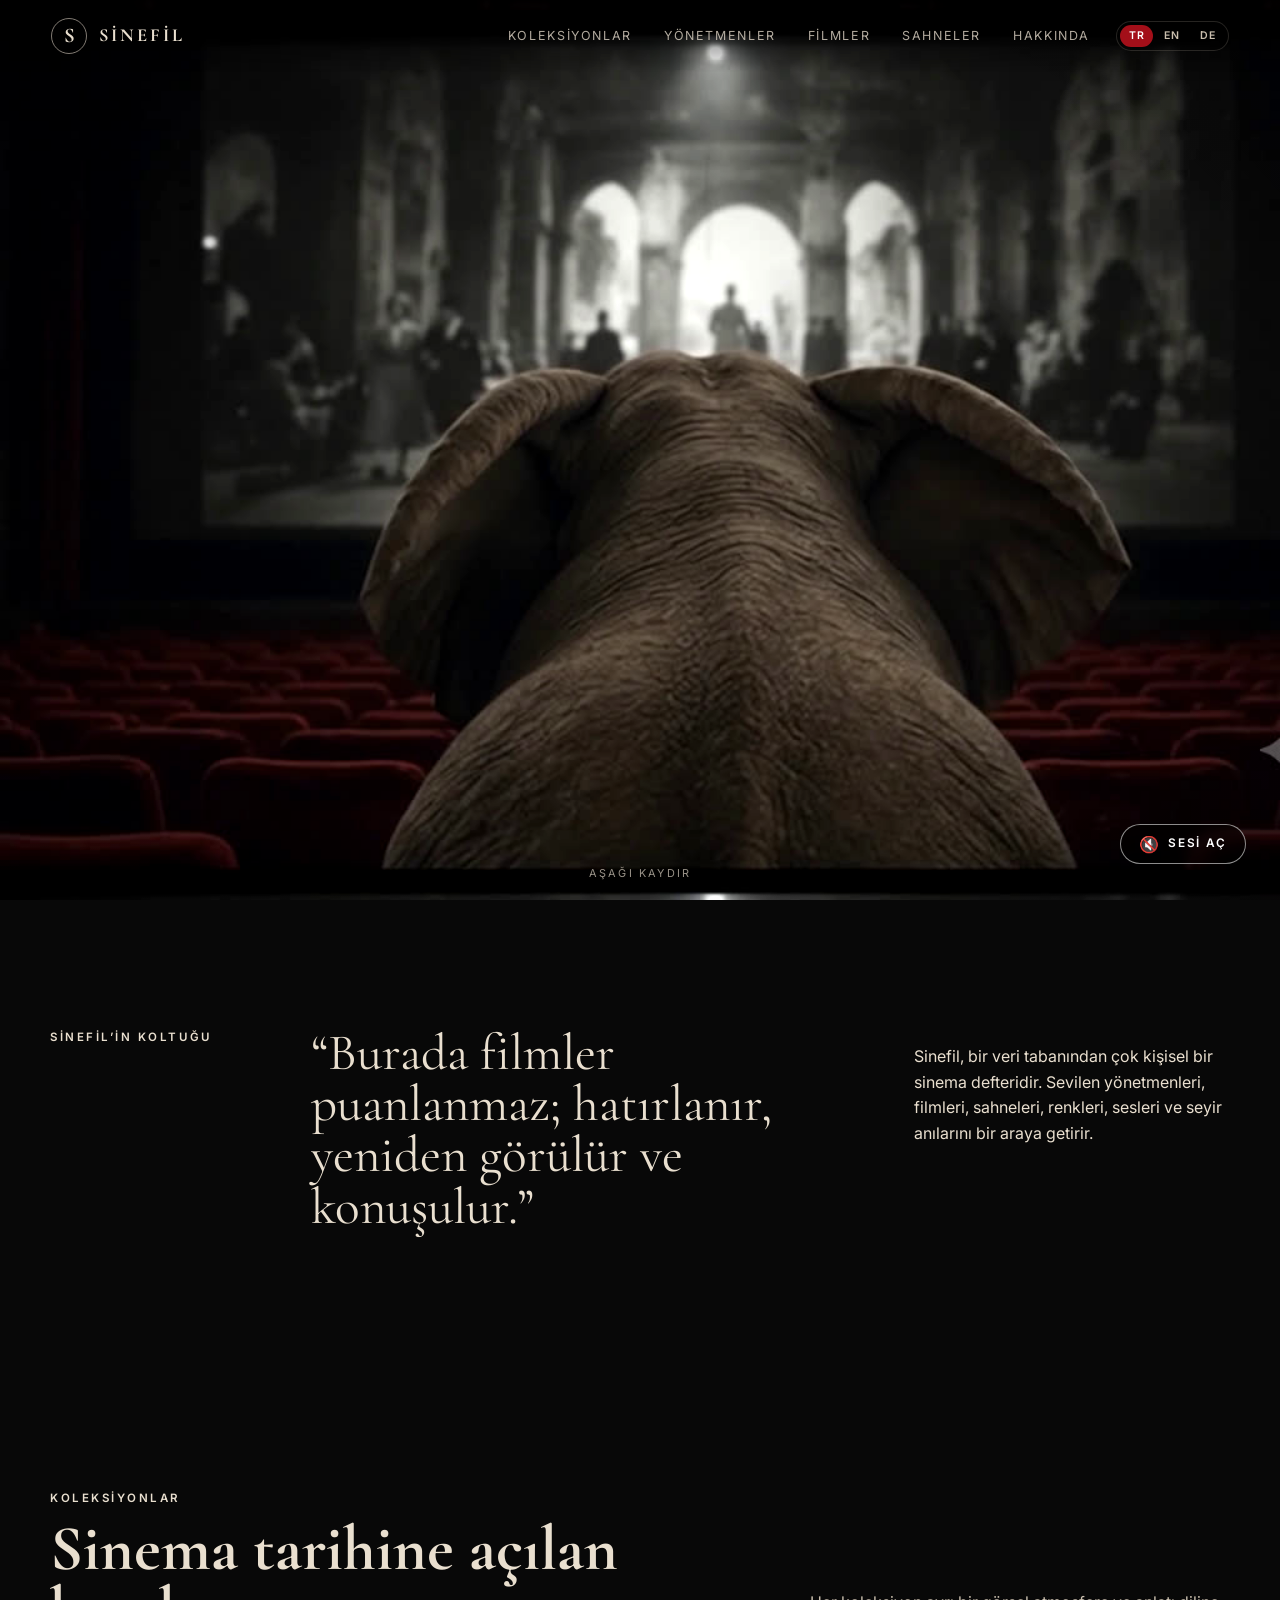
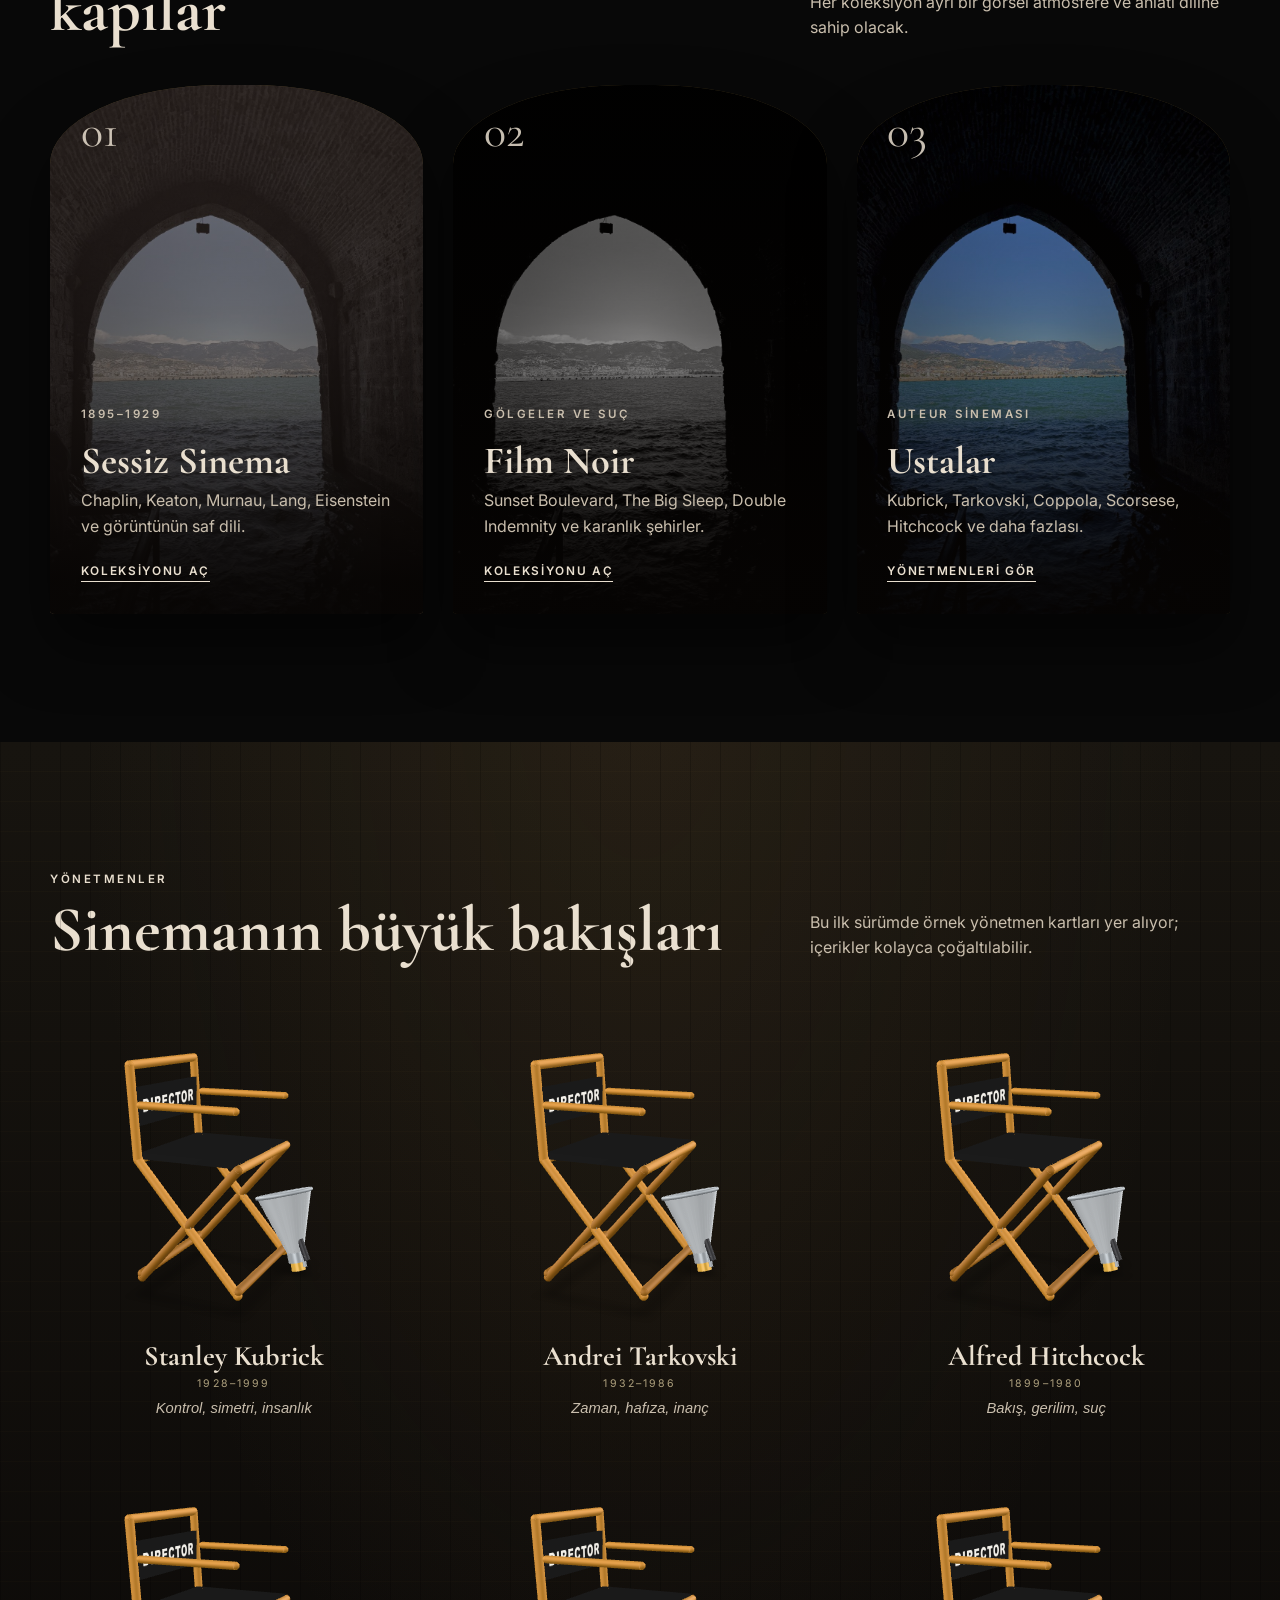
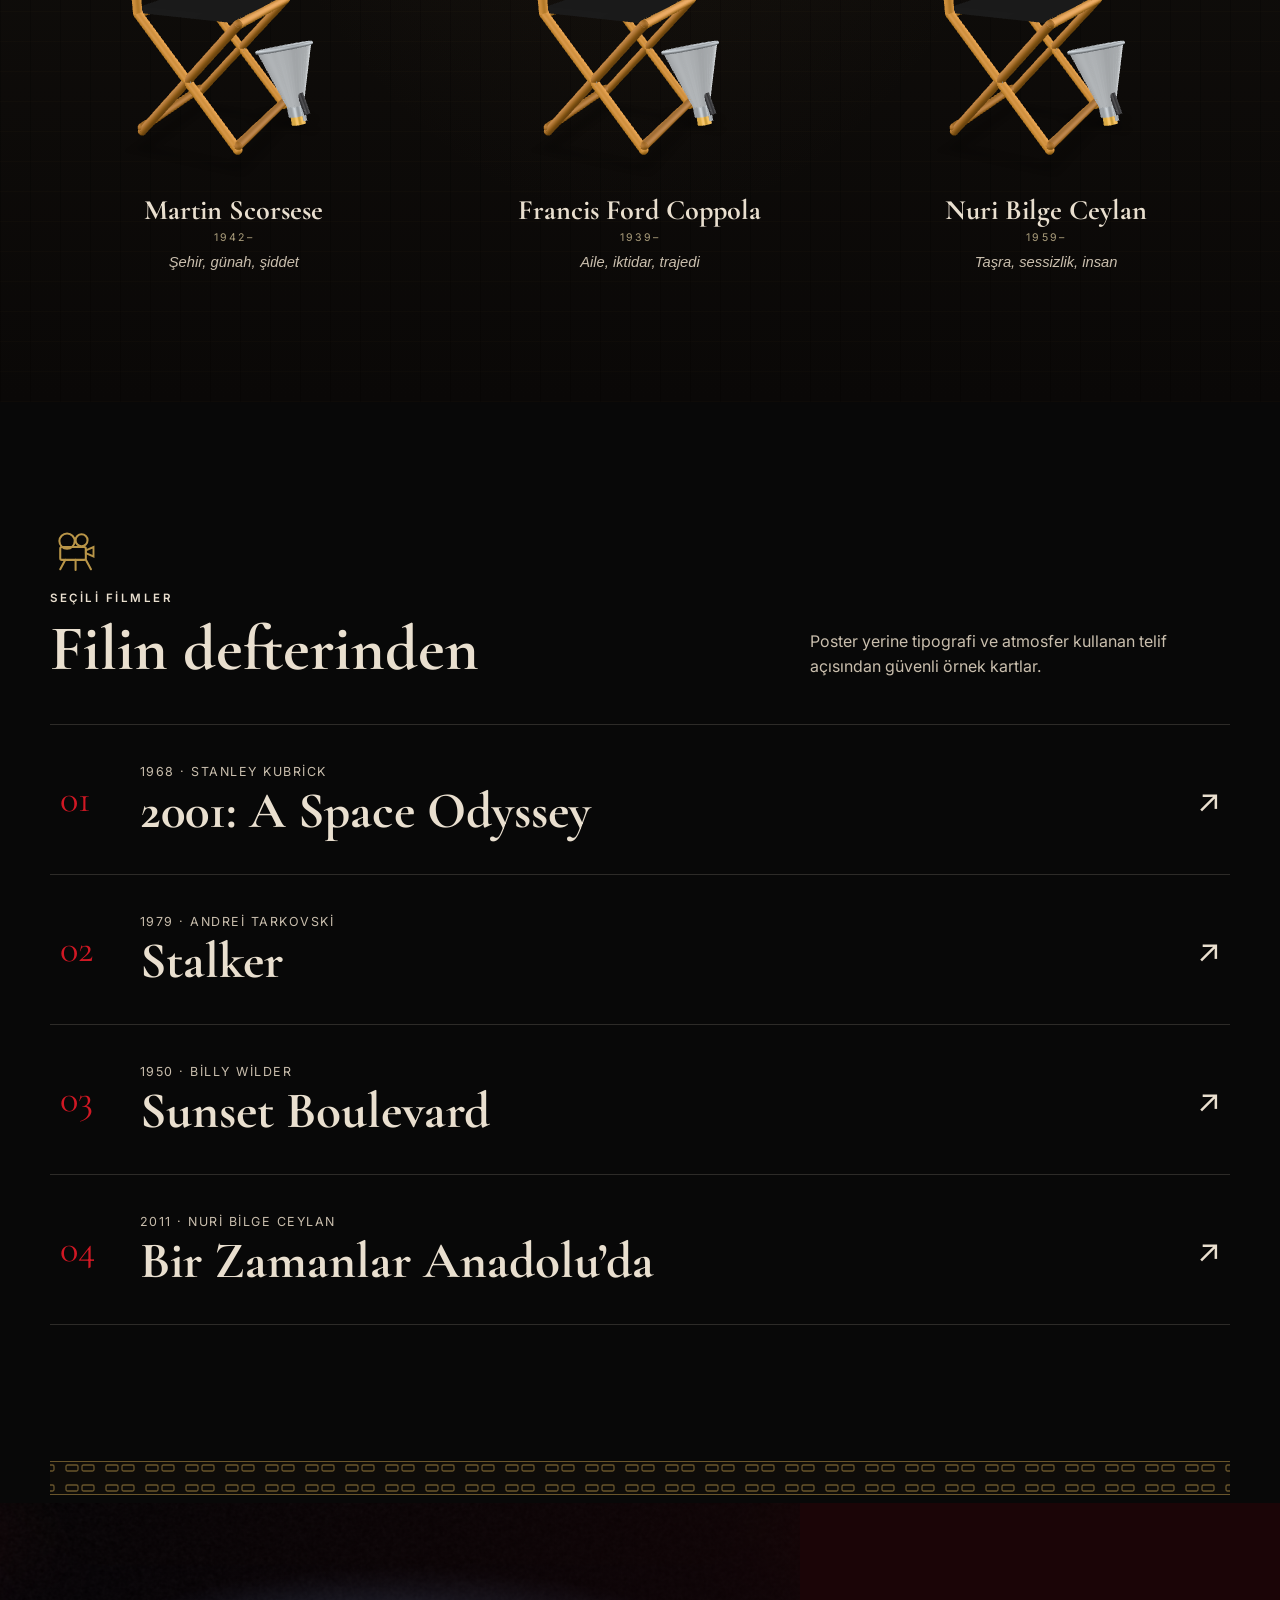
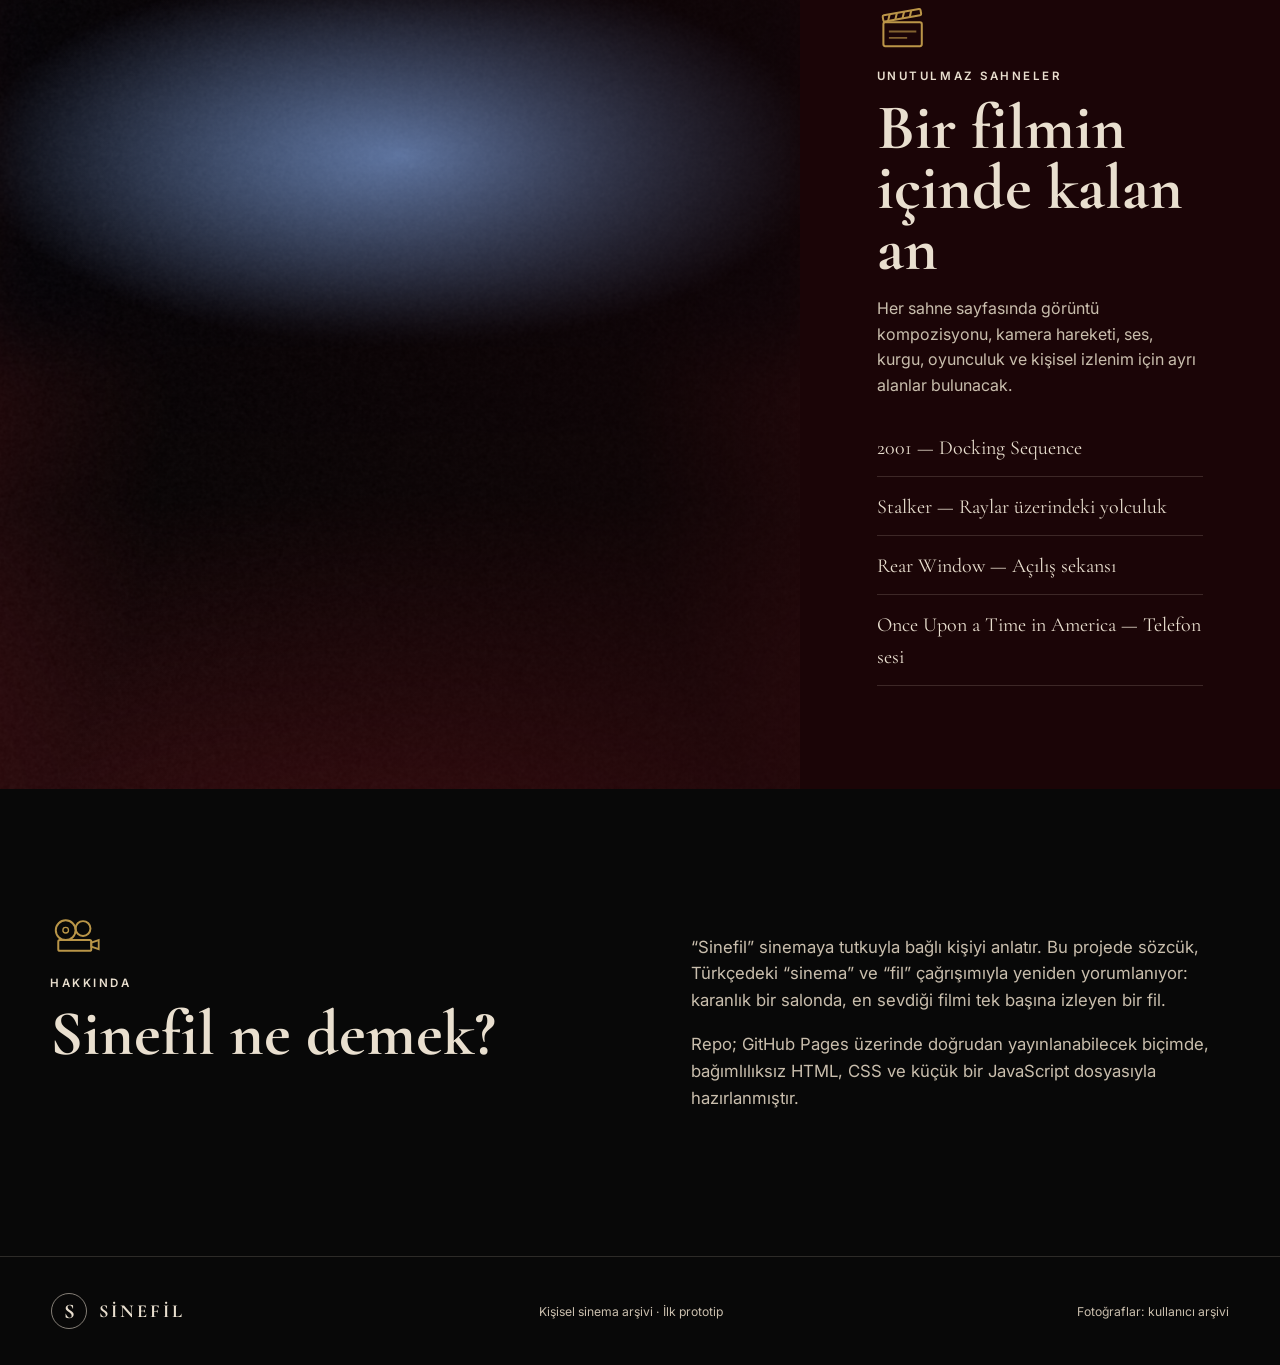
==== commit f294893a: "Add files via upload" ====
--- a/index.html
+++ b/index.html
@@ -128,174 +128,72 @@
         </div>
 
         <div class="director-grid">
-          <a class="chair" href="directors/stanley-kubrick.html">
-          <div class="chair-svg">
-            <svg class="chair-art" viewBox="0 0 220 300" aria-hidden="true">
-          <line x1="52" y1="34" x2="168" y2="34" stroke="#c9a24e" stroke-width="4" stroke-linecap="round"/>
-          <circle cx="52" cy="34" r="6" fill="#c9a24e"/><circle cx="168" cy="34" r="6" fill="#c9a24e"/>
-          <line x1="55" y1="34" x2="59" y2="252" stroke="#c9a24e" stroke-width="4"/>
-          <line x1="165" y1="34" x2="161" y2="252" stroke="#c9a24e" stroke-width="4"/>
-          <rect x="46" y="44" width="128" height="52" rx="5" fill="#241c0e" stroke="#c9a24e" stroke-width="3"/>
-          <path class="chair-arm" d="M92,162 C82,170 77,178 76,190"/>
-          <path class="chair-arm" d="M128,162 C138,170 143,178 144,190"/>
-          <g class="chair-figure">
-            <circle cx="110" cy="126" r="17"/>
-            <path d="M86,160 Q110,148 134,160 L128,192 Q110,200 92,192 Z"/>
-          </g>
-          <line x1="46" y1="160" x2="74" y2="160" stroke="#c9a24e" stroke-width="4" stroke-linecap="round"/>
-          <line x1="146" y1="160" x2="174" y2="160" stroke="#c9a24e" stroke-width="4" stroke-linecap="round"/>
-          <path d="M44,188 Q110,206 176,188 L170,208 Q110,221 50,208 Z" fill="#241c0e" stroke="#c9a24e" stroke-width="3"/>
-          <line x1="66" y1="204" x2="152" y2="276" stroke="#c9a24e" stroke-width="4" stroke-linecap="round"/>
-          <line x1="154" y1="204" x2="68" y2="276" stroke="#c9a24e" stroke-width="4" stroke-linecap="round"/>
-          <line x1="66" y1="276" x2="154" y2="276" stroke="#c9a24e" stroke-width="4" stroke-linecap="round"/>
-        </svg>
-            <span class="chair-name">Stanley Kubrick</span>
-          </div>
-          <div class="chair-plate">
-            <span class="director-year">1928–1999</span>
-            <em data-lang="tr">Kontrol, simetri, insanlık</em><em data-lang="en" hidden>Control, symmetry, humanity</em><em data-lang="de" hidden>Kontrolle, Symmetrie, Menschlichkeit</em>
-          </div>
-        </a>
-          <a class="chair" href="directors/andrei-tarkovsky.html">
-          <div class="chair-svg">
-            <svg class="chair-art" viewBox="0 0 220 300" aria-hidden="true">
-          <line x1="52" y1="34" x2="168" y2="34" stroke="#c9a24e" stroke-width="4" stroke-linecap="round"/>
-          <circle cx="52" cy="34" r="6" fill="#c9a24e"/><circle cx="168" cy="34" r="6" fill="#c9a24e"/>
-          <line x1="55" y1="34" x2="59" y2="252" stroke="#c9a24e" stroke-width="4"/>
-          <line x1="165" y1="34" x2="161" y2="252" stroke="#c9a24e" stroke-width="4"/>
-          <rect x="46" y="44" width="128" height="52" rx="5" fill="#241c0e" stroke="#c9a24e" stroke-width="3"/>
-          <path class="chair-arm" d="M92,162 C82,170 77,178 76,190"/>
-          <path class="chair-arm" d="M128,162 C138,170 143,178 144,190"/>
-          <g class="chair-figure">
-            <circle cx="110" cy="126" r="17"/>
-            <path d="M86,160 Q110,148 134,160 L128,192 Q110,200 92,192 Z"/>
-          </g>
-          <line x1="46" y1="160" x2="74" y2="160" stroke="#c9a24e" stroke-width="4" stroke-linecap="round"/>
-          <line x1="146" y1="160" x2="174" y2="160" stroke="#c9a24e" stroke-width="4" stroke-linecap="round"/>
-          <path d="M44,188 Q110,206 176,188 L170,208 Q110,221 50,208 Z" fill="#241c0e" stroke="#c9a24e" stroke-width="3"/>
-          <line x1="66" y1="204" x2="152" y2="276" stroke="#c9a24e" stroke-width="4" stroke-linecap="round"/>
-          <line x1="154" y1="204" x2="68" y2="276" stroke="#c9a24e" stroke-width="4" stroke-linecap="round"/>
-          <line x1="66" y1="276" x2="154" y2="276" stroke="#c9a24e" stroke-width="4" stroke-linecap="round"/>
-        </svg>
-            <span class="chair-name">Andrei Tarkovski</span>
-          </div>
-          <div class="chair-plate">
-            <span class="director-year">1932–1986</span>
-            <em data-lang="tr">Zaman, hafıza, inanç</em><em data-lang="en" hidden>Time, memory, faith</em><em data-lang="de" hidden>Zeit, Erinnerung, Glaube</em>
-          </div>
-        </a>
-          <a class="chair" href="directors/alfred-hitchcock.html">
-          <div class="chair-svg">
-            <svg class="chair-art" viewBox="0 0 220 300" aria-hidden="true">
-          <line x1="52" y1="34" x2="168" y2="34" stroke="#c9a24e" stroke-width="4" stroke-linecap="round"/>
-          <circle cx="52" cy="34" r="6" fill="#c9a24e"/><circle cx="168" cy="34" r="6" fill="#c9a24e"/>
-          <line x1="55" y1="34" x2="59" y2="252" stroke="#c9a24e" stroke-width="4"/>
-          <line x1="165" y1="34" x2="161" y2="252" stroke="#c9a24e" stroke-width="4"/>
-          <rect x="46" y="44" width="128" height="52" rx="5" fill="#241c0e" stroke="#c9a24e" stroke-width="3"/>
-          <path class="chair-arm" d="M92,162 C82,170 77,178 76,190"/>
-          <path class="chair-arm" d="M128,162 C138,170 143,178 144,190"/>
-          <g class="chair-figure">
-            <circle cx="110" cy="126" r="17"/>
-            <path d="M86,160 Q110,148 134,160 L128,192 Q110,200 92,192 Z"/>
-          </g>
-          <line x1="46" y1="160" x2="74" y2="160" stroke="#c9a24e" stroke-width="4" stroke-linecap="round"/>
-          <line x1="146" y1="160" x2="174" y2="160" stroke="#c9a24e" stroke-width="4" stroke-linecap="round"/>
-          <path d="M44,188 Q110,206 176,188 L170,208 Q110,221 50,208 Z" fill="#241c0e" stroke="#c9a24e" stroke-width="3"/>
-          <line x1="66" y1="204" x2="152" y2="276" stroke="#c9a24e" stroke-width="4" stroke-linecap="round"/>
-          <line x1="154" y1="204" x2="68" y2="276" stroke="#c9a24e" stroke-width="4" stroke-linecap="round"/>
-          <line x1="66" y1="276" x2="154" y2="276" stroke="#c9a24e" stroke-width="4" stroke-linecap="round"/>
-        </svg>
-            <span class="chair-name">Alfred Hitchcock</span>
-          </div>
-          <div class="chair-plate">
-            <span class="director-year">1899–1980</span>
-            <em data-lang="tr">Bakış, gerilim, suç</em><em data-lang="en" hidden>Gaze, suspense, crime</em><em data-lang="de" hidden>Blick, Spannung, Verbrechen</em>
-          </div>
-        </a>
-          <a class="chair" href="directors/martin-scorsese.html">
-          <div class="chair-svg">
-            <svg class="chair-art" viewBox="0 0 220 300" aria-hidden="true">
-          <line x1="52" y1="34" x2="168" y2="34" stroke="#c9a24e" stroke-width="4" stroke-linecap="round"/>
-          <circle cx="52" cy="34" r="6" fill="#c9a24e"/><circle cx="168" cy="34" r="6" fill="#c9a24e"/>
-          <line x1="55" y1="34" x2="59" y2="252" stroke="#c9a24e" stroke-width="4"/>
-          <line x1="165" y1="34" x2="161" y2="252" stroke="#c9a24e" stroke-width="4"/>
-          <rect x="46" y="44" width="128" height="52" rx="5" fill="#241c0e" stroke="#c9a24e" stroke-width="3"/>
-          <path class="chair-arm" d="M92,162 C82,170 77,178 76,190"/>
-          <path class="chair-arm" d="M128,162 C138,170 143,178 144,190"/>
-          <g class="chair-figure">
-            <circle cx="110" cy="126" r="17"/>
-            <path d="M86,160 Q110,148 134,160 L128,192 Q110,200 92,192 Z"/>
-          </g>
-          <line x1="46" y1="160" x2="74" y2="160" stroke="#c9a24e" stroke-width="4" stroke-linecap="round"/>
-          <line x1="146" y1="160" x2="174" y2="160" stroke="#c9a24e" stroke-width="4" stroke-linecap="round"/>
-          <path d="M44,188 Q110,206 176,188 L170,208 Q110,221 50,208 Z" fill="#241c0e" stroke="#c9a24e" stroke-width="3"/>
-          <line x1="66" y1="204" x2="152" y2="276" stroke="#c9a24e" stroke-width="4" stroke-linecap="round"/>
-          <line x1="154" y1="204" x2="68" y2="276" stroke="#c9a24e" stroke-width="4" stroke-linecap="round"/>
-          <line x1="66" y1="276" x2="154" y2="276" stroke="#c9a24e" stroke-width="4" stroke-linecap="round"/>
-        </svg>
-            <span class="chair-name">Martin Scorsese</span>
-          </div>
-          <div class="chair-plate">
-            <span class="director-year">1942–</span>
-            <em data-lang="tr">Şehir, günah, şiddet</em><em data-lang="en" hidden>City, sin, violence</em><em data-lang="de" hidden>Stadt, Sünde, Gewalt</em>
-          </div>
-        </a>
-          <a class="chair" href="directors/francis-ford-coppola.html">
-          <div class="chair-svg">
-            <svg class="chair-art" viewBox="0 0 220 300" aria-hidden="true">
-          <line x1="52" y1="34" x2="168" y2="34" stroke="#c9a24e" stroke-width="4" stroke-linecap="round"/>
-          <circle cx="52" cy="34" r="6" fill="#c9a24e"/><circle cx="168" cy="34" r="6" fill="#c9a24e"/>
-          <line x1="55" y1="34" x2="59" y2="252" stroke="#c9a24e" stroke-width="4"/>
-          <line x1="165" y1="34" x2="161" y2="252" stroke="#c9a24e" stroke-width="4"/>
-          <rect x="46" y="44" width="128" height="52" rx="5" fill="#241c0e" stroke="#c9a24e" stroke-width="3"/>
-          <path class="chair-arm" d="M92,162 C82,170 77,178 76,190"/>
-          <path class="chair-arm" d="M128,162 C138,170 143,178 144,190"/>
-          <g class="chair-figure">
-            <circle cx="110" cy="126" r="17"/>
-            <path d="M86,160 Q110,148 134,160 L128,192 Q110,200 92,192 Z"/>
-          </g>
-          <line x1="46" y1="160" x2="74" y2="160" stroke="#c9a24e" stroke-width="4" stroke-linecap="round"/>
-          <line x1="146" y1="160" x2="174" y2="160" stroke="#c9a24e" stroke-width="4" stroke-linecap="round"/>
-          <path d="M44,188 Q110,206 176,188 L170,208 Q110,221 50,208 Z" fill="#241c0e" stroke="#c9a24e" stroke-width="3"/>
-          <line x1="66" y1="204" x2="152" y2="276" stroke="#c9a24e" stroke-width="4" stroke-linecap="round"/>
-          <line x1="154" y1="204" x2="68" y2="276" stroke="#c9a24e" stroke-width="4" stroke-linecap="round"/>
-          <line x1="66" y1="276" x2="154" y2="276" stroke="#c9a24e" stroke-width="4" stroke-linecap="round"/>
-        </svg>
-            <span class="chair-name">Francis Ford Coppola</span>
-          </div>
-          <div class="chair-plate">
-            <span class="director-year">1939–</span>
-            <em data-lang="tr">Aile, iktidar, trajedi</em><em data-lang="en" hidden>Family, power, tragedy</em><em data-lang="de" hidden>Familie, Macht, Tragödie</em>
-          </div>
-        </a>
-          <a class="chair" href="directors/nuri-bilge-ceylan.html">
-          <div class="chair-svg">
-            <svg class="chair-art" viewBox="0 0 220 300" aria-hidden="true">
-          <line x1="52" y1="34" x2="168" y2="34" stroke="#c9a24e" stroke-width="4" stroke-linecap="round"/>
-          <circle cx="52" cy="34" r="6" fill="#c9a24e"/><circle cx="168" cy="34" r="6" fill="#c9a24e"/>
-          <line x1="55" y1="34" x2="59" y2="252" stroke="#c9a24e" stroke-width="4"/>
-          <line x1="165" y1="34" x2="161" y2="252" stroke="#c9a24e" stroke-width="4"/>
-          <rect x="46" y="44" width="128" height="52" rx="5" fill="#241c0e" stroke="#c9a24e" stroke-width="3"/>
-          <path class="chair-arm" d="M92,162 C82,170 77,178 76,190"/>
-          <path class="chair-arm" d="M128,162 C138,170 143,178 144,190"/>
-          <g class="chair-figure">
-            <circle cx="110" cy="126" r="17"/>
-            <path d="M86,160 Q110,148 134,160 L128,192 Q110,200 92,192 Z"/>
-          </g>
-          <line x1="46" y1="160" x2="74" y2="160" stroke="#c9a24e" stroke-width="4" stroke-linecap="round"/>
-          <line x1="146" y1="160" x2="174" y2="160" stroke="#c9a24e" stroke-width="4" stroke-linecap="round"/>
-          <path d="M44,188 Q110,206 176,188 L170,208 Q110,221 50,208 Z" fill="#241c0e" stroke="#c9a24e" stroke-width="3"/>
-          <line x1="66" y1="204" x2="152" y2="276" stroke="#c9a24e" stroke-width="4" stroke-linecap="round"/>
-          <line x1="154" y1="204" x2="68" y2="276" stroke="#c9a24e" stroke-width="4" stroke-linecap="round"/>
-          <line x1="66" y1="276" x2="154" y2="276" stroke="#c9a24e" stroke-width="4" stroke-linecap="round"/>
-        </svg>
-            <span class="chair-name">Nuri Bilge Ceylan</span>
-          </div>
-          <div class="chair-plate">
-            <span class="director-year">1959–</span>
-            <em data-lang="tr">Taşra, sessizlik, insan</em><em data-lang="en" hidden>Province, silence, humanity</em><em data-lang="de" hidden>Provinz, Stille, Mensch</em>
-          </div>
-        </a>
+          <div class="chair3d">
+            <model-viewer class="chair-mv" src="assets/models/directorschair.glb" alt="Rejisör sandalyesi"
+                camera-controls auto-rotate rotation-per-second="16deg" interaction-prompt="none"
+                exposure="1.05" shadow-intensity="0.75" camera-orbit="25deg 76deg auto"
+                disable-zoom disable-pan loading="lazy"></model-viewer>
+            <a class="chair-plate" href="directors/stanley-kubrick.html">
+              <span class="chair-name">Stanley Kubrick</span>
+              <span class="director-year">1928–1999</span>
+              <em data-lang="tr">Kontrol, simetri, insanlık</em><em data-lang="en" hidden>Control, symmetry, humanity</em><em data-lang="de" hidden>Kontrolle, Symmetrie, Menschlichkeit</em>
+            </a>
+          </div>
+          <div class="chair3d">
+            <model-viewer class="chair-mv" src="assets/models/directorschair.glb" alt="Rejisör sandalyesi"
+                camera-controls auto-rotate rotation-per-second="16deg" interaction-prompt="none"
+                exposure="1.05" shadow-intensity="0.75" camera-orbit="25deg 76deg auto"
+                disable-zoom disable-pan loading="lazy"></model-viewer>
+            <a class="chair-plate" href="directors/andrei-tarkovsky.html">
+              <span class="chair-name">Andrei Tarkovski</span>
+              <span class="director-year">1932–1986</span>
+              <em data-lang="tr">Zaman, hafıza, inanç</em><em data-lang="en" hidden>Time, memory, faith</em><em data-lang="de" hidden>Zeit, Erinnerung, Glaube</em>
+            </a>
+          </div>
+          <div class="chair3d">
+            <model-viewer class="chair-mv" src="assets/models/directorschair.glb" alt="Rejisör sandalyesi"
+                camera-controls auto-rotate rotation-per-second="16deg" interaction-prompt="none"
+                exposure="1.05" shadow-intensity="0.75" camera-orbit="25deg 76deg auto"
+                disable-zoom disable-pan loading="lazy"></model-viewer>
+            <a class="chair-plate" href="directors/alfred-hitchcock.html">
+              <span class="chair-name">Alfred Hitchcock</span>
+              <span class="director-year">1899–1980</span>
+              <em data-lang="tr">Bakış, gerilim, suç</em><em data-lang="en" hidden>Gaze, suspense, crime</em><em data-lang="de" hidden>Blick, Spannung, Verbrechen</em>
+            </a>
+          </div>
+          <div class="chair3d">
+            <model-viewer class="chair-mv" src="assets/models/directorschair.glb" alt="Rejisör sandalyesi"
+                camera-controls auto-rotate rotation-per-second="16deg" interaction-prompt="none"
+                exposure="1.05" shadow-intensity="0.75" camera-orbit="25deg 76deg auto"
+                disable-zoom disable-pan loading="lazy"></model-viewer>
+            <a class="chair-plate" href="directors/martin-scorsese.html">
+              <span class="chair-name">Martin Scorsese</span>
+              <span class="director-year">1942–</span>
+              <em data-lang="tr">Şehir, günah, şiddet</em><em data-lang="en" hidden>City, sin, violence</em><em data-lang="de" hidden>Stadt, Sünde, Gewalt</em>
+            </a>
+          </div>
+          <div class="chair3d">
+            <model-viewer class="chair-mv" src="assets/models/directorschair.glb" alt="Rejisör sandalyesi"
+                camera-controls auto-rotate rotation-per-second="16deg" interaction-prompt="none"
+                exposure="1.05" shadow-intensity="0.75" camera-orbit="25deg 76deg auto"
+                disable-zoom disable-pan loading="lazy"></model-viewer>
+            <a class="chair-plate" href="directors/francis-ford-coppola.html">
+              <span class="chair-name">Francis Ford Coppola</span>
+              <span class="director-year">1939–</span>
+              <em data-lang="tr">Aile, iktidar, trajedi</em><em data-lang="en" hidden>Family, power, tragedy</em><em data-lang="de" hidden>Familie, Macht, Tragödie</em>
+            </a>
+          </div>
+          <div class="chair3d">
+            <model-viewer class="chair-mv" src="assets/models/directorschair.glb" alt="Rejisör sandalyesi"
+                camera-controls auto-rotate rotation-per-second="16deg" interaction-prompt="none"
+                exposure="1.05" shadow-intensity="0.75" camera-orbit="25deg 76deg auto"
+                disable-zoom disable-pan loading="lazy"></model-viewer>
+            <a class="chair-plate" href="directors/nuri-bilge-ceylan.html">
+              <span class="chair-name">Nuri Bilge Ceylan</span>
+              <span class="director-year">1959–</span>
+              <em data-lang="tr">Taşra, sessizlik, insan</em><em data-lang="en" hidden>Province, silence, humanity</em><em data-lang="de" hidden>Provinz, Stille, Mensch</em>
+            </a>
+          </div>
         </div>
       </div>
     </section>
@@ -419,5 +317,6 @@
 
   <script src="script.js"></script>
   <script src="lang.js"></script>
+  <script type="module" src="assets/vendor/model-viewer.min.js"></script>
 </body>
 </html>
--- a/style.css
+++ b/style.css
@@ -494,31 +494,27 @@
   perspective: 1800px;
 }
 
-.chair {
+.chair3d { text-align: center; }
+.chair-mv {
+  width: 100%;
+  height: clamp(250px, 26vw, 340px);
+  background-color: transparent;
+  --poster-color: transparent;
+  --progress-bar-color: #c9a24e;
+  cursor: grab;
+}
+.chair-mv:active { cursor: grabbing; }
+.chair-plate { display: block; margin-top: 4px; }
+.chair-name {
   display: block;
-  text-align: center;
+  font-family: "Cormorant Garamond", serif;
+  font-weight: 700;
+  font-size: clamp(1.35rem, 2.2vw, 1.95rem);
+  line-height: 1;
   color: var(--paper);
-  transition: transform .4s ease;
-}
-.chair:hover { transform: translateY(-6px); }
-.chair-svg { position: relative; }
-.chair-art { display: block; width: 100%; height: auto; overflow: visible; }
-.chair-figure { fill: #100c08; stroke: #6a5730; stroke-width: 1.2; transition: fill .35s ease; }
-.chair-arm { fill: none; stroke: #100c08; stroke-width: 10; stroke-linecap: round; }
-.chair:hover .chair-figure { fill: #2a1e10; }
-.chair-name {
-  position: absolute;
-  top: 23.3%;
-  left: 50%;
-  transform: translate(-50%, -50%);
-  width: 54%;
-  font-family: "Cormorant Garamond", serif;
-  font-weight: 700;
-  font-size: clamp(.9rem, 1.5vw, 1.2rem);
-  line-height: 1.02;
-  color: #efe5d2;
-}
-.chair-plate { margin-top: 6px; }
+  transition: color .25s ease;
+}
+.chair-plate:hover .chair-name { color: #e6c877; }
 .chair-plate .director-year {
   display: block;
   font-size: .66rem;
@@ -526,7 +522,7 @@
   text-transform: uppercase;
   color: #c9ba92;
   opacity: .85;
-  margin-bottom: 3px;
+  margin: 6px 0 2px;
 }
 .chair-plate em { font-style: italic; font-size: .92rem; color: var(--paper-soft); }
 
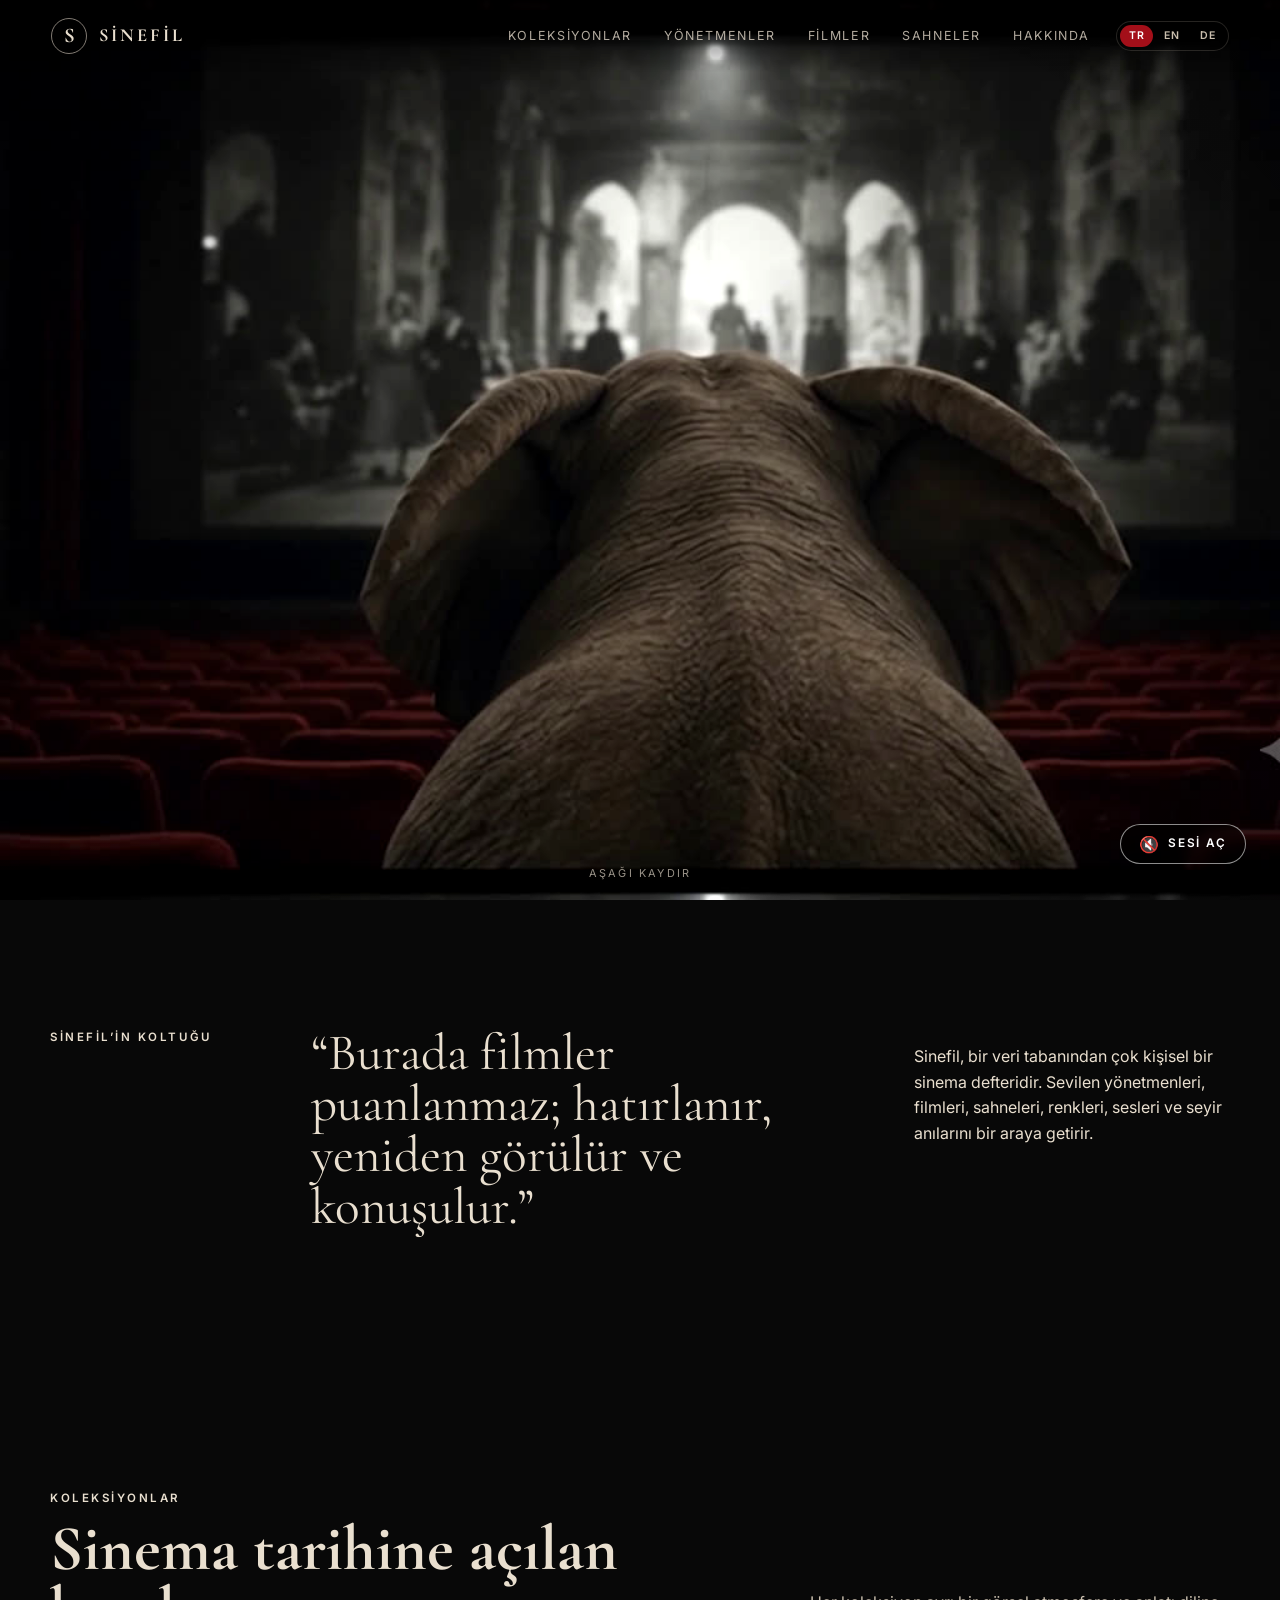
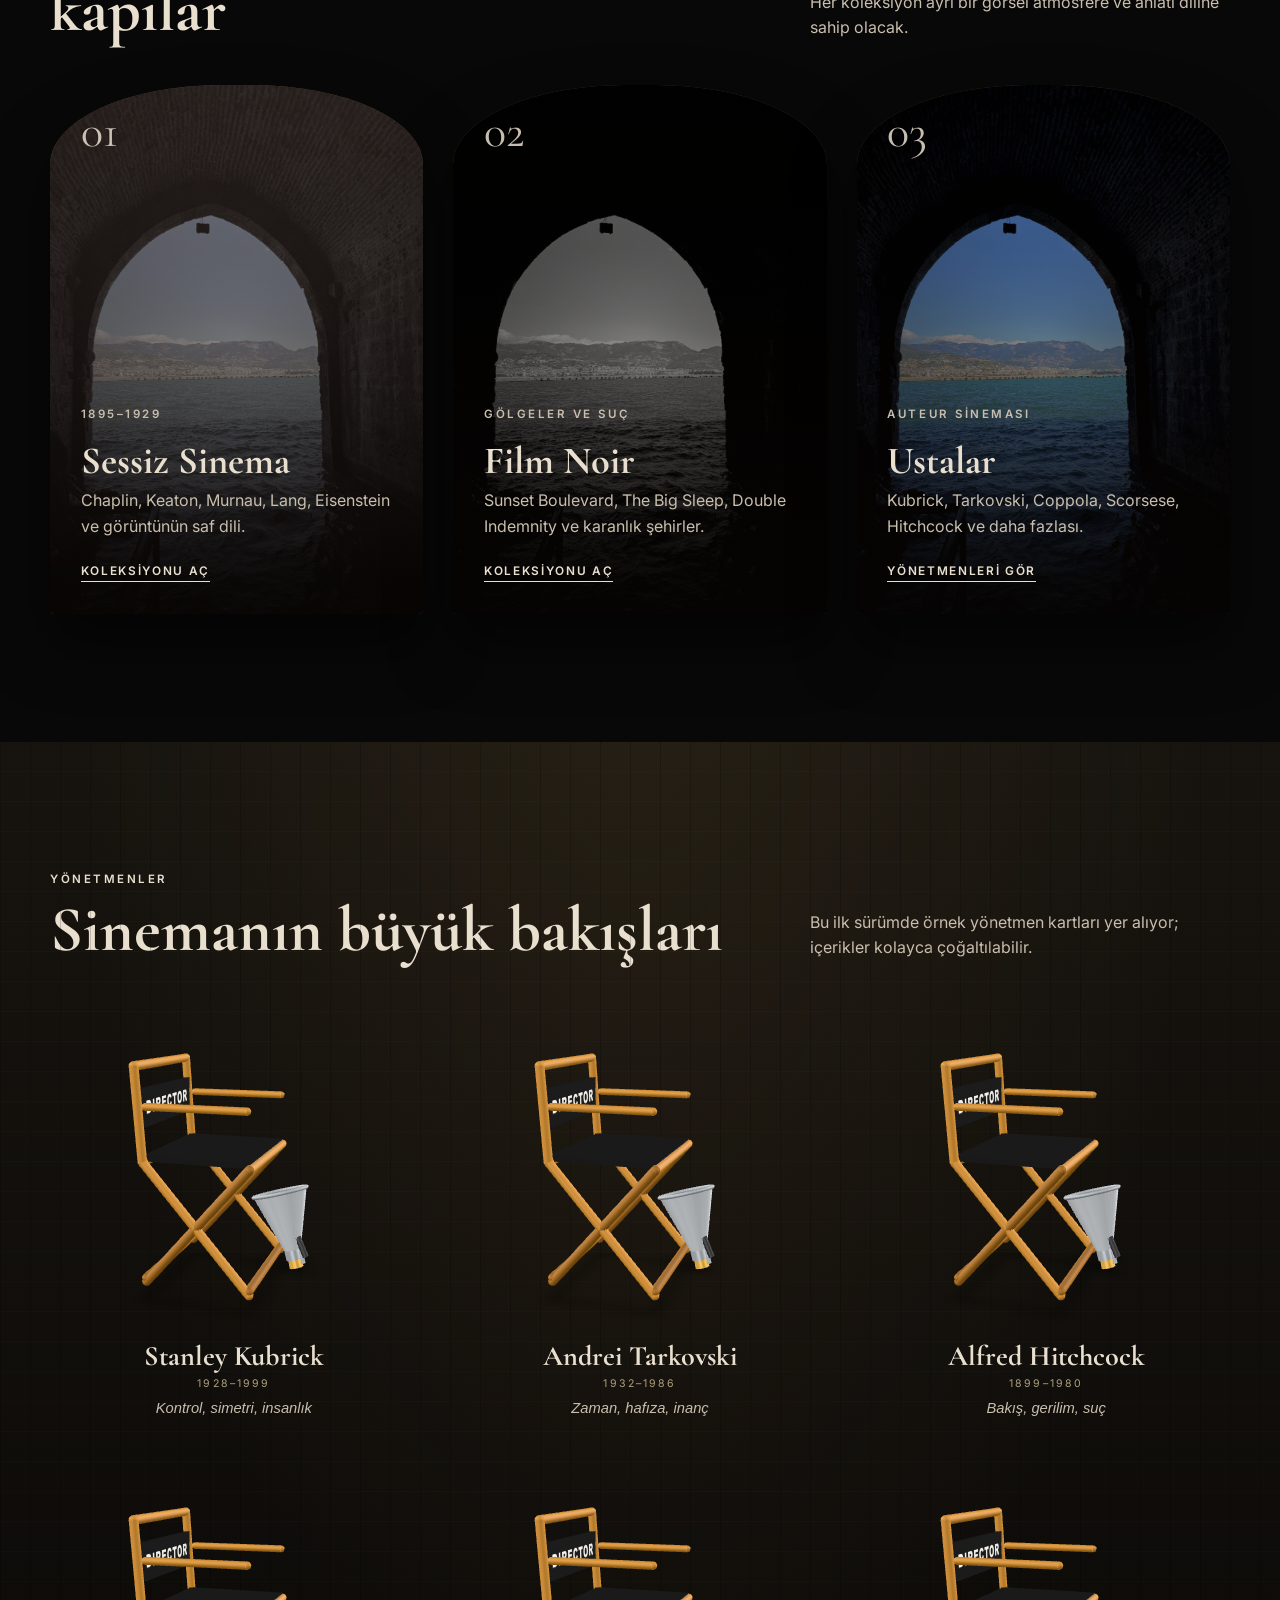
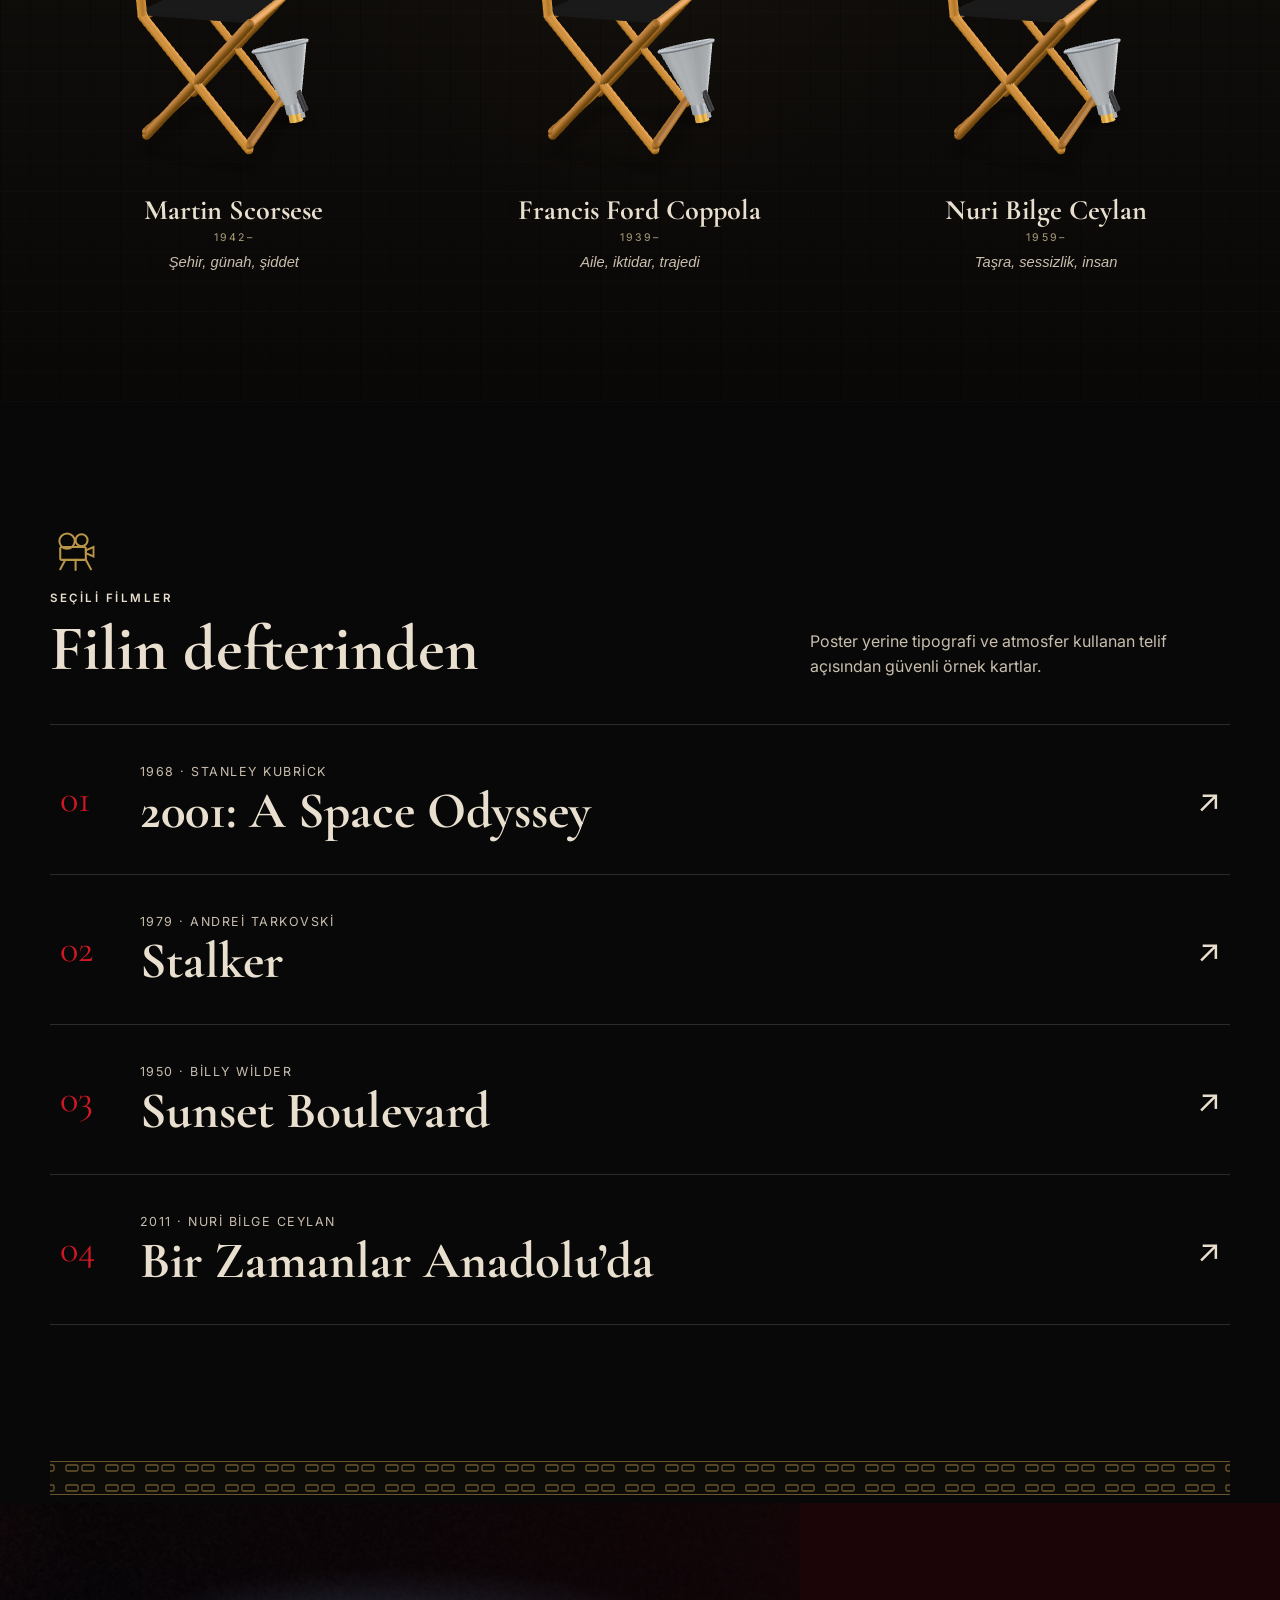
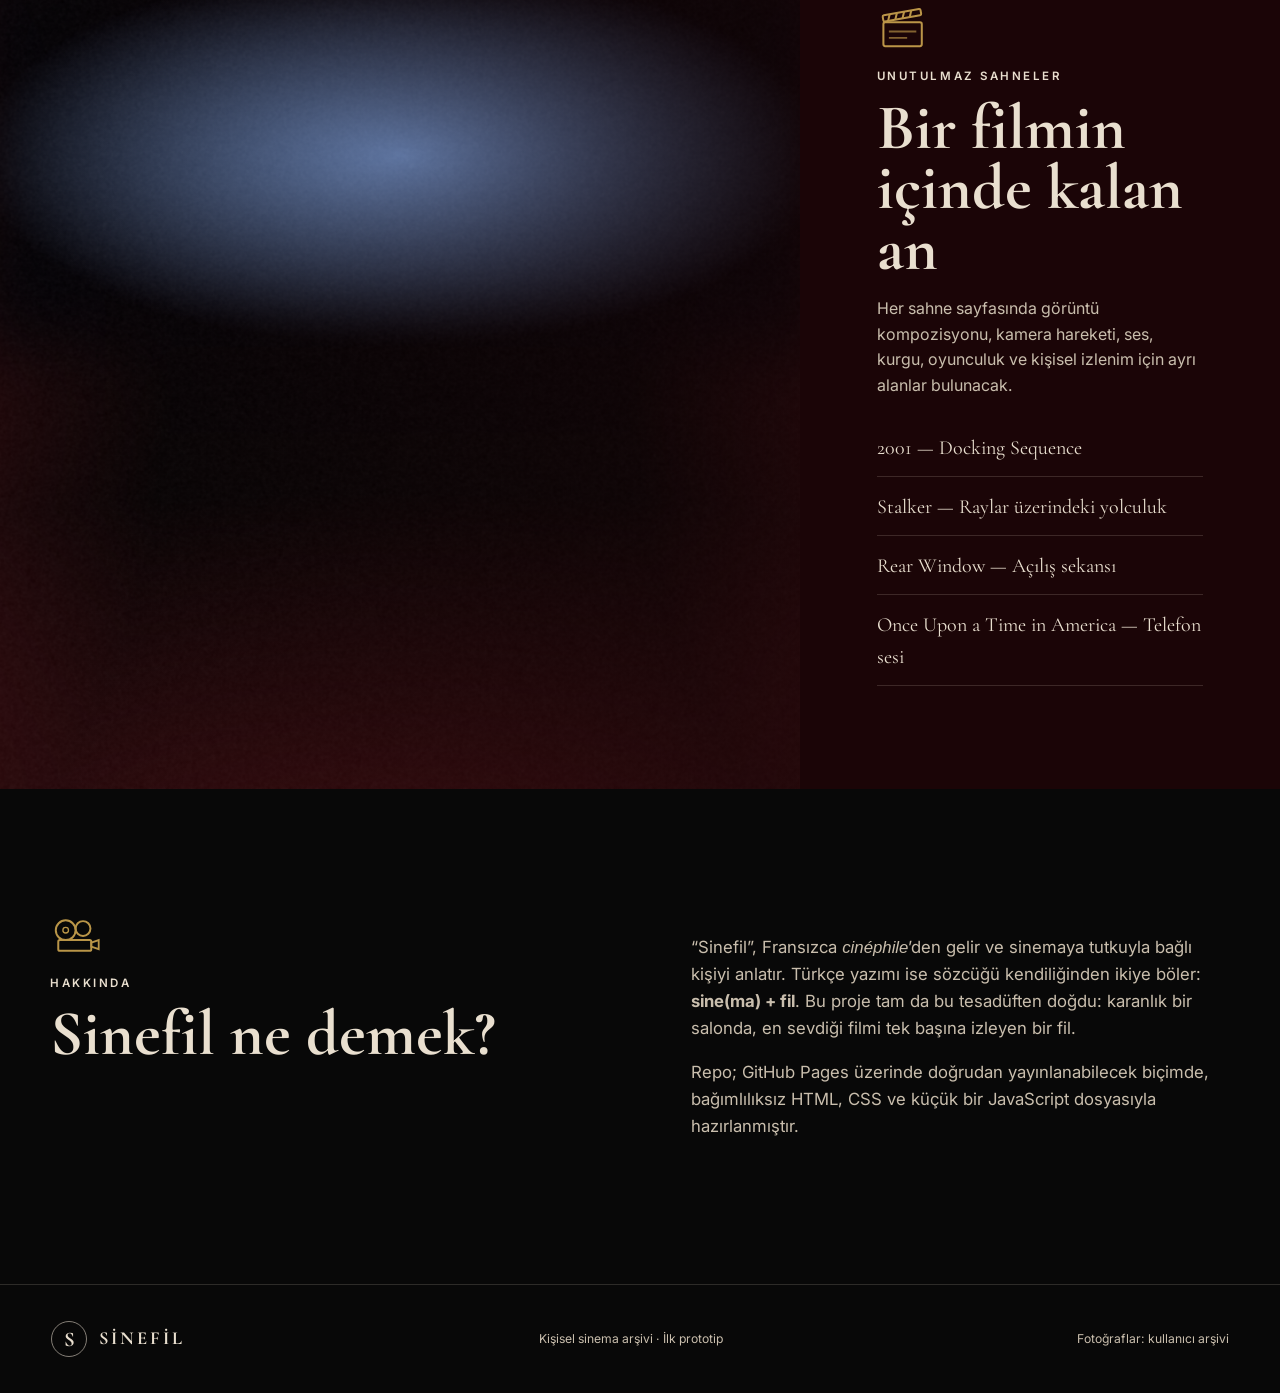
==== commit 6700fc5e: "Revise 'Sinefil' descriptions in multiple languages Updated the descriptions of 'Sinefil' in Turkish" ====
--- a/index.html
+++ b/index.html
@@ -279,18 +279,24 @@
       </div>
       <div class="about-copy">
         <p data-lang="tr">
-          “Sinefil” sinemaya tutkuyla bağlı kişiyi anlatır. Bu projede sözcük,
-          Türkçedeki “sinema” ve “fil” çağrışımıyla yeniden yorumlanıyor:
+          “Sinefil”, Fransızca <em>cinéphile</em>’den gelir ve sinemaya tutkuyla bağlı
+          kişiyi anlatır. Türkçe yazımı ise sözcüğü kendiliğinden ikiye böler:
+          <strong>sine(ma) + fil</strong>. Bu proje tam da bu tesadüften doğdu:
           karanlık bir salonda, en sevdiği filmi tek başına izleyen bir fil.
         </p><p data-lang="en" hidden>
-          “Sinefil” describes someone passionately devoted to cinema. In this project the
-          word is reinterpreted through its echo of the Turkish words “sinema” and “fil”
-          (elephant): an elephant watching its favourite film alone in a dark auditorium.
+          “Sinefil” is the Turkish spelling of <em>cinephile</em> — someone passionately
+          devoted to cinema. Written in Turkish, however, the word happens to split into
+          two parts: <strong>sine(ma)</strong> “cinema” and <strong>fil</strong>
+          “elephant”. This pun exists only in Turkish — in English, <em>cinephile</em> and
+          <em>elephant</em> never meet — and it gives the project its name and its mascot:
+          an elephant watching its favourite film alone in a dark auditorium.
         </p><p data-lang="de" hidden>
-          „Sinefil“ bezeichnet einen leidenschaftlich dem Kino verbundenen Menschen. In
-          diesem Projekt wird das Wort durch den Anklang an die türkischen Wörter „sinema“
-          und „fil“ (Elefant) neu gedeutet: ein Elefant, der in einem dunklen Saal allein
-          seinen Lieblingsfilm ansieht.
+          „Sinefil“ ist die türkische Schreibung von <em>cinephil</em> – ein Mensch, der
+          das Kino leidenschaftlich liebt. Auf Türkisch geschrieben zerfällt das Wort
+          jedoch in zwei Teile: <strong>sine(ma)</strong> „Kino“ und <strong>fil</strong>
+          „Elefant“. Aus dem Kinoliebhaber wird so – nur im Türkischen – ein Kino-Elefant:
+          ein Elefant, der allein in einem dunklen Saal seinen Lieblingsfilm ansieht.
+          Dieses Wortspiel gibt dem Projekt seinen Namen und sein Maskottchen.
         </p>
         <p data-lang="tr">
           Repo; GitHub Pages üzerinde doğrudan yayınlanabilecek biçimde,
